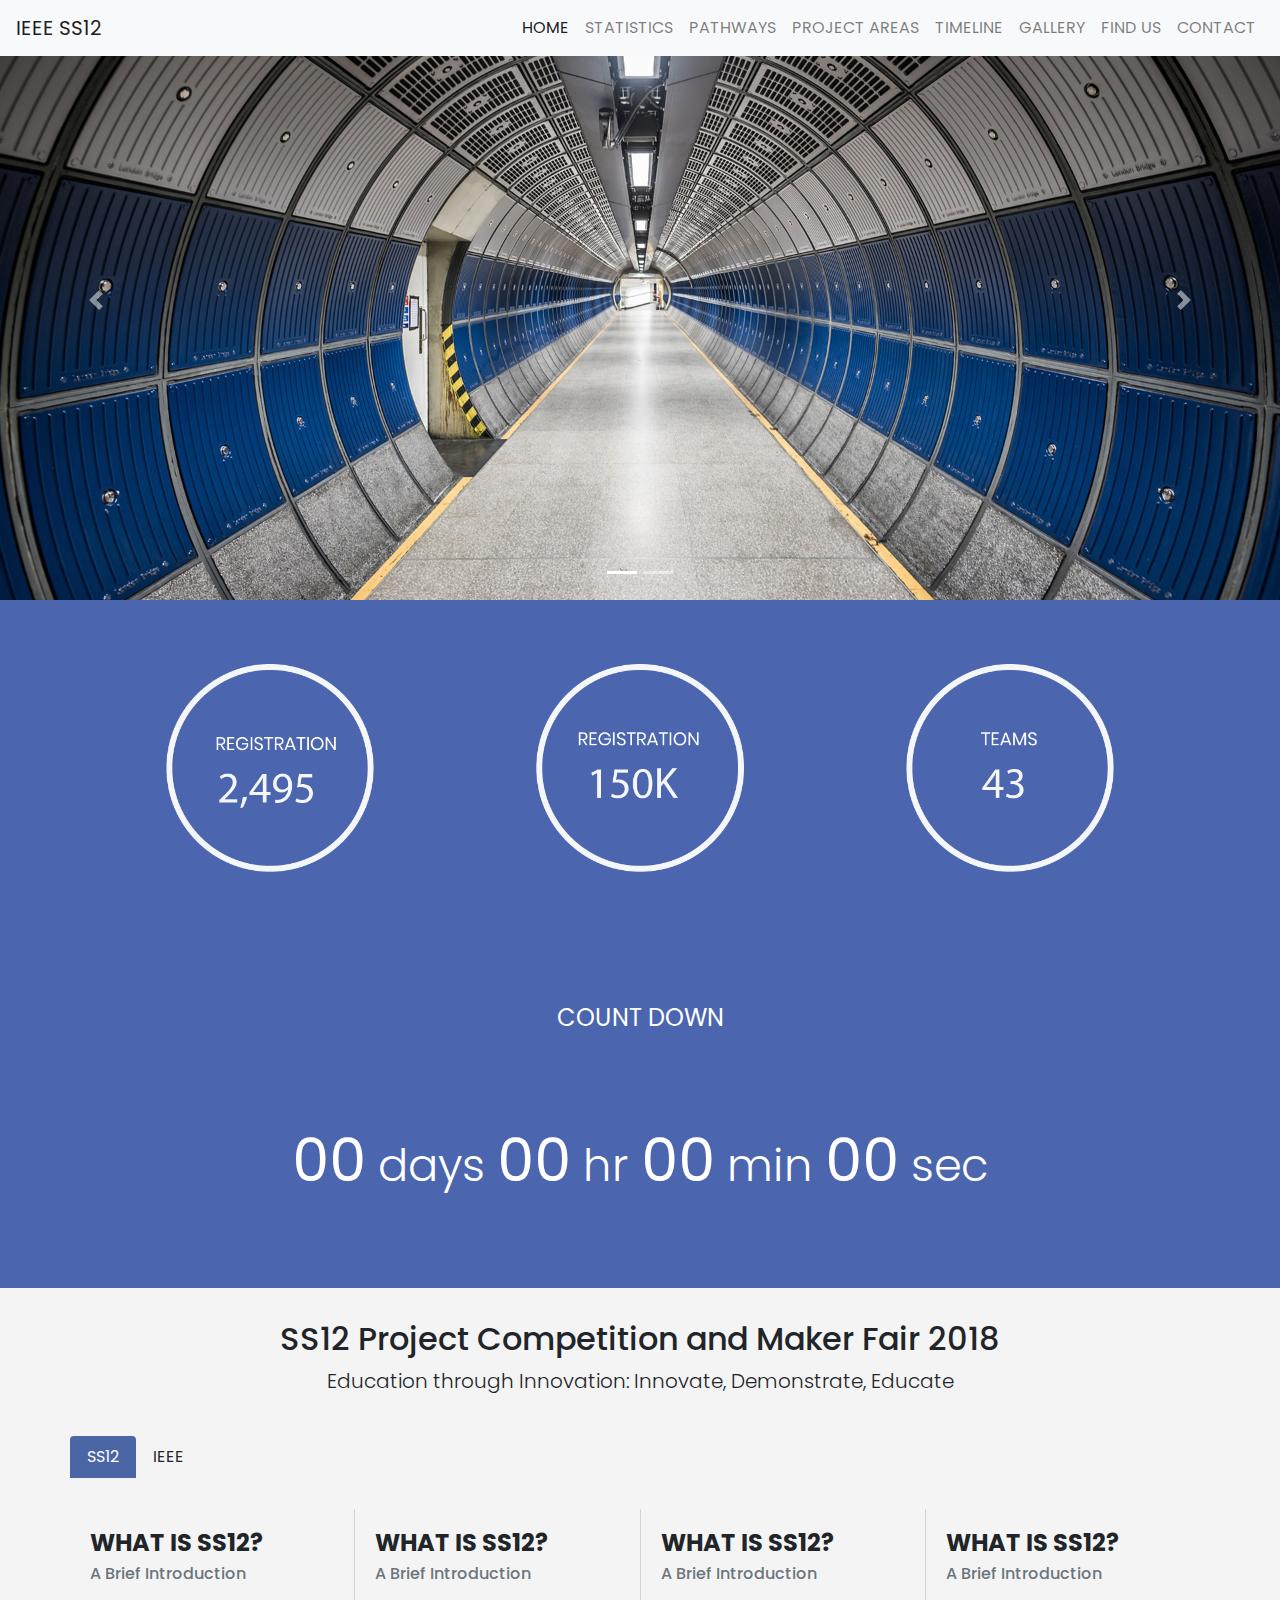
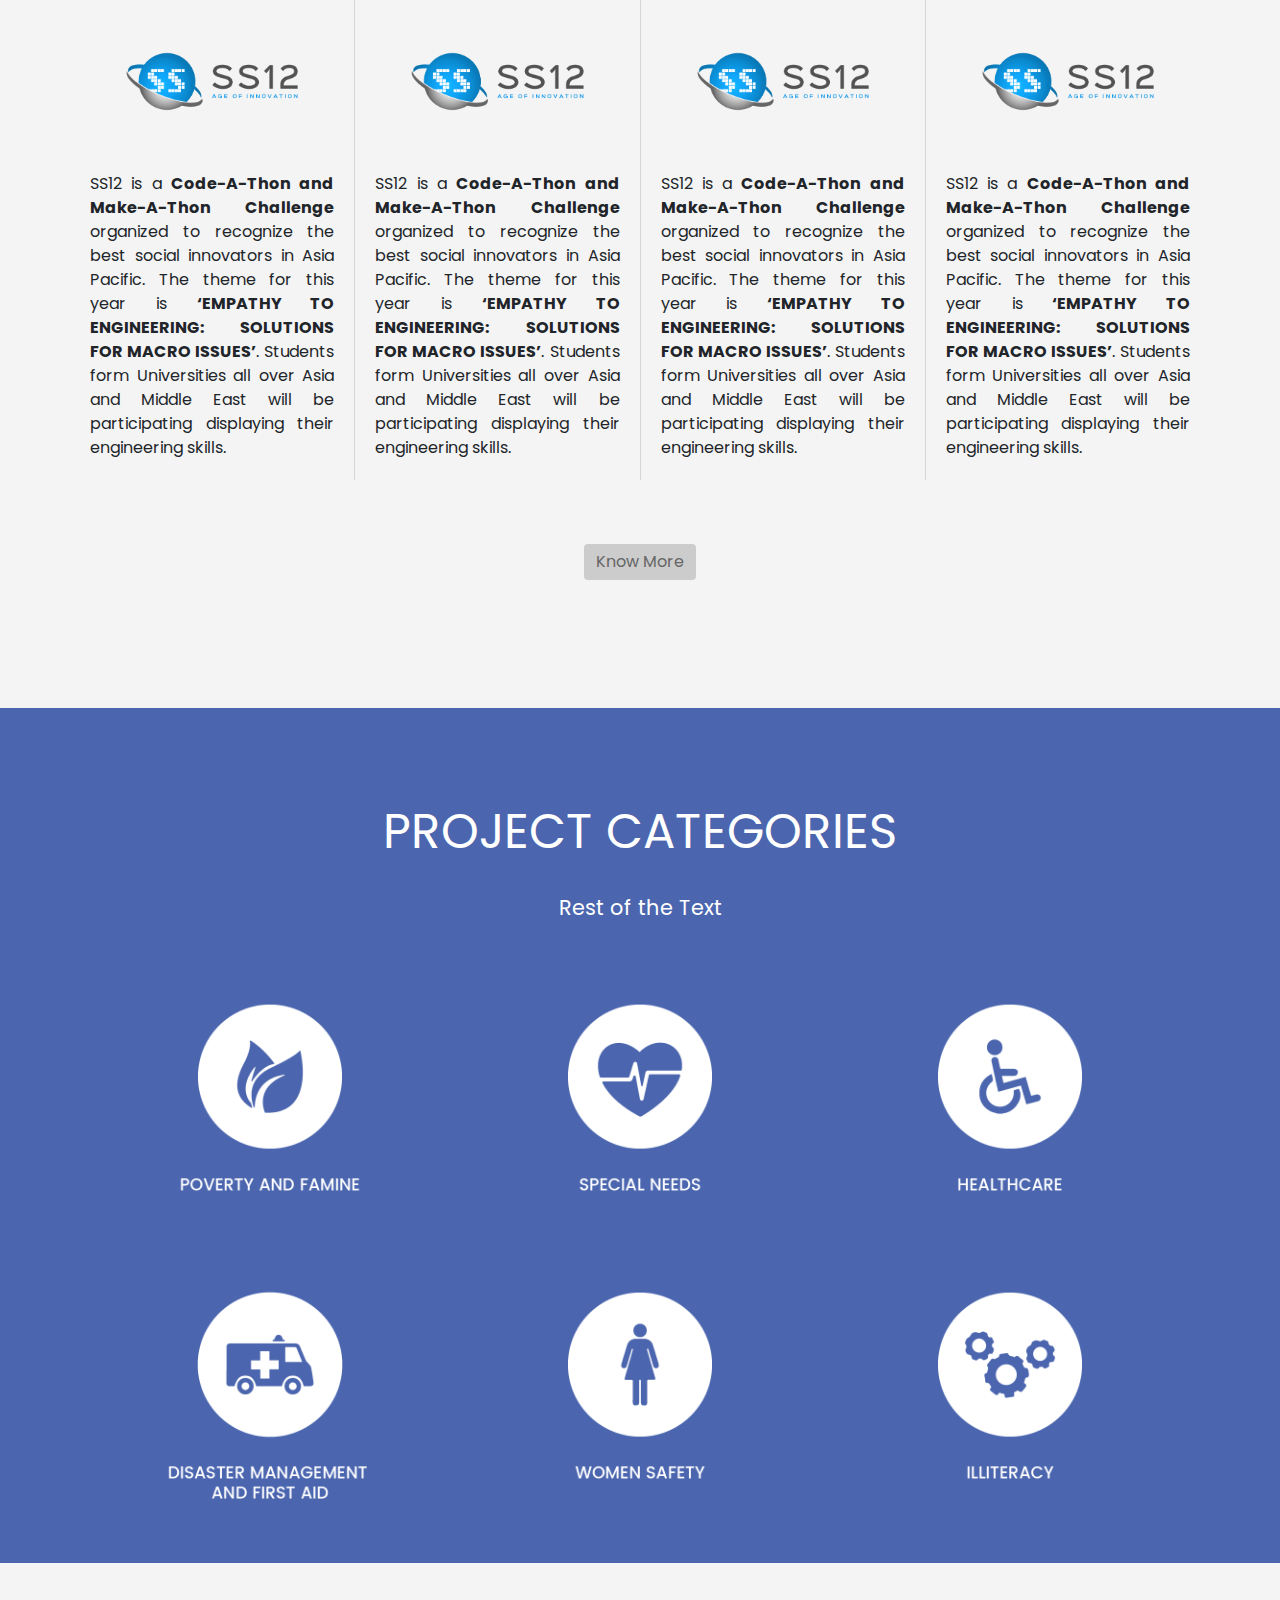
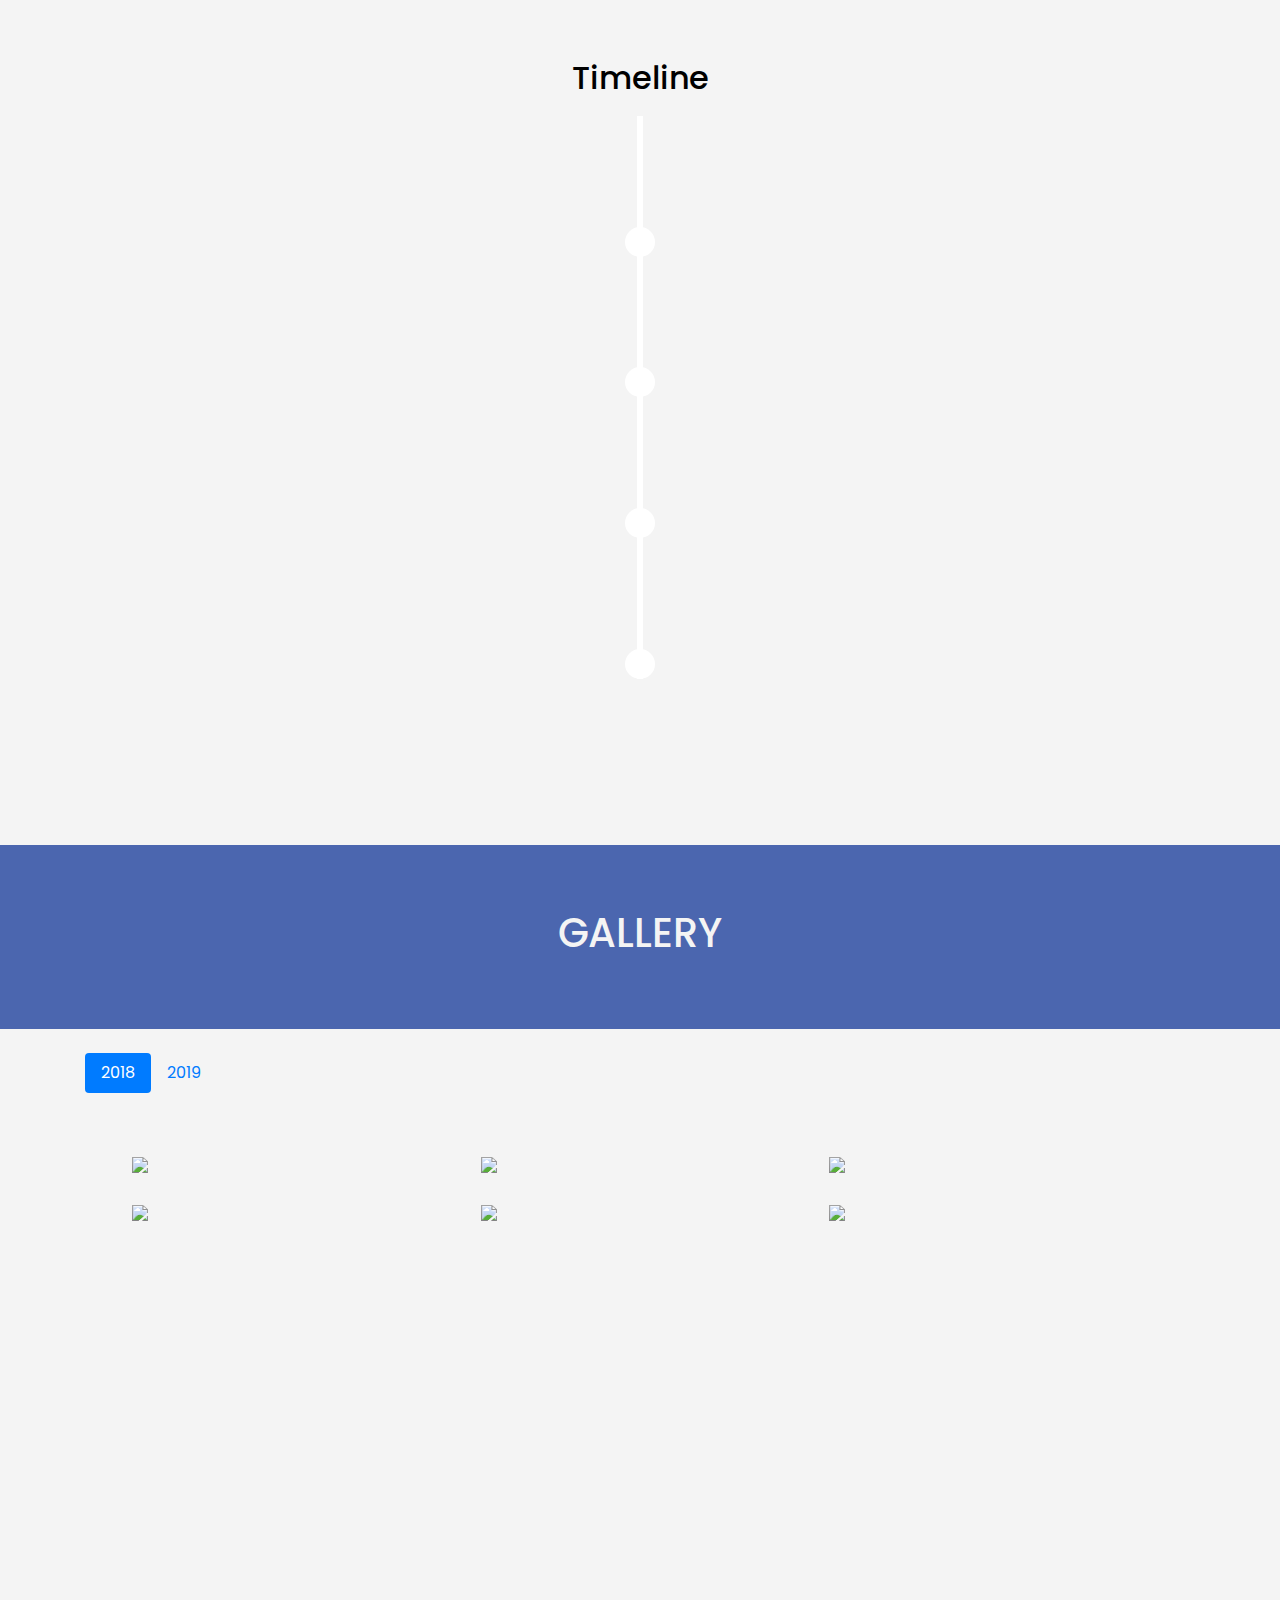
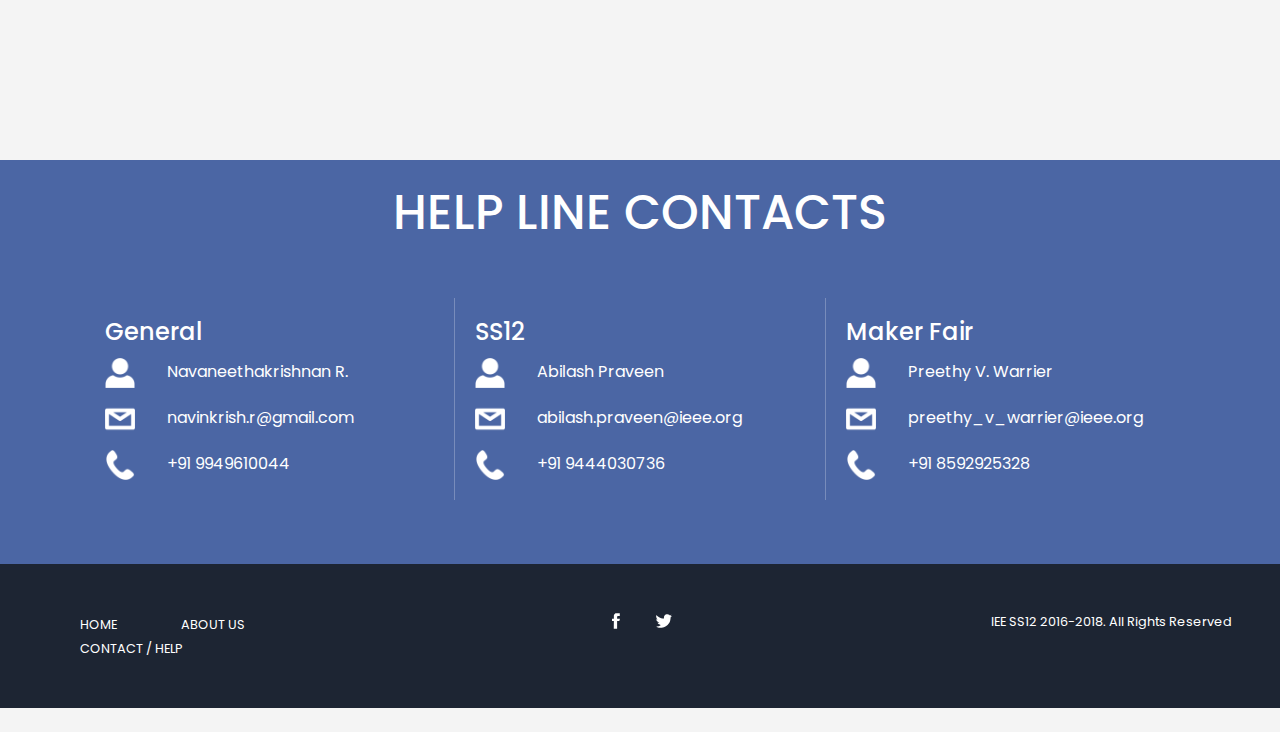
==== index.html @ a0143f00 "site uploaded" ====
<!DOCTYPE html>
<html lang="en">

<head>
    <!-- Required meta tags -->
    <meta charset="utf-8">
    <meta name="viewport" content="width=device-width, initial-scale=1, shrink-to-fit=no">
    <title>IEEE SS12 | Age of Innovation</title>

    <!-- icons-->
    <script defer src="https://use.fontawesome.com/releases/v5.0.8/js/all.js"></script>
    <!-- Icons -->
    <link rel="stylesheet" href="https://maxcdn.bootstrapcdn.com/font-awesome/4.7.0/css/font-awesome.min.css" type="text/css">
    <!--importing Font Awesome-->
    <!-- Bootstrap CSS-->
    <link href="css/bootstrap.min.css" rel="stylesheet">
    <!-- Poppins Font -->
    <link href="https://fonts.googleapis.com/css?family=Poppins" rel="stylesheet">
    <!-- Carousel CSS -->
    <link rel="stylesheet" href="css/custom.css">
    <!-- Statistics CSS -->
    <link rel="stylesheet" href="css/progressBar.css">
    <link rel="stylesheet" href="css/countDown.css">
    <!-- Cards CSS -->
    <link href="css/cards.css" rel="stylesheet">
    <!-- TimeLine CSS -->
    <link rel="stylesheet" href="css/timeline.css">
    <!-- Nav CSS -->
    <link rel="stylesheet" href="css/nav.css">
    <!-- Photo Gallery CSS -->
    <link rel="stylesheet" href="css/gallery.css">
    <link rel="stylesheet" href="css/style.css">
    <!-- Map CSS -->
    <link rel="stylesheet" href="css/map.css">
    <!-- Contact CSS -->
    <link rel="stylesheet" href="css/contact.css">
    <!-- Stats CSS -->
    <link rel="stylesheet" href="css/stats.css">
    <!-- catSection CSS -->
    <link rel="stylesheet" href="css/catSection.css">
    <!-- Footer CSS -->
    <link rel="stylesheet" href="css/footer.css">
</head>

<body>
    <!-- DILLON START -->
    <!-- NAVIGATION -->
    <nav class="navbar navbar-expand-lg navbar-light bg-light fixed-top">
        <button class="navbar-toggler" type="button" data-toggle="collapse" data-target="#navbarTogglerDemo03" aria-controls="navbarTogglerDemo03"
            aria-expanded="false" aria-label="Toggle navigation">
            <span class="navbar-toggler-icon"></span>
        </button>
        <a class="navbar-brand" href="#">IEEE SS12</a>

        <div class="collapse navbar-collapse" id="navbarTogglerDemo03">
            <div class="navbar-nav mr-auto mt-2 mt-lg-0"></div>

            <div class="my-2 my-lg-0">
                <ul class="navbar-nav mr-auto mt-2 mt-lg-0">
                    <li class="nav-item active">
                        <a class="nav-link" href="#carousel">HOME
                            <span class="sr-only">(current)</span>
                        </a>
                    </li>
                    <li class="nav-item">
                        <a class="nav-link" href="#statistics">STATISTICS</a>
                    </li>
                    <li class="nav-item">
                        <a class="nav-link" href="#pathways">PATHWAYS</a>
                    </li>
                    <li class="nav-item">
                        <a class="nav-link" href="#project-areas">PROJECT AREAS</a>
                    </li>
                    <li class="nav-item">
                        <a class="nav-link" href="#timeline">TIMELINE</a>
                    </li>
                    <li class="nav-item">
                        <a class="nav-link" href="#gallery">GALLERY</a>
                    </li>
                    <li class="nav-item">
                        <a class="nav-link" href="#map-venue">FIND US</a>
                    </li>
                    <li class="nav-item">
                        <a class="nav-link" href="#contact">CONTACT</a>
                    </li>
                </ul>
            </div>

        </div>
    </nav>
    <!-- END NAVIGATION -->

    <!-- BANNER -->
    <section class="carousel" id="carousel">
        <div class="container-fluid customCarousel">
            <div id="customCar" class="carousel slide" data-ride="carousel">
                <!-- Indicators -->
                <ol class="carousel-indicators">
                    <li data-target="#customCar" data-slide-to="0" class="active"></li>
                    <li data-target="#customCar" data-slide-to="1"></li>
                </ol>
                <!-- The slideshow -->
                <div class="carousel-inner">
                    <div class="carousel-item active">
                        <img class="d-block w-100" src="images/1.jpg" alt="Los Angeles" width="100%">
                    </div>
                    <div class="carousel-item">
                        <img class="d-block w-100" src="images/2.jpg" alt="Chicago" width="100%">
                    </div>
                </div>
                <!-- Left and right controls -->
                <a class="carousel-control-prev" href="#customCar" data-slide="prev">
                    <span class="carousel-control-prev-icon"></span>
                </a>
                <a class="carousel-control-next" href="#customCar" data-slide="next">
                    <span class="carousel-control-next-icon"></span>
                </a>
            </div>
        </div>
    </section>
    <!-- END BANNER -->
    <!-- DILLON END -->

    <section class="statistics" id="statistics">
        <div class="container">
                <div class="col-lg-4 col-sm-6 cat-img">
                        <div class="text-center">
                            <img src="images/stat1.png" class="innerImg img1">
                        </div>
                    </div>
                    <div class="col-lg-4 col-sm-6 cat-img">
                            <div class="text-center">
                                <img src="images/stat3.png" class="innerImg">
                            </div>
                        </div>
                        <div class="col-lg-4 col-sm-6 cat-img">
                                <div class="text-center">
                                    <img src="images/stat2.png" class="innerImg">
                                </div>
                            </div>
        </div>
    </section>

    <!-- SULEKA START -->
    <!-- COMPETITION COUNTDOWN AND STATISTICS -->
    <section class="counter" id="counter">
        <div class="container-fluid ">
        <div class="container">
            <div>
                <p class="countdown-title">COUNT DOWN</p>
            </div>
            <div class="row display-4">
                <div id="clock"></div>
                <div class="row ">
                    <div class="col-lg-12 col-md-6 col-sm-1">
                    </div>
                </div>
            </div>
    </section>
    <!-- END COMPETITION COUNTDOWN AND STATISTICS -->
    <!-- SULEKA END -->

    <!-- RANEESH START -->
    <!-- PATHWAYS CARDS -->
    <section class="pathways" id="pathways">
        <div class="container">
            <div class="row">
                <h2 class="display-5 card-head">SS12 Project Competition and Maker Fair 2018</h2>
                <p class="lead" style="width: 100%; text-align:center;">Education through Innovation: Innovate, Demonstrate, Educate</p>
                <ul class="nav nav-tabs tabs-responsive">
                    <li class="nav-item">
                        <a class="nav-link placeholder" id="ss12-btn" style="cursor: pointer;">SS12</a>
                    </li>
                    <li class="nav-item">
                        <a class="nav-link" id="ieee-btn" style="cursor: pointer;">IEEE</a>
                    </li>
                </ul>
                <div class="card-group" id="ss12-card-group">
                    <div class="card pathways-card" id="card-1" style="width: 18rem;">
                        <div class="card-body">
                            <h4 class="card-title">
                                <strong>WHAT IS SS12?</strong>
                            </h4>
                            <h6 class="card-subtitle mb-2 text-muted">A Brief Introduction</h6>
                            <img class="card-img-top" src="images/ss12logo.png" alt="SS12 Logo">
                            <p class="card-text pathways-card-text">SS12 is a
                                <strong>Code-A-Thon and Make-A-Thon Challenge</strong> organized to recognize the best social innovators
                                in Asia Pacific. The theme for this year is
                                <strong>‘EMPATHY TO ENGINEERING: SOLUTIONS FOR MACRO ISSUES’</strong>. Students form Universities
                                all over Asia and Middle East will be participating displaying their engineering skills.</p>
                        </div>
                    </div>
                    <div class="card pathways-card" id="card-2" style="width: 18rem;">
                        <div class="card-body">
                            <h4 class="card-title">
                                <strong>WHAT IS SS12?</strong>
                            </h4>
                            <h6 class="card-subtitle mb-2 text-muted">A Brief Introduction</h6>
                            <img class="card-img-top" src="images/ss12logo.png" alt="SS12 Logo">
                            <p class="card-text pathways-card-text">SS12 is a
                                <strong>Code-A-Thon and Make-A-Thon Challenge</strong> organized to recognize the best social innovators
                                in Asia Pacific. The theme for this year is
                                <strong>‘EMPATHY TO ENGINEERING: SOLUTIONS FOR MACRO ISSUES’</strong>. Students form Universities
                                all over Asia and Middle East will be participating displaying their engineering skills.</p>
                        </div>
                    </div>
                    <div class="card pathways-card" id="card-3" style="width: 18rem;">
                        <div class="card-body">
                            <h4 class="card-title">
                                <strong>WHAT IS SS12?</strong>
                            </h4>
                            <h6 class="card-subtitle mb-2 text-muted">A Brief Introduction</h6>
                            <img class="card-img-top" src="images/ss12logo.png" alt="SS12 Logo">
                            <p class="card-text pathways-card-text">SS12 is a
                                <strong>Code-A-Thon and Make-A-Thon Challenge</strong> organized to recognize the best social innovators
                                in Asia Pacific. The theme for this year is
                                <strong>‘EMPATHY TO ENGINEERING: SOLUTIONS FOR MACRO ISSUES’</strong>. Students form Universities
                                all over Asia and Middle East will be participating displaying their engineering skills.</p>
                        </div>
                    </div>
                    <div class="card pathways-card" id="card-4" style="width: 18rem;">
                        <div class="card-body">
                            <h4 class="card-title">
                                <strong>WHAT IS SS12?</strong>
                            </h4>
                            <h6 class="card-subtitle mb-2 text-muted">A Brief Introduction</h6>
                            <img class="card-img-top" src="images/ss12logo.png" alt="SS12 Logo">
                            <p class="card-text pathways-card-text">SS12 is a
                                <strong>Code-A-Thon and Make-A-Thon Challenge</strong> organized to recognize the best social innovators
                                in Asia Pacific. The theme for this year is
                                <strong>‘EMPATHY TO ENGINEERING: SOLUTIONS FOR MACRO ISSUES’</strong>. Students form Universities
                                all over Asia and Middle East will be participating displaying their engineering skills.</p>
                        </div>
                    </div>
                </div>
                <a href="about.html" id="know-more-link" style="text-decoration: none; margin: 4em auto;">
                    <div class="btn btn-secondary know-more-btn" id="know-more-btn">Know More</div>
                </a>
                <div class="card" id="ieee-card" style="width: 70rem;">
                    <div class="container" style="padding: 3em;">
                        <div class="row">
                            <div class="col-lg-4">
                                <p></p>
                            </div>
                            <div class="col-lg-4">
                                <img class="card-img-top" src="images/ieeelogo.png" alt="IEEE Logo">
                            </div>
                            <div class="col-lg-4">
                                <p></p>
                            </div>
                        </div>
                    </div>
                    <div class="card-body" style="text-align: justify;">
                        <p>IEEE is the world’s largest technical professional organization dedicated to advancing technology
                            for the benefit of humanity. IEEE and its members inspire a global community to innovate for
                            a better tomorrow through its highly-cited publications, conferences, technology standards, and
                            professional and educational activities. IEEE is the trusted “voice” for engineering, computing
                            and technology information around the globe. There are more than 420,000 IEEE members in more
                            than 160 countries.</p>
                        <p>IEEE publishes a third of the world’s technical literature in electrical engineering, computer science
                            and electronics and is a leading developer of international standards that underpin many of today’s
                            telecommunications, information technology and power generation products and services. </p>
                    </div>
                </div>
            </div>
        </div>
    </section>
    <!-- END PATHWAYS CARDS -->
    <!-- RANEESH END -->

    <!-- SULEKA START -->
    <!-- PROJECT AREAS -->
    <div class="row cat-back">

        <div class="col-lg-12 col-xs-12">
            <div class="row">
                <p class="title-main">PROJECT CATEGORIES</p>
            </div>
            <div class="row">
                <p class="title-sub">Rest of the Text</p>
            </div>
        </div>

        <div class="container">
            <div class="col-lg-4 col-sm-6 cat-img">
                <div class="text-center">
                    <img src="images/cat/cat-01.png" class="cat-size-img" alt="...">
                </div>
            </div>
            <div class="col-lg-4 col-sm-6 cat-img">
                <div class="text-center">
                    <img src="images/cat/cat-02.png" class="cat-size-img" alt="...">
                </div>
            </div>
            <div class="col-lg-4 col-sm-6 cat-img">
                <div class="text-center">
                    <img src="images/cat/cat-03.png" class="cat-size-img" alt="...">
                </div>
            </div>
            <div class="col-lg-4 col-sm-6 cat-img">
                <div class="text-center">
                    <img src="images/cat/cat-04.png" class="cat-size-img" alt="...">
                </div>
            </div>
            <div class="col-lg-4 col-sm-6 cat-img">
                <div class="text-center">
                    <img src="images/cat/cat-05.png" class="cat-size-img" alt="...">
                </div>
            </div>
            <div class="col-lg-4 col-sm-6 cat-img">
                <div class="text-center">
                    <img src="images/cat/cat-06.png" class="cat-size-img" alt="...">
                </div>
            </div>
        </div>
    </div>
    <!-- END PROJECT AREAS -->
    <!-- SULEKA END -->

    <!-- DILLON START -->
    <!-- TIMELINE -->
    <div class="container-fluid timelineBack">
        <section class="timeline" id="timeline">
            <h2 class="display-5" style="color: black; text-align: center; padding-top: 3em; ">Timeline</h2>
            <ul>
                <li>    
                    <div>
                        <time>25 February 2018</time>
                        Call for pilot
                    </div>
                </li>
                <li>
                    <div> 
                        <time>18 March 2018</time>
                        Call for abstracts begin
                    </div>
                </li>
                <li>
                    <div>
                        <time>18 June 2018</time>
                        Last date to send abstract
                    </div>
                </li>
                <li>
                    <div>
                        <time> September 2018</time>
                        Event final date
                    </div>
                </li>
            </ul>
        </section>
    </div>
    <!-- END TIMELINE -->
    <!-- DILLON END -->

    <!-- DILUM START -->
    <!-- GALLERY -->

    <div class="container-fluid gallery-title">
            <h1 class="text-center">GALLERY</h1>
        </div>

    <div class="container gallery-back">
        
        <br>
        <!-- Nav pills -->
        <div class="tabs-section-gallery tabs-content-gallery">
            <ul class="nav nav-pills nav-pill-list">
                <li class="nav-item">
                    <a class="nav-link active gallery-links" data-toggle="pill" href="#home">2018</a>
                </li>
                <li class="nav-item">
                    <a class="nav-link gallery-links" data-toggle="pill" href="#menu1">2019</a>
                </li>
            </ul>
        </div>

        <!-- Tab panes -->
        <div class="tab-content">
            <div id="home" class="container tab-pane active">
                <div class="container gallery-section">
                    <div class="row gallery-row">
                        <div class="col-lg-4 col-md-4">
                            <img class="gallery-item" src="https://40.media.tumblr.com/7302cf024c924726c6ad99bb80b0be41/tumblr_nauccbKUCw1tubinno1_1280.jpg"
                            />
                        </div>
                        <div class="col-lg-4 col-md-4">
                            <img class="gallery-item" src="https://40.media.tumblr.com/7302cf024c924726c6ad99bb80b0be41/tumblr_nauccbKUCw1tubinno1_1280.jpg"
                            />
                        </div>
                        <div class="col-lg-4 col-md-4">
                            <img class="gallery-item" src="https://40.media.tumblr.com/7302cf024c924726c6ad99bb80b0be41/tumblr_nauccbKUCw1tubinno1_1280.jpg"
                            />
                        </div>
                    </div>

                    <div class="row gallery-row">
                        <div class="col-lg-4 col-md-4">
                            <img class="gallery-item" src="https://40.media.tumblr.com/7302cf024c924726c6ad99bb80b0be41/tumblr_nauccbKUCw1tubinno1_1280.jpg"
                            />
                        </div>
                        <div class="col-lg-4 col-md-4">
                            <img class="gallery-item" src="https://40.media.tumblr.com/7302cf024c924726c6ad99bb80b0be41/tumblr_nauccbKUCw1tubinno1_1280.jpg"
                            />
                        </div>
                        <div class="col-lg-4 col-md-4">
                            <img class="gallery-item" src="https://40.media.tumblr.com/7302cf024c924726c6ad99bb80b0be41/tumblr_nauccbKUCw1tubinno1_1280.jpg"
                            />
                        </div>
                    </div>

                </div>
            </div>
            <div id="menu1" class="container tab-pane">
                <div class="container gallery-section">
                    <div class="row gallery-row">
                        <div class="col-lg-4 col-md-4">
                            <img class="gallery-item" src="https://40.media.tumblr.com/7302cf024c924726c6ad99bb80b0be41/tumblr_nauccbKUCw1tubinno1_1280.jpg"
                            />
                        </div>
                        <div class="col-lg-4 col-md-4">
                            <img class="gallery-item" src="https://40.media.tumblr.com/7302cf024c924726c6ad99bb80b0be41/tumblr_nauccbKUCw1tubinno1_1280.jpg"
                            />
                        </div>
                        <div class="col-lg-4 col-md-4">
                            <img class="gallery-item" src="https://40.media.tumblr.com/7302cf024c924726c6ad99bb80b0be41/tumblr_nauccbKUCw1tubinno1_1280.jpg"
                            />
                        </div>
                    </div>

                    <div class="row gallery-row">
                        <div class="col-lg-4 col-md-4">
                            <img class="gallery-item" src="https://40.media.tumblr.com/7302cf024c924726c6ad99bb80b0be41/tumblr_nauccbKUCw1tubinno1_1280.jpg"
                            />
                        </div>
                        <div class="col-lg-4 col-md-4">
                            <img class="gallery-item" src="https://40.media.tumblr.com/7302cf024c924726c6ad99bb80b0be41/tumblr_nauccbKUCw1tubinno1_1280.jpg"
                            />
                        </div>
                        <div class="col-lg-4 col-md-4">
                            <img class="gallery-item" src="https://40.media.tumblr.com/7302cf024c924726c6ad99bb80b0be41/tumblr_nauccbKUCw1tubinno1_1280.jpg"
                            />
                        </div>
                    </div>

                    <div class="row gallery-row">
                        <div class="col-lg-4 col-md-4">
                            <img class="gallery-item" src="https://40.media.tumblr.com/7302cf024c924726c6ad99bb80b0be41/tumblr_nauccbKUCw1tubinno1_1280.jpg"
                            />
                        </div>
                        <div class="col-lg-4 col-md-4">
                            <img class="gallery-item" src="https://40.media.tumblr.com/7302cf024c924726c6ad99bb80b0be41/tumblr_nauccbKUCw1tubinno1_1280.jpg"
                            />
                        </div>
                        <div class="col-lg-4 col-md-4">
                            <img class="gallery-item" src="https://40.media.tumblr.com/7302cf024c924726c6ad99bb80b0be41/tumblr_nauccbKUCw1tubinno1_1280.jpg"
                            />
                        </div>
                    </div>
                </div>
            </div>
        </div>
    </div>
    <!-- END GALLERY -->
    <!-- DILUM END -->

    <!-- RANEESH START -->
    <!-- MAP -->
    <section class="map-venue" id="map-venue">
        <div class="container-fluid">
            <div class="row">
                <div class="col-lg-9 map-responsive">
                    <iframe class="map-iframe" width="600" height="500" frameborder="0" style="border:1px" src="https://www.google.com/maps/embed/v1/place?key=AIzaSyDdytdiU_cebJf2rIXv0lXv6Oh6k7DT1AQ
                    &q=Colombo,Sri+Lanka" allowfullscreen>
                    </iframe>
                </div>
            </div>
        </div>
    </section>
    <!-- END MAP -->
    <!-- RANEESH END -->

    <!-- RANEESH START -->
    <!-- CONTACT -->
    <section class="contact" id="contact">
        <div class="container">
            <div class="row">
                <div class="col-lg-9 contact-responsive">
                    <h2 class="display-5 title-main">HELP LINE CONTACTS</h2>
                    <div class="card-group contact-deck">
                        <div class="card contact-card" id="contact-card-1">
                            <div class="card-body contact-card-body">
                                <h4 class="card-title">General</h4>
                                <p class="card-text text-inline">
                                    <img src="images/avatar-white.png" class="contact-icons" height="30" width="30">Navaneethakrishnan R.</p>
                                <p class="card-text text-inline">
                                    <img src="images/email-white.png" class="contact-icons" height="30" width="30">navinkrish.r@gmail.com</p>
                                <p class="card-text text-inline">
                                    <img src="images/phone-white.png" class="contact-icons" height="30" width="30">+91 9949610044</p>
                            </div>
                        </div>
                        <div class="card contact-card" id="contact-card-2">
                            <div class="card-body contact-card-body">
                                <h4 class="card-title">SS12</h4>
                                <p class="card-text text-inline">
                                    <img src="images/avatar-white.png" class="contact-icons" height="30" width="30">Abilash Praveen</p>
                                <p class="card-text text-inline">
                                    <img src="images/email-white.png" class="contact-icons" height="30" width="30">abilash.praveen@ieee.org</p>
                                <p class="card-text text-inline">
                                    <img src="images/phone-white.png" class="contact-icons" height="30" width="30">+91 9444030736</p>
                            </div>
                        </div>
                        <div class="card contact-card" id="contact-card-3">
                            <div class="card-body contact-card-body">
                                <h4 class="card-title">Maker Fair</h4>
                                <p class="card-text text-inline">
                                    <img src="images/avatar-white.png" class="contact-icons" height="30" width="30">Preethy V. Warrier</p>
                                <p class="card-text text-inline">
                                    <img src="images/email-white.png" class="contact-icons" height="30" width="30">preethy_v_warrier@ieee.org</p>
                                <p class="card-text text-inline">
                                    <img src="images/phone-white.png" class="contact-icons" height="30" width="30">+91 8592925328</p>
                            </div>
                        </div>
                    </div>
                </div>
            </div>
        </div>
    </section>
    <!-- END CONTACT -->
    <!-- RANEESH END -->

    <!-- DILLON START -->
    <!-- FOOTER START -->
    <div class="container-fluid footerWrapper">
        <div class="row">
            <div class="col-lg-4 footer-menu footer-content">
                <div class="col-xs-4 footer-menu-item">
                    <a class="clear" href="#">HOME</a>
                </div>
                <div class="col-xs-4 footer-menu-item">
                    <a class="clear" href="#">ABOUT US</a>
                </div>
                <div class="col-xs-4 footer-menu-item">
                    <a class="clear" href="#">CONTACT / HELP</a>
                </div>
            </div>
            <div class="col-lg-4 footer-icons footer-content">
                <div class="row footer-logos">
                    <div class="logo-content">
                        <div id="facebook">
                            <svg version="1.1" class="footer-logo-item" xmlns="http://www.w3.org/2000/svg" xmlns:xlink="http://www.w3.org/1999/xlink"
                                x="0px" y="0px" viewBox="0 0 1000 1000" enable-background="new 0 0 1000 1000" xml:space="preserve">
                                <metadata> Svg Vector Icons : http://www.onlinewebfonts.com/icon </metadata>
                                <g>
                                    <g>
                                        <g>
                                            <path d="M749.4,360H570v-87.5c0,0-10-83.2,48.1-83.2c65.7,0,118.2,0,118.2,0V10H535c0,0-168.4-0.7-168.4,168.4c0,36.3-0.2,102.5-0.4,181.6H250.6v144.4h115.3c-0.7,229.6-1.5,485.5-1.5,485.5H570V504.5h135.7L749.4,360z"
                                            />
                                        </g>
                                        <g></g>
                                        <g></g>
                                        <g></g>
                                        <g></g>
                                        <g></g>
                                        <g></g>
                                        <g></g>
                                        <g></g>
                                        <g></g>
                                        <g></g>
                                        <g></g>
                                        <g></g>
                                        <g></g>
                                        <g></g>
                                        <g></g>
                                    </g>
                                    <g></g>
                                    <g></g>
                                    <g></g>
                                    <g></g>
                                    <g></g>
                                    <g></g>
                                    <g></g>
                                    <g></g>
                                    <g></g>
                                    <g></g>
                                    <g></g>
                                    <g></g>
                                    <g></g>
                                    <g></g>
                                    <g></g>
                                </g>
                            </svg>
                        </div>
                        <div id="twitter">
                            <svg version="1.1" class="footer-logo-item" xmlns="http://www.w3.org/2000/svg" xmlns:xlink="http://www.w3.org/1999/xlink"
                                x="0px" y="0px" viewBox="0 0 1000 1000" enable-background="new 0 0 1000 1000" xml:space="preserve">
                                <metadata> Svg Vector Icons : http://www.onlinewebfonts.com/icon </metadata>
                                <g>
                                    <path d="M220.5,275.8c154.9,78.5,285.8,74,285.8,74S456.7,176.2,610.1,99.2C763.5,22.2,869,152,869,152s26.8-7.4,46.7-14.8c19.9-7.4,48.8-20.5,48.8-20.5l-47.3,84.7l72.8-7.8c0,0-9,13.2-38.1,40c-29.1,26.8-41.1,40.7-41.1,40.7s10.4,209-99.2,369.9C701.9,805.1,560.2,901.7,354.4,922c-205.8,20.3-339.9-63.4-339.9-63.4s90-5.2,147.4-27.2c57.4-22,139.9-80,139.9-80s-117.3-36.2-159.4-77c-42.1-40.8-52.6-64.9-52.6-64.9l115.8-1.5c0,0-121.8-64.9-156.4-116.2C14.5,440.4,10,390.6,10,390.6l89,36.1c0,0-74-101-84.5-179.5C4,168.7,28,126.4,28,126.4S65.6,197.3,220.5,275.8z"
                                    />
                                </g>
                            </svg>
                        </div>
                    </div>
                </div>
            </div>
            <div class="col-lg-4 footer-rights footer-content">
                IEE SS12 2016-2018. All Rights Reserved
            </div>
        </div>
    </div>
    <!-- FOOTER END -->
    <!-- DILLON END -->

    <!-- jQuery (necessary for Bootstrap's JavaScript plugins) -->
    <script src="https://ajax.googleapis.com/ajax/libs/jquery/3.3.1/jquery.min.js"></script>
    <!-- Include all compiled plugins (below), or include individual files as needed -->
    <script src="js/bootstrap.min.js"></script>

    <!-- Cards JS -->
    <script src="js/cards.js"></script>

    <!-- Photo Gallery JS -->
    <script src='http://cdnjs.cloudflare.com/ajax/libs/jquery/2.1.3/jquery.min.js'></script>
    <script src="js/gallery.js"></script>

    <!-- Timeline JS -->
    <script src="js/timeline.js"></script>
    <script src="js/jquery.countdown.js"></script>
    <script src="js/jquery.countdown.min.js"></script>

    <script type="text/javascript">
        $('#clock').countdown('2020/10/10', function (event) {
            var $this = $(this).html(event.strftime('' +
                '<span class="numText">%d</span> days ' +
                '<span class="numText">%H</span> hr ' +
                '<span class="numText">%M</span> min ' +
                '<span class="numText">%S</span> sec'));
        });
    </script>

    <!-- Contact JS -->
    <script src="js/contact.js"></script>
</body>

</html>
---- css/custom.css ----
body{
    margin:0;
}

.customCarousel{
    margin: 0;
    padding: 0;    
}

.carousel-indicators {
    margin-left: auto !important;
    margin-right: auto !important;
}

.sub-heading{
    font-family: poppins;
    font-size: 1rem;
    text-align: center;
    margin: 0 auto;
}

.countdown-title{
    display: block;
    margin: 0 auto;
    text-align: center;
    font-size: 1.5rem;
}

@media only screen and (max-width: 500px) {
    .d-block {
        height: 250px !important;
    }

    .countdown-title{
       padding-top: 1.5em;
    }
}
---- css/progressBar.css ----
/* Load animation */

@-webkit-keyframes 
load { 0% {
stroke-dashoffset:0
}
}
@-moz-keyframes 
load { 0% {
stroke-dashoffset:0
}
}
@keyframes 
load { 0% {
stroke-dashoffset:0
}
}

/* Container */

.progress {
  position: relative;
  display: inline-block;
  padding: 0;
  text-align: center;
  height: 500% !important;
  width: 500% !important;
  background-color:white !important; 
}

/* Item */

.progress>li {
  display: inline-block;
  position: relative;
  text-align: center;
  color: #93A2AC;
  font-family: Lato;
  font-weight: 100;
  margin: 1em auto 4em !important;
}

.progress>li:before {
  content: attr(data-name);
  position: absolute;
  width: 100%;
  bottom: -2rem;
  font-weight: 400;
}

.progress>li:after {
  content: attr(data-percent);
  position: absolute;
  width: 100%;
  top: 3.7rem;
  left: 0;
  font-size: 2rem;
  text-align: center;
}

.progress svg {
  width: 10rem;
  height: 10rem;
}

.progress svg:nth-child(2) {
  position: absolute;
  left: 0;
  top: 0;
  transform: rotate(-90deg);
  -webkit-transform: rotate(-90deg);
  -moz-transform: rotate(-90deg);
  -ms-transform: rotate(-90deg);
}

.progress svg:nth-child(2) path {
  fill: none;
  stroke-width: 25;
  stroke-dasharray: 629;
  stroke: rgba(255, 255, 255, 0.9);
  -webkit-animation: load 10s;
  -moz-animation: load 10s;
  -o-animation: load 10s;
  animation: load 10s;
}
---- css/countDown.css ----
/* codepen template */

.containerCount {
  text-align: center;
  position: relative;
  left: 50%;
  top: 50%;
  width: 650px;
  height: 90px;
  margin: 50px 0 0 -275px;
}

/*##################################*/
.countdown {
  height: 100%;
  /* Reset */
  /* Skeleton */
  /* Colon Seperator - IE */
  /* Colon Seperator */
}
.countdown * {
  margin: 0;
  padding: 0;
  box-sizing: border-box;
}
.countdown .countdownFix {
  z-index: 3 !important;
}
.countdown .clockFix {
  z-index: 1 !important;
}
.countdown li span .inn {
  /*backface-visibility*/
  -webkit-backface-visibility: hidden;
  -moz-backface-visibility: hidden;
  -ms-backface-visibility: hidden;
  -o-backface-visibility: hidden;
  backface-visibility: hidden;
}
.countdown ul {
  list-style: none;
}
.countdown li {
  line-height: 87px;
}
.countdown ul.flip {
  position: relative;
  float: left;
  margin-right: 2px;
  height: 100%;
  width: 40px;
  font-size: 50px;
  font-weight: bold;
  /*border-radius*/
  -webkit-border-radius: 6px;
  -moz-border-radius: 6px;
  -ms-border-radius: 6px;
  border-radius: 6px;
  /*box-shadow*/
  -webkit-box-shadow: 0 2px 5px rgba(0, 0, 0, 0.7);
  -moz-box-shadow: 0 2px 5px rgba(0, 0, 0, 0.7);
  -ms-box-shadow: 0 2px 5px rgba(0, 0, 0, 0.7);
  box-shadow: 0 2px 5px rgba(0, 0, 0, 0.7);
}
@media only screen and (max-width: 540px) {
  .countdown ul.flip {
    width: 25px !important;
    font-size: 29px !important;
    height: 83% !important;
  }
  .countdown ul.flip li {
    line-height: 37px !important;
  }
  .countdown ul.flip:nth-child(2n+2):not(:last-child):after {
    top: -24% !important;
  }
}
@media only screen and (max-width: 440px) {
  .countdown ul.flip {
    width: 22px !important;
    font-size: 23px !important;
    height: 66% !important;
  }
  .countdown ul.flip li {
    line-height: 30px !important;
  }
  .countdown ul.flip:nth-child(2n+2):not(:last-child):after {
    font-size: 28px !important;
  }
}
.countdown ul.nth-child-2np2-notlast:after, .countdown ul.flip:nth-child(2n+2):not(:last-child):after {
  position: absolute;
  top: 20%;
  right: -13px;
  content: ":";
  display: block;
  color: #fff;
  font-size: 46px;
  text-shadow: 1px 1px 3px rgba(0, 0, 0, 0.6);
}
.countdown ul.nth-child-2np2-notlast {
  margin-right: 14px;
}
.countdown ul.flip:nth-child(2n+2) {
  margin-right: 12px;
}
.countdown ul.flip li {
  z-index: 1;
  position: absolute;
  left: 0;
  top: 0;
  width: 100%;
  height: 100%;
  line-height: 60px;
}
.countdown ul.flip li span {
  display: block;
  height: 100%;
  /*perspective*/
  -webkit-perspective: 200px;
  -moz-perspective: 200px;
  -ms-perspective: 200px;
  -o-perspective: 200px;
  perspective: 200px;
}
.countdown ul.flip li span div {
  z-index: 1;
  position: absolute;
  left: 0;
  width: 100%;
  height: 50%;
  overflow: hidden;
}
.countdown ul.flip li span div .shadow {
  position: absolute;
  width: 100%;
  height: 100%;
  z-index: 2;
}
.countdown ul.flip li span div.up {
  /*transform-origin*/
  -webkit-transform-origin: 50% 100%;
  -moz-transform-origin: 50% 100%;
  -ms-transform-origin: 50% 100%;
  -o-transform-origin: 50% 100%;
  transform-origin: 50% 100%;
  top: 0;
}
.countdown ul.flip li span div.up:after {
  content: "";
  position: absolute;
  bottom: 0px;
  left: 0;
  z-index: 5;
  width: 100%;
  height: 1px;
  background-color: rgba(0, 0, 0, 0.4);
}
.countdown ul.flip li span div.down {
  /*transform-origin*/
  -webkit-transform-origin: 50% 0%;
  -moz-transform-origin: 50% 0%;
  -ms-transform-origin: 50% 0%;
  -o-transform-origin: 50% 0%;
  transform-origin: 50% 0%;
  bottom: 0;
}
.countdown ul.flip li span div div.inn {
  position: absolute;
  left: 0;
  z-index: 1;
  width: 100%;
  height: 200%;
  color: #ccc;
  text-shadow: 0 1px 2px #000;
  text-align: center;
  background-color: #2f74e2;
  /*border-radius*/
  -webkit-border-radius: 6px;
  -moz-border-radius: 6px;
  -ms-border-radius: 6px;
  border-radius: 6px;
}
.countdown ul.flip li span div.up div.inn {
  top: 0;
}
.countdown ul.flip li span div.down div.inn {
  bottom: 0;
}

/* PLAY */
.play ul li.previous {
  z-index: 2;
}

.play ul li.current {
  /*animation*/
  -webkit-animation: asd .5s .5s linear both;
  -moz-animation: asd .5s .5s linear both;
  -ms-animation: asd .5s .5s linear both;
  -o-animation: asd .5s .5s linear both;
  animation: asd .5s .5s linear both;
  z-index: 3;
}

@-webkit-keyframes asd {
  0% {
    z-index: 2;
  }
  5% {
    z-index: 4;
  }
  100% {
    z-index: 4;
  }
}
@-moz-keyframes asd {
  0% {
    z-index: 2;
  }
  5% {
    z-index: 4;
  }
  100% {
    z-index: 4;
  }
}
@-ms-keyframes asd {
  0% {
    z-index: 2;
  }
  5% {
    z-index: 4;
  }
  100% {
    z-index: 4;
  }
}
@-o-keyframes asd {
  0% {
    z-index: 2;
  }
  5% {
    z-index: 4;
  }
  100% {
    z-index: 4;
  }
}
@keyframes asd {
  0% {
    z-index: 2;
  }
  5% {
    z-index: 4;
  }
  100% {
    z-index: 4;
  }
}
.play ul li.current .down {
  z-index: 2;
  /*animation*/
  -webkit-animation: turn .5s .5s linear both;
  -moz-animation: turn .5s .5s linear both;
  -ms-animation: turn .5s .5s linear both;
  -o-animation: turn .5s .5s linear both;
  animation: turn .5s .5s linear both;
}

@-webkit-keyframes turn {
  0% {
    -webkit-transform: rotateX(90deg);
  }
  100% {
    -webkit-transform: rotateX(0deg);
  }
}
@-moz-keyframes turn {
  0% {
    -moz-transform: rotateX(90deg);
  }
  100% {
    -moz-transform: rotateX(0deg);
  }
}
@-ms-keyframes turn {
  0% {
    -ms-transform: rotateX(90deg);
  }
  100% {
    -ms-transform: rotateX(0deg);
  }
}
@-o-keyframes turn {
  0% {
    -o-transform: rotateX(90deg);
  }
  100% {
    -o-transform: rotateX(0deg);
  }
}
@keyframes turn {
  0% {
    transform: rotateX(90deg);
  }
  100% {
    transform: rotateX(0deg);
  }
}
.play ul li.previous .up {
  z-index: 2;
  /*animation*/
  -webkit-animation: turn2 .5s linear both;
  -moz-animation: turn2 .5s linear both;
  -ms-animation: turn2 .5s linear both;
  -o-animation: turn2 .5s linear both;
  animation: turn2 .5s linear both;
}

@-webkit-keyframes turn2 {
  0% {
    -webkit-transform: rotateX(0deg);
  }
  100% {
    -webkit-transform: rotateX(-90deg);
  }
}
@-moz-keyframes turn2 {
  0% {
    -moz-transform: rotateX(0deg);
  }
  100% {
    -moz-transform: rotateX(-90deg);
  }
}
@-ms-keyframes turn2 {
  0% {
    -ms-transform: rotateX(0deg);
  }
  100% {
    -ms-transform: rotateX(-90deg);
  }
}
@-o-keyframes turn2 {
  0% {
    -o-transform: rotateX(0deg);
  }
  100% {
    -o-transform: rotateX(-90deg);
  }
}
@keyframes turn2 {
  0% {
    transform: rotateX(0deg);
  }
  100% {
    transform: rotateX(-90deg);
  }
}
/* SHADOW */
.play ul li.previous .up .shadow {
  /*linear-gradient*/
  background: -webkit-gradient(linear, left top, left bottom, color-stop(rgba(0, 0, 0, 0.1), 0), color-stop(black, 1));
  background: -webkit-linear-gradient(top, rgba(0, 0, 0, 0.1) 0%, black 100%);
  background: -moz-linear-gradient(top, rgba(0, 0, 0, 0.1) 0%, black 100%);
  background: -o-linear-gradient(top, rgba(0, 0, 0, 0.1) 0%, black 100%);
  background: linear-gradient(to bottom, rgba(0, 0, 0, 0.1) 0%, #000000 100%);
  /*@@prefixmycss->No equivalent*/
  background: -webkit-linear-gradient(to bottom, rgba(0, 0, 0, 0.1) 0%, black 100%);
  background: -moz-linear-gradient(to bottom, rgba(0, 0, 0, 0.1) 0%, black 100%);
  background: -o-linear-gradient(to bottom, rgba(0, 0, 0, 0.1) 0%, black 100%);
  background: linear-gradient(to bottom, rgba(0, 0, 0, 0.1) 0%, #000000 100%);
  /*animation*/
  -webkit-animation: show .5s linear both;
  -moz-animation: show .5s linear both;
  -ms-animation: show .5s linear both;
  -o-animation: show .5s linear both;
  animation: show .5s linear both;
}

.play ul li.current .up .shadow {
  /*linear-gradient*/
  background: -webkit-gradient(linear, left top, left bottom, color-stop(rgba(0, 0, 0, 0.1), 0), color-stop(black, 1));
  background: -webkit-linear-gradient(top, rgba(0, 0, 0, 0.1) 0%, black 100%);
  background: -moz-linear-gradient(top, rgba(0, 0, 0, 0.1) 0%, black 100%);
  background: -o-linear-gradient(top, rgba(0, 0, 0, 0.1) 0%, black 100%);
  background: linear-gradient(to bottom, rgba(0, 0, 0, 0.1) 0%, #000000 100%);
  /*@@prefixmycss->No equivalent*/
  background: -webkit-linear-gradient(to bottom, rgba(0, 0, 0, 0.1) 0%, black 100%);
  background: -moz-linear-gradient(to bottom, rgba(0, 0, 0, 0.1) 0%, black 100%);
  background: -o-linear-gradient(to bottom, rgba(0, 0, 0, 0.1) 0%, black 100%);
  background: linear-gradient(to bottom, rgba(0, 0, 0, 0.1) 0%, #000000 100%);
  /*animation*/
  -webkit-animation: hide .5s .3s linear both;
  -moz-animation: hide .5s .3s linear both;
  -ms-animation: hide .5s .3s linear both;
  -o-animation: hide .5s .3s linear both;
  animation: hide .5s .3s linear both;
}

/*DOWN*/
.play ul li.previous .down .shadow {
  /*linear-gradient*/
  background: -webkit-gradient(linear, left top, left bottom, color-stop(black, 0), color-stop(rgba(0, 0, 0, 0.1), 1));
  background: -webkit-linear-gradient(top, black 0%, rgba(0, 0, 0, 0.1) 100%);
  background: -moz-linear-gradient(top, black 0%, rgba(0, 0, 0, 0.1) 100%);
  background: -o-linear-gradient(top, black 0%, rgba(0, 0, 0, 0.1) 100%);
  background: linear-gradient(to bottom, #000000 0%, rgba(0, 0, 0, 0.1) 100%);
  /*@@prefixmycss->No equivalent*/
  background: -webkit-linear-gradient(to bottom, black 0%, rgba(0, 0, 0, 0.1) 100%);
  background: -moz-linear-gradient(to bottom, black 0%, rgba(0, 0, 0, 0.1) 100%);
  background: -o-linear-gradient(to bottom, black 0%, rgba(0, 0, 0, 0.1) 100%);
  background: linear-gradient(to bottom, #000000 0%, rgba(0, 0, 0, 0.1) 100%);
  /*animation*/
  -webkit-animation: show .5s linear both;
  -moz-animation: show .5s linear both;
  -ms-animation: show .5s linear both;
  -o-animation: show .5s linear both;
  animation: show .5s linear both;
}

.play ul li.current .down .shadow {
  /*linear-gradient*/
  background: -webkit-gradient(linear, left top, left bottom, color-stop(black, 0), color-stop(rgba(0, 0, 0, 0.1), 1));
  background: -webkit-linear-gradient(top, black 0%, rgba(0, 0, 0, 0.1) 100%);
  background: -moz-linear-gradient(top, black 0%, rgba(0, 0, 0, 0.1) 100%);
  background: -o-linear-gradient(top, black 0%, rgba(0, 0, 0, 0.1) 100%);
  background: linear-gradient(to bottom, #000000 0%, rgba(0, 0, 0, 0.1) 100%);
  /*@@prefixmycss->No equivalent*/
  background: -webkit-linear-gradient(to bottom, black 0%, rgba(0, 0, 0, 0.1) 100%);
  background: -moz-linear-gradient(to bottom, black 0%, rgba(0, 0, 0, 0.1) 100%);
  background: -o-linear-gradient(to bottom, black 0%, rgba(0, 0, 0, 0.1) 100%);
  background: linear-gradient(to bottom, #000000 0%, rgba(0, 0, 0, 0.1) 100%);
  /*animation*/
  -webkit-animation: hide .5s .3s linear both;
  -moz-animation: hide .5s .3s linear both;
  -ms-animation: hide .5s .3s linear both;
  -o-animation: hide .5s .3s linear both;
  animation: hide .5s .3s linear both;
}

@-webkit-keyframes show {
  0% {
    opacity: 0;
  }
  100% {
    opacity: 1;
  }
}
@-moz-keyframes show {
  0% {
    opacity: 0;
  }
  100% {
    opacity: 1;
  }
}
@-ms-keyframes show {
  0% {
    opacity: 0;
  }
  100% {
    opacity: 1;
  }
}
@-o-keyframes show {
  0% {
    opacity: 0;
  }
  100% {
    opacity: 1;
  }
}
@keyframes show {
  0% {
    opacity: 0;
  }
  100% {
    opacity: 1;
  }
}
@-webkit-keyframes hide {
  0% {
    opacity: 1;
  }
  100% {
    opacity: 0;
  }
}
@-moz-keyframes hide {
  0% {
    opacity: 1;
  }
  100% {
    opacity: 0;
  }
}
@-ms-keyframes hide {
  0% {
    opacity: 1;
  }
  100% {
    opacity: 0;
  }
}
@-o-keyframes hide {
  0% {
    opacity: 1;
  }
  100% {
    opacity: 0;
  }
}
@keyframes hide {
  0% {
    opacity: 1;
  }
  100% {
    opacity: 0;
  }
}
---- css/cards.css ----
* {
  font-family: 'Poppins', sans-serif;
}

#navbar-ul {
  margin: 0px 10px !important;
  max-width: none !important;
}

.card-head {
  margin-top: 1em; 
  text-align: center !important;
  width: 100%;
}

.lead {
  margin-bottom: 2em;
}

.pathways {
  background-color: #F4F4F4;  
  padding-bottom: 4em; 
}

.placeholder {
  background-color: #4B66A4;
  color: #FFFFFF !important;
}

.nav {
  border-bottom: none;
}

#ieee-card {
  background-color: #F4F4F4;
  border-radius: 0px !important;
  border: 0px !important;
  margin: 0;
  padding : 0;
}

.card-group {
  margin-top: 2em !important;
}

.pathways-card {  
  border-radius: 0px !important;
  border-left: 0px !important;
  border-top: 0px !important;
  border-bottom: 0px !important;  
  background-color: #F4F4F4 !important;
}

.pathways-card-text {
  text-align: justify;
}

#card-4 {  
  border-right: 0px !important;
}

.know-more-btn {  
  background-color: #CCCCCC; 
  color: #666666; 
  border: none;
}
.know-more-btn:hover {
  background-color: #4B66A4;
  color: #FFFFFF; 
}

@media only screen and (max-width: 500px) {
  .card-group {
    text-align: center !important; 
    margin: 0em auto !important;
  }  

  .card-head {
    margin-top: 1em !important;
    font-size: 2rem !important;
    font-weight: 250 !important;
    line-height: 1 !important;
    text-align: center !important;
  }

  .lead {
    font-size: 1rem !important;
  }

  .pathways-card {
    border: 0px !important;    
  }   

  #card-1 {
    margin-top: 2em;  
    border-bottom: 1px solid rgba(33,33,33,0.15) !important;        
  } 

  #card-2, #card-3, #card-4 {
    margin-top: 5px;  
    border-bottom: 1px solid rgba(33,33,33,0.15) !important;     
  }

}
---- css/timeline.css ----
*,
*::before,
*::after {
  margin: 0;
  padding: 0;
  box-sizing: border-box;
}


/* TIMELINE
–––––––––––––––––––––––––––––––––––––––––––––––––– */

.timeline ul {
  background: #f4f4f4;
  padding: 10px 0 150px 0;
}

.timeline ul li {
  list-style-type: none;
  position: relative;
  width: 6px;
  margin: 0 auto;
  padding-top: 50px;
  background: #fff;
}

.timeline ul li::after {
  content: '';
  position: absolute;
  left: 50%;
  bottom: 0;
  transform: translateX(-50%);
  width: 30px;
  height: 30px;
  border-radius: 50%;
  background: inherit;
}

.timeline ul li div {
  position: relative;
  bottom: 0;
  width: 400px;
  padding: 15px;
  background: #4B66AF;
}

.timeline ul li div::before {
  content: '';
  position: absolute;
  bottom: 7px;
  width: 0;
  height: 0;
  border-style: solid;
}

.timeline ul li:nth-child(odd) div {
  left: 45px;
}

.timeline ul li:nth-child(odd) div::before {
  left: -15px;
  border-width: 8px 16px 8px 0;
  border-color: transparent #4B66AF transparent transparent;
}

.timeline ul li:nth-child(even) div {
  left: -439px;
}

.timeline ul li:nth-child(even) div::before {
  right: -15px;
  border-width: 8px 0 8px 16px;
  border-color: transparent transparent transparent #4B66AF;
}

time {
  display: block;
  font-size: 1.2rem;
  font-weight: bold;
  margin-bottom: 8px;
}

.timelineBack{
  color : #ffffff;
  background-color: #f4f4f4;
}


/* EFFECTS
–––––––––––––––––––––––––––––––––––––––––––––––––– */

.timeline ul li::after {
  transition: background .5s ease-in-out;
}

.timeline ul li.in-view::after {
  background: #4B66AF;
}

.timeline ul li div {
  visibility: hidden;
  opacity: 0;
  transition: all .5s ease-in-out;
}

.timeline ul li:nth-child(odd) div {
  transform: translate3d(200px, 0, 0);
}

.timeline ul li:nth-child(even) div {
  transform: translate3d(-200px, 0, 0);
}

.timeline ul li.in-view div {
  transform: none;
  visibility: visible;
  opacity: 1;
}


/* GENERAL MEDIA QUERIES
–––––––––––––––––––––––––––––––––––––––––––––––––– */

@media screen and (max-width: 900px) {
  .timeline ul li div {
    width: 250px;
  }
  .timeline ul li:nth-child(even) div {
    left: -289px;
    /*250+45-6*/
  }
}

@media screen and (max-width: 600px) {
  .timeline ul li {
    margin-left: 20px;
  }
  .timeline ul li div {
    width: calc(100vw - 91px);
  }
  .timeline ul li:nth-child(even) div {
    left: 45px;
  }
  .timeline ul li:nth-child(even) div::before {
    left: -15px;
    border-width: 8px 16px 8px 0;
    border-color: transparent #4B66AF transparent transparent;
  }
}
---- css/nav.css ----
.navbar-content{
    position: relative;
}

.navbar-background{
    background-color: #FFFFFF;
}

body{
    background-color: #F4F4F4;
}
---- css/gallery.css ----
.gallery-item{
  width: 100%;
  margin-top: 2rem;
}

.gallery-section{
  padding: 2rem;  
}

.gallery-back{
  background-color: #F4F4F4;
}

.pills-content-gallery{ 
  display: block;
  margin: 0 auto;
}

.gallery-title{
  background-color: #4B66AF;
  padding: 4rem;
  color: #F4F4F4;
}
---- css/style.css ----
.counter {
  height: 18em !important;
  background-color: #4b66af;
  color: white;
}

#clock{
  margin: 2em auto;
  font-size: 0.8em;
}

.numText{
  font-size: 1.3em;
  font-weight: 400;
}


@media only screen and (max-width: 500px) {
  #clock{
    margin: 1em auto;
    font-size: 0.3em;
  }

  .counter {
    height: 10em !important;
  }

  .numText{
    font-size: 1em;
    font-weight: 400;
  }


  

  

}
---- css/map.css ----
.map-venue {
    background-color: #F4F4F4;
}

.map-responsive {
    flex-basis: 100% !important;
    max-width: 100% !important;
    padding-right: 0 !important;
    padding-left: 0 !important;
}

.map-iframe {
    width: 100%;
}
---- css/contact.css ----
.contact {
    background-color: #4B66A4;   
    padding-bottom: 2em; 
}

.contact-responsive {
    flex-basis: 100% !important;
    max-width: 100% !important;
}

.contact-deck {
    margin: 2em auto;    
}

.contact-card {
    border-radius: 0 !important;
    border-top: 0 !important;
    border-bottom: 0 !important;
    border-left: 0 !important;
    border-right: 1px solid rgba(255,255,255,0.25) !important;
    background-color: #4B66A4;
    color: #FFFFFF;
    border-color: #FFFFFF;
}

#contact-card-3 {
    border-right: 0 !important;
}

.contact-icons {
    margin-right: 2em;
}

@media only screen and (max-width: 575px) {
    .contact-card {
        border-left: 0 !important;
        border-right: 0 !important;
        border-top: 0 !important;
        border-bottom: 1px solid rgba(255,255,255,0.25) !important;
        font-size: 0.9rem;
    }

    #contact-card-3 {
        border-bottom: 0 !important;
    }

    .contact-card-body {
        text-align: left !important;
    }
}

@media only screen and (min-width: 576px) and (max-width: 1200px) {
    .contact-card-body {
        text-align: center !important;
    }

    .contact-icons {
        margin-right: 0em;
        display: inline !important;
    }

    .text-inline img::after {
        content: "\A" !important;
        white-space: pre !important;
    }
}
---- css/stats.css ----
.statsBack{
    background-color: #4b66AF;
    width: 100%;
    background-position: center;
}

.statistics{
    background-color: #4b66AF;
    color: white;
    height: 25em !important; 
    padding-top: 1.5em;
    padding-top: 1em;
  }

 .stat{
    margin: 7em auto;
  }

  .statImg{
    padding: 0.5em 0.5em 0.5em 0.5em;
  }
  
  .innerImg{
    width: 13em;
    height: 13em;
  }

  
  @media only screen and (max-width: 500px) {
  .innerImg{
    padding: 0.5em 0.5em 0.5em 0.5em;
    width: 10em;
    height: 10em;
    text-align: center;
  }

  .stat{
    margin: 4em auto;
  }

  .statistics{
    background-color: #4b66af;
    color: white;
    height: 40em !important;
  }

}
---- css/catSection.css ----
.project-areas{
    background-color:#4b66af;
    color: white;
    height: 60em !important;
  }

.cat-img{
    margin-top: 3rem;
    float: left;
}

.cat-size-img{
    width: 15rem;
    height: 15rem;
}

.title-main{
    font-family: poppins;
    color: #FFFFFF;
    font-size: 3rem;
    text-align: center;
    margin: 0 auto;
    padding: 0.5em;
}

.title-sub{
    font-family: poppins;
    color: #FFFFFF;
    font-size: 1.3rem;
    text-align: center;
    margin: 0 auto;
}

.cat-back{
    background-color: #4B66AF;
    padding: 4rem;
}

.cat-back-color{
    background-color: #4B66AF;
}

@media only screen and (max-width: 600px) {
    .cat-back-color{
        background-color: #4B66AF;
    }

    .cat-size-img{
        width: 8rem;
        height: 8rem;
    }
}
---- css/footer.css ----
.footerWrapper{
    background-color: #1D2533;
    padding: 3rem;
    font-family: poppins;
}

.footer-menu-item{
    float: left;
}

.clear{
    color: #FFFFFF; 
    font-size: 0.8rem;
    text-align: center;
    margin: 2rem;
}

.clear:hover {
    color: #4B66AF;
    text-decoration: none;
}

.footer-logo-item{
    width: 1rem;
    height: 1rem;
    fill: #FFFFFF;
}

.footer-logo-item:hover{
    fill: #4B66AF;
}

.footer-logo-content{
    margin: 0 auto;
}

.logo-content{
    display: block;
    margin: 0 auto;
}

#facebook, #twitter{
    float: left;
    margin-left:  1rem;
    margin-right: 1rem;
}


.footer-rights{
    font-size: 0.8rem;
    color: #FFFFFF;
    text-align: right;
}


@media only screen and (max-width: 992px) {
    .footer-menu-item {
        float: none;
        text-align: center;
    }

    .footer-rights{
        padding-top: 1.5rem;
        text-align: center;
    }

    .footer-content{
        margin: 1rem;
    }
}
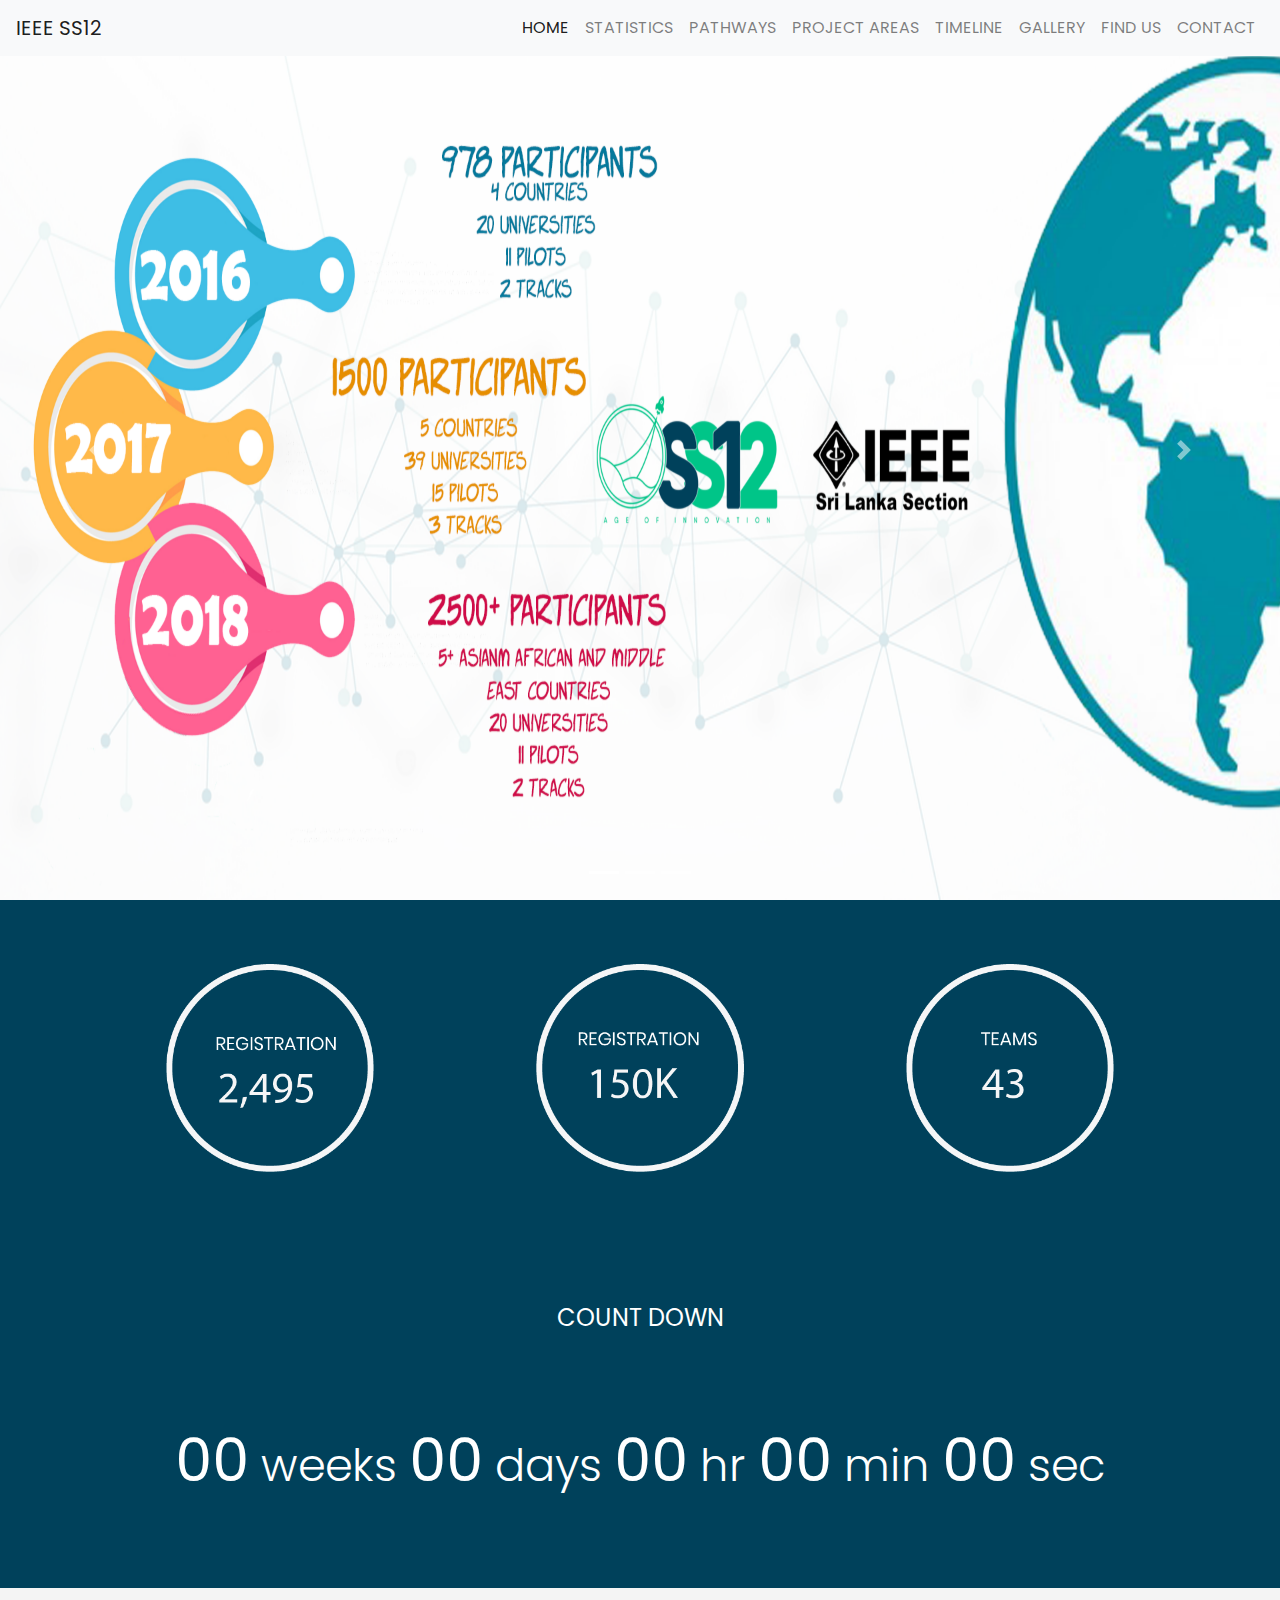
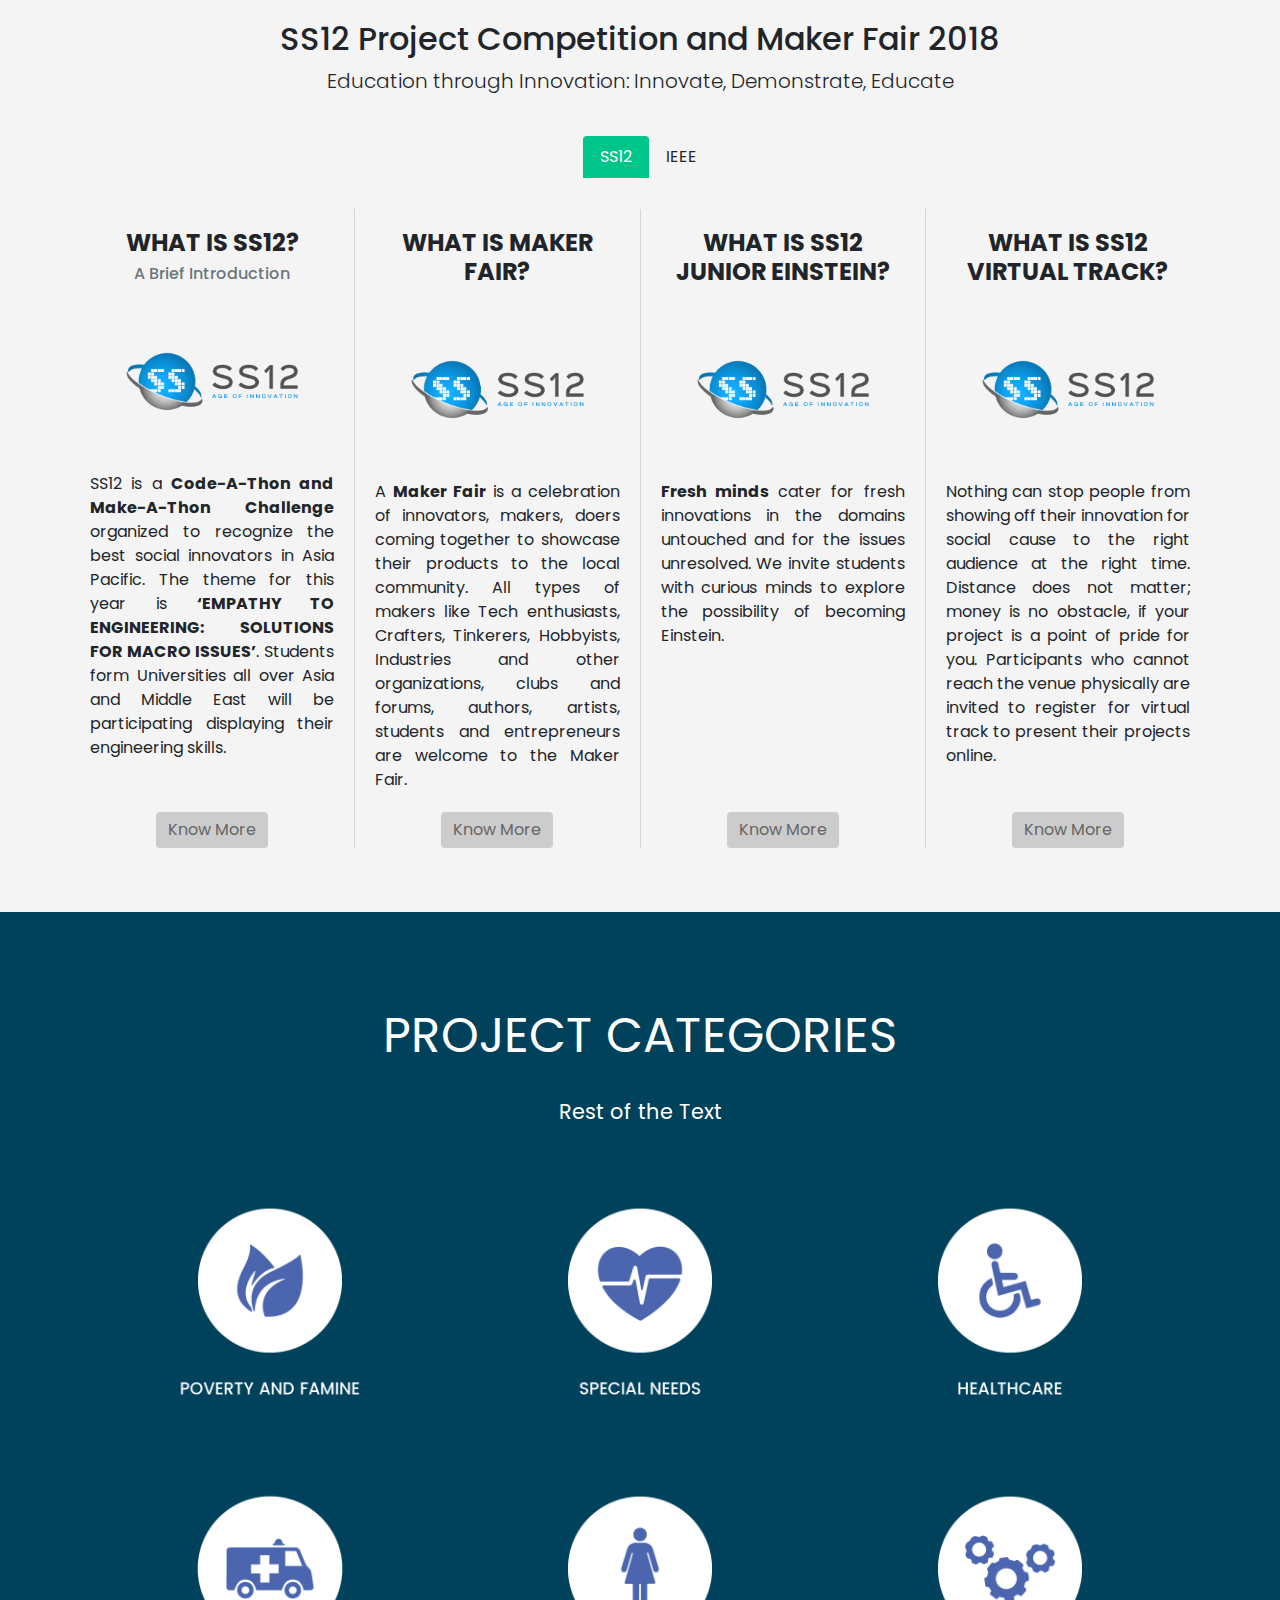
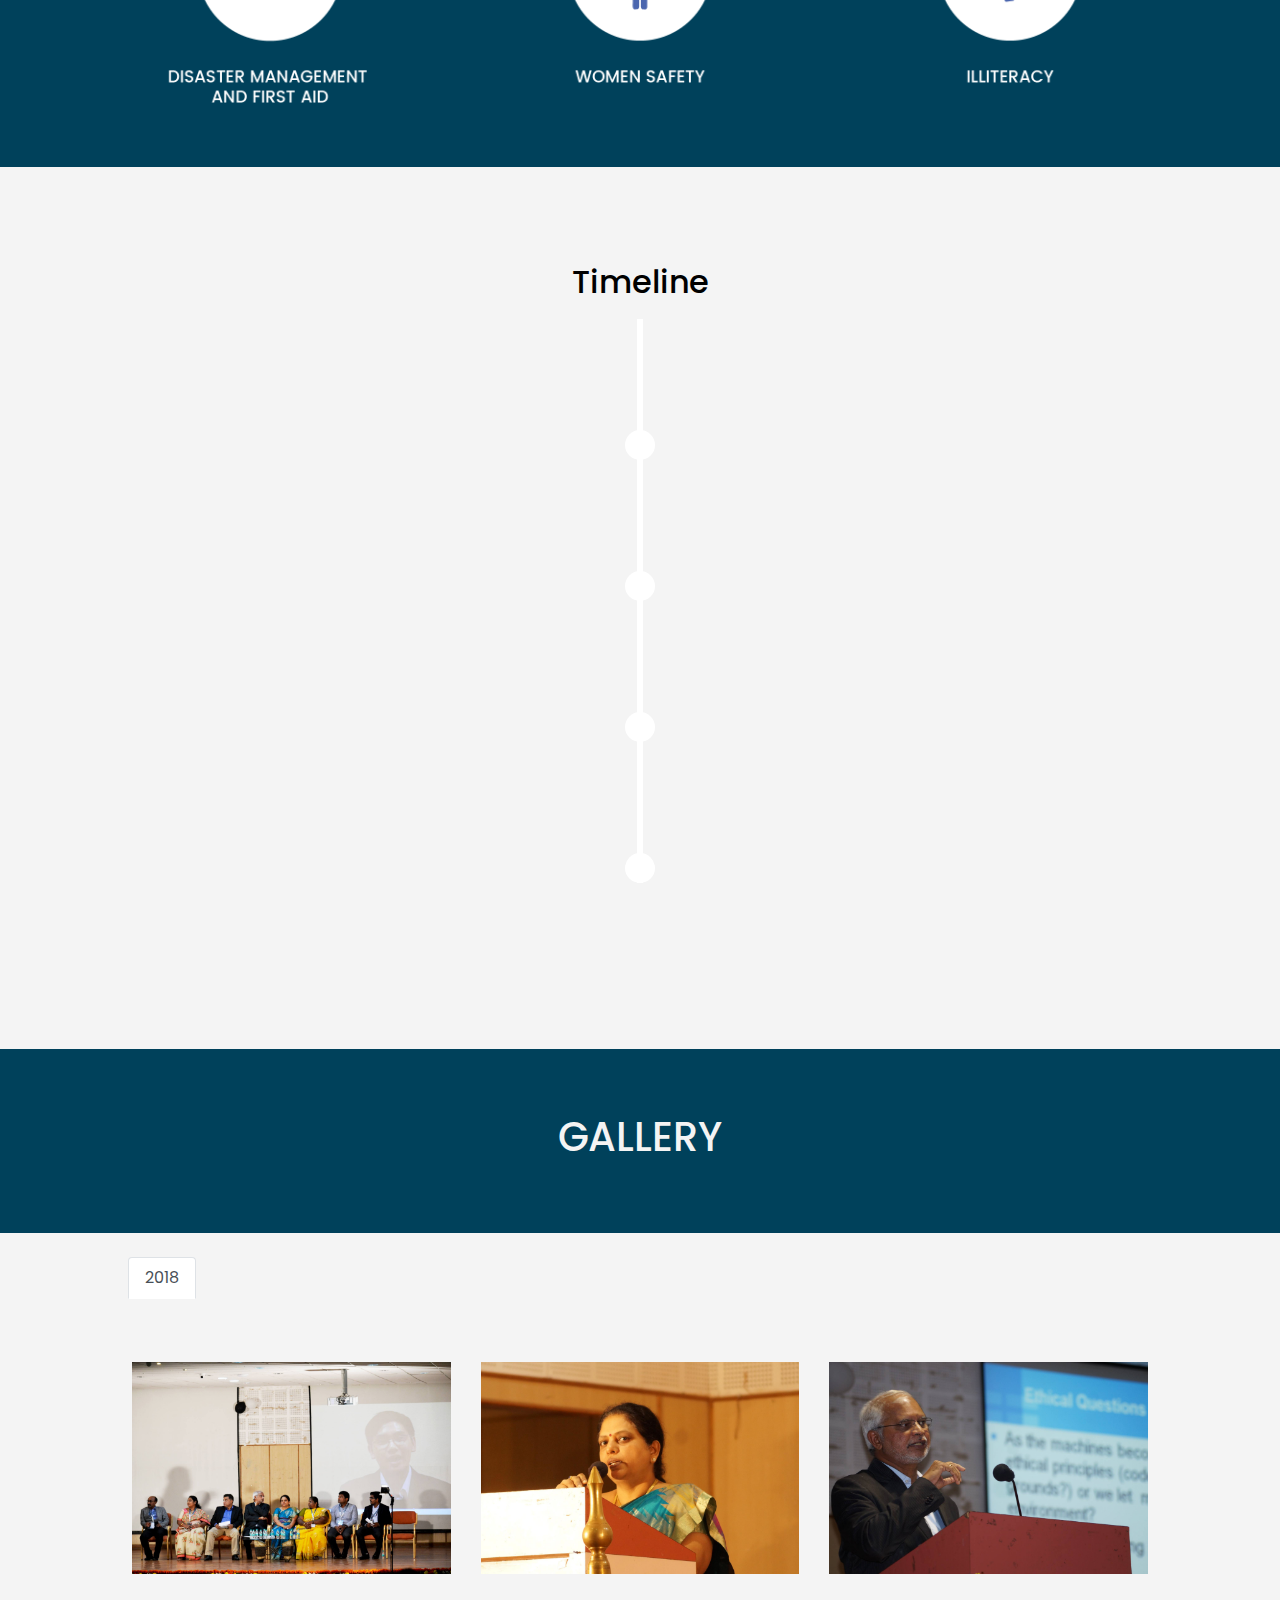
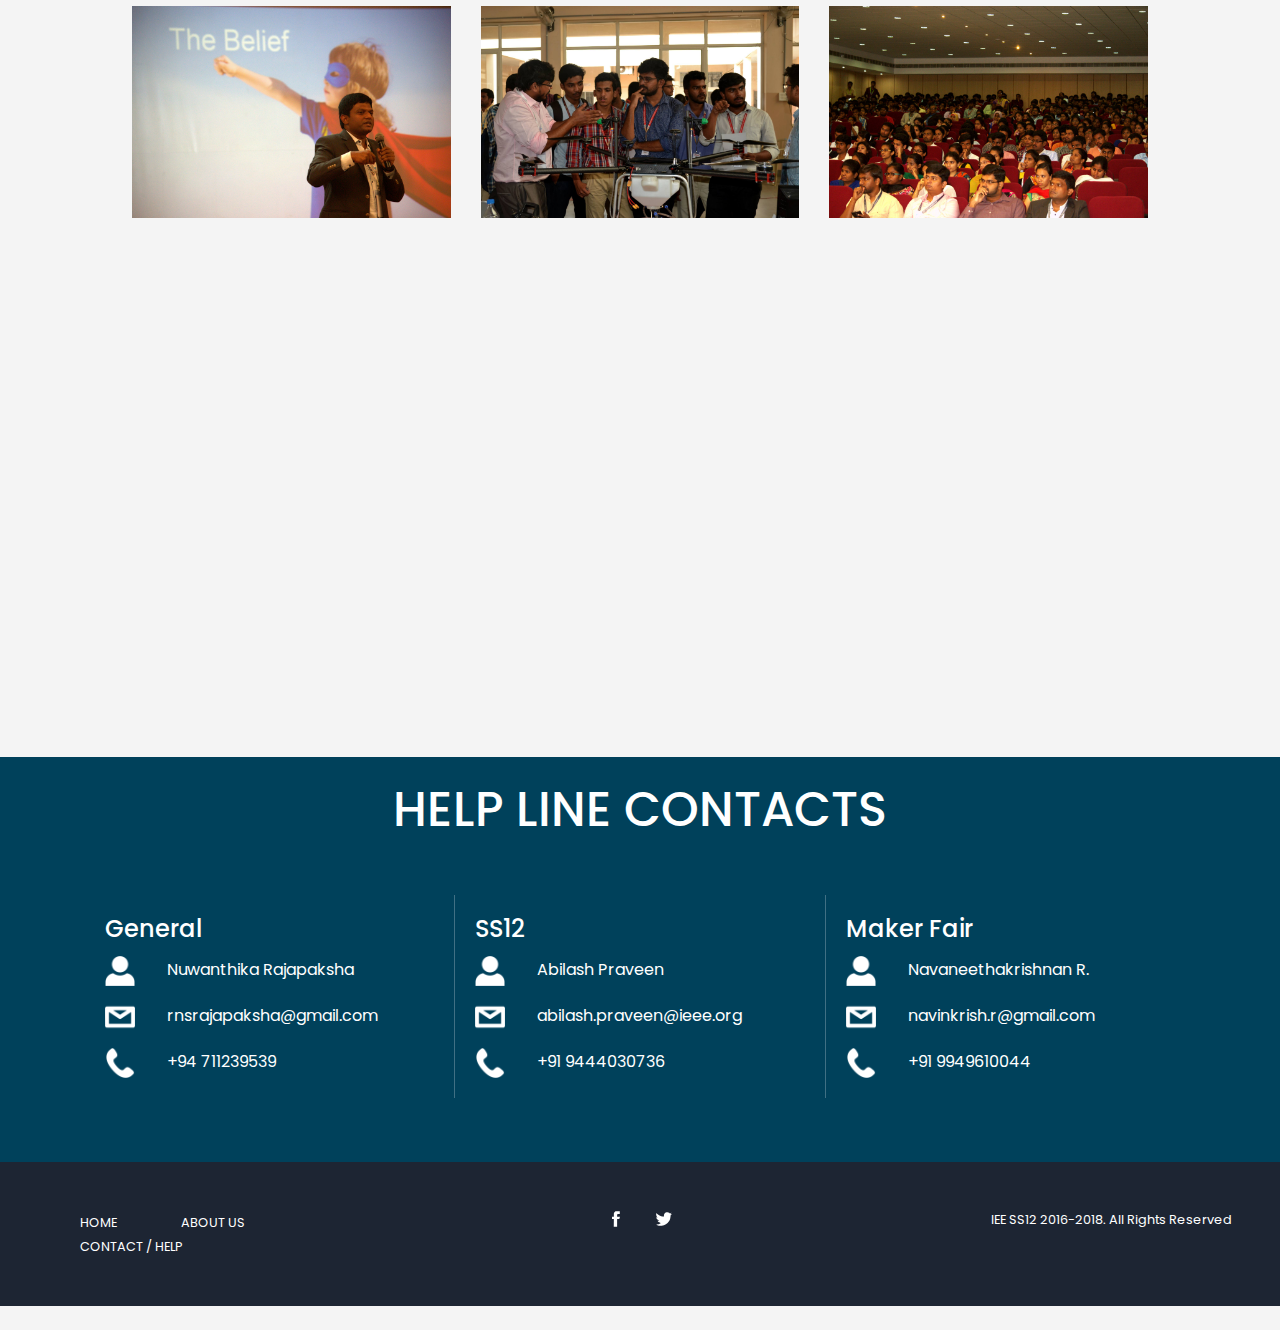
==== commit 0340e129: "adding some new sections to the main page" ====
--- a/index.html
+++ b/index.html
@@ -46,8 +46,7 @@
     <!-- DILLON START -->
     <!-- NAVIGATION -->
     <nav class="navbar navbar-expand-lg navbar-light bg-light fixed-top">
-        <button class="navbar-toggler" type="button" data-toggle="collapse" data-target="#navbarTogglerDemo03" aria-controls="navbarTogglerDemo03"
-            aria-expanded="false" aria-label="Toggle navigation">
+        <button class="navbar-toggler" type="button" data-toggle="collapse" data-target="#navbarTogglerDemo03" aria-controls="navbarTogglerDemo03" aria-expanded="false" aria-label="Toggle navigation">
             <span class="navbar-toggler-icon"></span>
         </button>
         <a class="navbar-brand" href="#">IEEE SS12</a>
@@ -98,14 +97,18 @@
                 <ol class="carousel-indicators">
                     <li data-target="#customCar" data-slide-to="0" class="active"></li>
                     <li data-target="#customCar" data-slide-to="1"></li>
+                    <li data-target="#customCar" data-slide-to="2"></li>
                 </ol>
                 <!-- The slideshow -->
                 <div class="carousel-inner">
                     <div class="carousel-item active">
-                        <img class="d-block w-100" src="images/1.jpg" alt="Los Angeles" width="100%">
+                        <img class="d-block w-100" src="images/slides/webFlayer01.png" alt="Web Banner 01" style="height: 100vh; width: 100vw">
                     </div>
                     <div class="carousel-item">
-                        <img class="d-block w-100" src="images/2.jpg" alt="Chicago" width="100%">
+                        <img class="d-block w-100" src="images/slides/webFlayer02.png" alt="Web Banner 02" style="height: 100vh; width: 100vw">
+                    </div>
+                    <div class="carousel-item">
+                        <img class="d-block w-100" src="images/slides/webFlayer03.png" alt="Web Banner 03" style="height: 100vh; width: 100vw">
                     </div>
                 </div>
                 <!-- Left and right controls -->
@@ -123,21 +126,21 @@
 
     <section class="statistics" id="statistics">
         <div class="container">
-                <div class="col-lg-4 col-sm-6 cat-img">
-                        <div class="text-center">
-                            <img src="images/stat1.png" class="innerImg img1">
-                        </div>
-                    </div>
-                    <div class="col-lg-4 col-sm-6 cat-img">
-                            <div class="text-center">
-                                <img src="images/stat3.png" class="innerImg">
-                            </div>
-                        </div>
-                        <div class="col-lg-4 col-sm-6 cat-img">
-                                <div class="text-center">
-                                    <img src="images/stat2.png" class="innerImg">
-                                </div>
-                            </div>
+            <div class="col-lg-4 col-sm-6 cat-img">
+                <div class="text-center">
+                    <img src="images/stat1.png" class="innerImg img1">
+                </div>
+            </div>
+            <div class="col-lg-4 col-sm-6 cat-img">
+                <div class="text-center">
+                    <img src="images/stat3.png" class="innerImg">
+                </div>
+            </div>
+            <div class="col-lg-4 col-sm-6 cat-img">
+                <div class="text-center">
+                    <img src="images/stat2.png" class="innerImg">
+                </div>
+            </div>
         </div>
     </section>
 
@@ -145,17 +148,17 @@
     <!-- COMPETITION COUNTDOWN AND STATISTICS -->
     <section class="counter" id="counter">
         <div class="container-fluid ">
-        <div class="container">
-            <div>
-                <p class="countdown-title">COUNT DOWN</p>
-            </div>
-            <div class="row display-4">
-                <div id="clock"></div>
-                <div class="row ">
-                    <div class="col-lg-12 col-md-6 col-sm-1">
-                    </div>
-                </div>
-            </div>
+            <div class="container">
+                <div>
+                    <p class="countdown-title">COUNT DOWN</p>
+                </div>
+                <div class="row display-4">
+                    <div id="clock"></div>
+                    <div class="row ">
+                        <div class="col-lg-12 col-md-6 col-sm-1">
+                        </div>
+                    </div>
+                </div>
     </section>
     <!-- END COMPETITION COUNTDOWN AND STATISTICS -->
     <!-- SULEKA END -->
@@ -167,14 +170,17 @@
             <div class="row">
                 <h2 class="display-5 card-head">SS12 Project Competition and Maker Fair 2018</h2>
                 <p class="lead" style="width: 100%; text-align:center;">Education through Innovation: Innovate, Demonstrate, Educate</p>
-                <ul class="nav nav-tabs tabs-responsive">
-                    <li class="nav-item">
-                        <a class="nav-link placeholder" id="ss12-btn" style="cursor: pointer;">SS12</a>
-                    </li>
-                    <li class="nav-item">
-                        <a class="nav-link" id="ieee-btn" style="cursor: pointer;">IEEE</a>
-                    </li>
-                </ul>
+                <div class="card-tabs">
+                    <ul class="nav nav-tabs tabs-responsive">
+                        <li class="nav-item">
+                            <a class="nav-link placeholder" id="ss12-btn" style="cursor: pointer;">SS12</a>
+                        </li>
+                        <li class="nav-item">
+                            <a class="nav-link" id="ieee-btn" style="cursor: pointer;">IEEE</a>
+                        </li>
+                    </ul>
+                </div>
+
                 <div class="card-group" id="ss12-card-group">
                     <div class="card pathways-card" id="card-1" style="width: 18rem;">
                         <div class="card-body">
@@ -184,58 +190,64 @@
                             <h6 class="card-subtitle mb-2 text-muted">A Brief Introduction</h6>
                             <img class="card-img-top" src="images/ss12logo.png" alt="SS12 Logo">
                             <p class="card-text pathways-card-text">SS12 is a
-                                <strong>Code-A-Thon and Make-A-Thon Challenge</strong> organized to recognize the best social innovators
-                                in Asia Pacific. The theme for this year is
-                                <strong>‘EMPATHY TO ENGINEERING: SOLUTIONS FOR MACRO ISSUES’</strong>. Students form Universities
-                                all over Asia and Middle East will be participating displaying their engineering skills.</p>
+                                <strong>Code-A-Thon and Make-A-Thon Challenge</strong> organized to recognize the best social innovators in Asia Pacific. The theme for this year is
+                                <strong>‘EMPATHY TO ENGINEERING: SOLUTIONS FOR MACRO ISSUES’</strong>. Students form Universities all over Asia and Middle East will be participating displaying their engineering skills.</p>
+                        </div>
+                        <div class="know-more-btn-section">
+                            <a href="about.html#card-1" id="know-more-link" style="text-decoration: none; margin: 4em auto;">
+                                <div class="btn btn-secondary know-more-btn" id="know-more-btn">Know More</div>
+                            </a>
                         </div>
                     </div>
                     <div class="card pathways-card" id="card-2" style="width: 18rem;">
                         <div class="card-body">
                             <h4 class="card-title">
-                                <strong>WHAT IS SS12?</strong>
+                                <strong>WHAT IS MAKER FAIR?</strong>
                             </h4>
-                            <h6 class="card-subtitle mb-2 text-muted">A Brief Introduction</h6>
                             <img class="card-img-top" src="images/ss12logo.png" alt="SS12 Logo">
-                            <p class="card-text pathways-card-text">SS12 is a
-                                <strong>Code-A-Thon and Make-A-Thon Challenge</strong> organized to recognize the best social innovators
-                                in Asia Pacific. The theme for this year is
-                                <strong>‘EMPATHY TO ENGINEERING: SOLUTIONS FOR MACRO ISSUES’</strong>. Students form Universities
-                                all over Asia and Middle East will be participating displaying their engineering skills.</p>
+                            <p class="card-text pathways-card-text">A
+                                <strong>Maker Fair</strong> is a celebration of innovators, makers, doers coming together to showcase their products to the local community. All types of makers like Tech enthusiasts, Crafters, Tinkerers, Hobbyists, Industries
+                                and other organizations, clubs and forums, authors, artists, students and entrepreneurs are welcome to the Maker Fair.</p>
+                        </div>
+                        <div class="know-more-btn-section">
+                            <a href="about.html#card-2" id="know-more-link" style="text-decoration: none; margin: 4em auto;">
+                                <div class="btn btn-secondary know-more-btn" id="know-more-btn">Know More</div>
+                            </a>
                         </div>
                     </div>
                     <div class="card pathways-card" id="card-3" style="width: 18rem;">
                         <div class="card-body">
                             <h4 class="card-title">
-                                <strong>WHAT IS SS12?</strong>
+                                <strong>WHAT IS SS12 JUNIOR EINSTEIN?</strong>
                             </h4>
-                            <h6 class="card-subtitle mb-2 text-muted">A Brief Introduction</h6>
                             <img class="card-img-top" src="images/ss12logo.png" alt="SS12 Logo">
-                            <p class="card-text pathways-card-text">SS12 is a
-                                <strong>Code-A-Thon and Make-A-Thon Challenge</strong> organized to recognize the best social innovators
-                                in Asia Pacific. The theme for this year is
-                                <strong>‘EMPATHY TO ENGINEERING: SOLUTIONS FOR MACRO ISSUES’</strong>. Students form Universities
-                                all over Asia and Middle East will be participating displaying their engineering skills.</p>
+                            <p class="card-text pathways-card-text">
+                                <strong>Fresh minds</strong> cater for fresh innovations in the domains untouched and for the issues unresolved. We invite students with curious minds to explore the possibility of becoming Einstein.
+                            </p>
+                        </div>
+                        <div class="know-more-btn-section">
+                            <a href="about.html#card-3" id="know-more-link" style="text-decoration: none; margin: 4em auto;">
+                                <div class="btn btn-secondary know-more-btn" id="know-more-btn">Know More</div>
+                            </a>
                         </div>
                     </div>
                     <div class="card pathways-card" id="card-4" style="width: 18rem;">
                         <div class="card-body">
                             <h4 class="card-title">
-                                <strong>WHAT IS SS12?</strong>
+                                <strong>WHAT IS SS12 VIRTUAL TRACK?</strong>
                             </h4>
-                            <h6 class="card-subtitle mb-2 text-muted">A Brief Introduction</h6>
                             <img class="card-img-top" src="images/ss12logo.png" alt="SS12 Logo">
-                            <p class="card-text pathways-card-text">SS12 is a
-                                <strong>Code-A-Thon and Make-A-Thon Challenge</strong> organized to recognize the best social innovators
-                                in Asia Pacific. The theme for this year is
-                                <strong>‘EMPATHY TO ENGINEERING: SOLUTIONS FOR MACRO ISSUES’</strong>. Students form Universities
-                                all over Asia and Middle East will be participating displaying their engineering skills.</p>
-                        </div>
-                    </div>
-                </div>
-                <a href="about.html" id="know-more-link" style="text-decoration: none; margin: 4em auto;">
-                    <div class="btn btn-secondary know-more-btn" id="know-more-btn">Know More</div>
-                </a>
+                            <p class="card-text pathways-card-text">Nothing can stop people from showing off their innovation for social cause to the right audience at the right time. Distance does not matter; money is no obstacle, if your project is a point of pride for you. Participants who
+                                cannot reach the venue physically are invited to register for virtual track to present their projects online.</p>
+
+                        </div>
+                        <div class="know-more-btn-section">
+                            <a href="about.html#card-4" id="know-more-link" style="text-decoration: none; margin: 4em auto;">
+                                <div class="btn btn-secondary know-more-btn" id="know-more-btn">Know More</div>
+                            </a>
+                        </div>
+                    </div>
+                </div>
                 <div class="card" id="ieee-card" style="width: 70rem;">
                     <div class="container" style="padding: 3em;">
                         <div class="row">
@@ -251,15 +263,11 @@
                         </div>
                     </div>
                     <div class="card-body" style="text-align: justify;">
-                        <p>IEEE is the world’s largest technical professional organization dedicated to advancing technology
-                            for the benefit of humanity. IEEE and its members inspire a global community to innovate for
-                            a better tomorrow through its highly-cited publications, conferences, technology standards, and
-                            professional and educational activities. IEEE is the trusted “voice” for engineering, computing
-                            and technology information around the globe. There are more than 420,000 IEEE members in more
-                            than 160 countries.</p>
-                        <p>IEEE publishes a third of the world’s technical literature in electrical engineering, computer science
-                            and electronics and is a leading developer of international standards that underpin many of today’s
-                            telecommunications, information technology and power generation products and services. </p>
+                        <p>IEEE is the world’s largest technical professional organization dedicated to advancing technology for the benefit of humanity. IEEE and its members inspire a global community to innovate for a better tomorrow through its highly-cited
+                            publications, conferences, technology standards, and professional and educational activities. IEEE is the trusted “voice” for engineering, computing and technology information around the globe. There are more than 420,000 IEEE
+                            members in more than 160 countries.</p>
+                        <p>IEEE publishes a third of the world’s technical literature in electrical engineering, computer science and electronics and is a leading developer of international standards that underpin many of today’s telecommunications, information
+                            technology and power generation products and services. </p>
                     </div>
                 </div>
             </div>
@@ -323,28 +331,24 @@
         <section class="timeline" id="timeline">
             <h2 class="display-5" style="color: black; text-align: center; padding-top: 3em; ">Timeline</h2>
             <ul>
-                <li>    
+                <li>
                     <div>
-                        <time>25 February 2018</time>
-                        Call for pilot
-                    </div>
-                </li>
-                <li>
-                    <div> 
-                        <time>18 March 2018</time>
-                        Call for abstracts begin
+                        <time>25 February 2018</time> Call for pilot
                     </div>
                 </li>
                 <li>
                     <div>
-                        <time>18 June 2018</time>
-                        Last date to send abstract
+                        <time>18 March 2018</time> Call for abstracts begin
                     </div>
                 </li>
                 <li>
                     <div>
-                        <time> September 2018</time>
-                        Event final date
+                        <time>18 June 2018</time> Last date to send abstract
+                    </div>
+                </li>
+                <li>
+                    <div>
+                        <time> September 2018</time> Event final date
                     </div>
                 </li>
             </ul>
@@ -357,21 +361,21 @@
     <!-- GALLERY -->
 
     <div class="container-fluid gallery-title">
-            <h1 class="text-center">GALLERY</h1>
-        </div>
+        <h1 class="text-center">GALLERY</h1>
+    </div>
 
     <div class="container gallery-back">
-        
+
         <br>
         <!-- Nav pills -->
         <div class="tabs-section-gallery tabs-content-gallery">
-            <ul class="nav nav-pills nav-pill-list">
+            <ul class="nav nav-tabs nav-pill-list">
                 <li class="nav-item">
                     <a class="nav-link active gallery-links" data-toggle="pill" href="#home">2018</a>
                 </li>
-                <li class="nav-item">
+                <!-- <li class="nav-item">
                     <a class="nav-link gallery-links" data-toggle="pill" href="#menu1">2019</a>
-                </li>
+                </li> -->
             </ul>
         </div>
 
@@ -381,31 +385,25 @@
                 <div class="container gallery-section">
                     <div class="row gallery-row">
                         <div class="col-lg-4 col-md-4">
-                            <img class="gallery-item" src="https://40.media.tumblr.com/7302cf024c924726c6ad99bb80b0be41/tumblr_nauccbKUCw1tubinno1_1280.jpg"
-                            />
-                        </div>
-                        <div class="col-lg-4 col-md-4">
-                            <img class="gallery-item" src="https://40.media.tumblr.com/7302cf024c924726c6ad99bb80b0be41/tumblr_nauccbKUCw1tubinno1_1280.jpg"
-                            />
-                        </div>
-                        <div class="col-lg-4 col-md-4">
-                            <img class="gallery-item" src="https://40.media.tumblr.com/7302cf024c924726c6ad99bb80b0be41/tumblr_nauccbKUCw1tubinno1_1280.jpg"
-                            />
+                            <img class="gallery-item" src="images/gallery/ss12_1.jpg" />
+                        </div>
+                        <div class="col-lg-4 col-md-4">
+                            <img class="gallery-item" src="images/gallery/ss12_2.jpg" />
+                        </div>
+                        <div class="col-lg-4 col-md-4">
+                            <img class="gallery-item" src="images/gallery/ss12_3.jpg" />
                         </div>
                     </div>
 
                     <div class="row gallery-row">
                         <div class="col-lg-4 col-md-4">
-                            <img class="gallery-item" src="https://40.media.tumblr.com/7302cf024c924726c6ad99bb80b0be41/tumblr_nauccbKUCw1tubinno1_1280.jpg"
-                            />
-                        </div>
-                        <div class="col-lg-4 col-md-4">
-                            <img class="gallery-item" src="https://40.media.tumblr.com/7302cf024c924726c6ad99bb80b0be41/tumblr_nauccbKUCw1tubinno1_1280.jpg"
-                            />
-                        </div>
-                        <div class="col-lg-4 col-md-4">
-                            <img class="gallery-item" src="https://40.media.tumblr.com/7302cf024c924726c6ad99bb80b0be41/tumblr_nauccbKUCw1tubinno1_1280.jpg"
-                            />
+                            <img class="gallery-item" src="images/gallery/ss12_4.jpg" />
+                        </div>
+                        <div class="col-lg-4 col-md-4">
+                            <img class="gallery-item" src="images/gallery/ss12_5.jpg" />
+                        </div>
+                        <div class="col-lg-4 col-md-4">
+                            <img class="gallery-item" src="images/gallery/ss12_6.jpg" />
                         </div>
                     </div>
 
@@ -415,46 +413,37 @@
                 <div class="container gallery-section">
                     <div class="row gallery-row">
                         <div class="col-lg-4 col-md-4">
-                            <img class="gallery-item" src="https://40.media.tumblr.com/7302cf024c924726c6ad99bb80b0be41/tumblr_nauccbKUCw1tubinno1_1280.jpg"
-                            />
-                        </div>
-                        <div class="col-lg-4 col-md-4">
-                            <img class="gallery-item" src="https://40.media.tumblr.com/7302cf024c924726c6ad99bb80b0be41/tumblr_nauccbKUCw1tubinno1_1280.jpg"
-                            />
-                        </div>
-                        <div class="col-lg-4 col-md-4">
-                            <img class="gallery-item" src="https://40.media.tumblr.com/7302cf024c924726c6ad99bb80b0be41/tumblr_nauccbKUCw1tubinno1_1280.jpg"
-                            />
+                            <img class="gallery-item" src="https://40.media.tumblr.com/7302cf024c924726c6ad99bb80b0be41/tumblr_nauccbKUCw1tubinno1_1280.jpg" />
+                        </div>
+                        <div class="col-lg-4 col-md-4">
+                            <img class="gallery-item" src="https://40.media.tumblr.com/7302cf024c924726c6ad99bb80b0be41/tumblr_nauccbKUCw1tubinno1_1280.jpg" />
+                        </div>
+                        <div class="col-lg-4 col-md-4">
+                            <img class="gallery-item" src="https://40.media.tumblr.com/7302cf024c924726c6ad99bb80b0be41/tumblr_nauccbKUCw1tubinno1_1280.jpg" />
                         </div>
                     </div>
 
                     <div class="row gallery-row">
                         <div class="col-lg-4 col-md-4">
-                            <img class="gallery-item" src="https://40.media.tumblr.com/7302cf024c924726c6ad99bb80b0be41/tumblr_nauccbKUCw1tubinno1_1280.jpg"
-                            />
-                        </div>
-                        <div class="col-lg-4 col-md-4">
-                            <img class="gallery-item" src="https://40.media.tumblr.com/7302cf024c924726c6ad99bb80b0be41/tumblr_nauccbKUCw1tubinno1_1280.jpg"
-                            />
-                        </div>
-                        <div class="col-lg-4 col-md-4">
-                            <img class="gallery-item" src="https://40.media.tumblr.com/7302cf024c924726c6ad99bb80b0be41/tumblr_nauccbKUCw1tubinno1_1280.jpg"
-                            />
+                            <img class="gallery-item" src="https://40.media.tumblr.com/7302cf024c924726c6ad99bb80b0be41/tumblr_nauccbKUCw1tubinno1_1280.jpg" />
+                        </div>
+                        <div class="col-lg-4 col-md-4">
+                            <img class="gallery-item" src="https://40.media.tumblr.com/7302cf024c924726c6ad99bb80b0be41/tumblr_nauccbKUCw1tubinno1_1280.jpg" />
+                        </div>
+                        <div class="col-lg-4 col-md-4">
+                            <img class="gallery-item" src="https://40.media.tumblr.com/7302cf024c924726c6ad99bb80b0be41/tumblr_nauccbKUCw1tubinno1_1280.jpg" />
                         </div>
                     </div>
 
                     <div class="row gallery-row">
                         <div class="col-lg-4 col-md-4">
-                            <img class="gallery-item" src="https://40.media.tumblr.com/7302cf024c924726c6ad99bb80b0be41/tumblr_nauccbKUCw1tubinno1_1280.jpg"
-                            />
-                        </div>
-                        <div class="col-lg-4 col-md-4">
-                            <img class="gallery-item" src="https://40.media.tumblr.com/7302cf024c924726c6ad99bb80b0be41/tumblr_nauccbKUCw1tubinno1_1280.jpg"
-                            />
-                        </div>
-                        <div class="col-lg-4 col-md-4">
-                            <img class="gallery-item" src="https://40.media.tumblr.com/7302cf024c924726c6ad99bb80b0be41/tumblr_nauccbKUCw1tubinno1_1280.jpg"
-                            />
+                            <img class="gallery-item" src="https://40.media.tumblr.com/7302cf024c924726c6ad99bb80b0be41/tumblr_nauccbKUCw1tubinno1_1280.jpg" />
+                        </div>
+                        <div class="col-lg-4 col-md-4">
+                            <img class="gallery-item" src="https://40.media.tumblr.com/7302cf024c924726c6ad99bb80b0be41/tumblr_nauccbKUCw1tubinno1_1280.jpg" />
+                        </div>
+                        <div class="col-lg-4 col-md-4">
+                            <img class="gallery-item" src="https://40.media.tumblr.com/7302cf024c924726c6ad99bb80b0be41/tumblr_nauccbKUCw1tubinno1_1280.jpg" />
                         </div>
                     </div>
                 </div>
@@ -492,11 +481,11 @@
                             <div class="card-body contact-card-body">
                                 <h4 class="card-title">General</h4>
                                 <p class="card-text text-inline">
-                                    <img src="images/avatar-white.png" class="contact-icons" height="30" width="30">Navaneethakrishnan R.</p>
-                                <p class="card-text text-inline">
-                                    <img src="images/email-white.png" class="contact-icons" height="30" width="30">navinkrish.r@gmail.com</p>
-                                <p class="card-text text-inline">
-                                    <img src="images/phone-white.png" class="contact-icons" height="30" width="30">+91 9949610044</p>
+                                    <img src="images/avatar-white.png" class="contact-icons" height="30" width="30">Nuwanthika Rajapaksha</p>
+                                <p class="card-text text-inline">
+                                    <img src="images/email-white.png" class="contact-icons" height="30" width="30">rnsrajapaksha@gmail.com</p>
+                                <p class="card-text text-inline">
+                                    <img src="images/phone-white.png" class="contact-icons" height="30" width="30">+94 711239539</p>
                             </div>
                         </div>
                         <div class="card contact-card" id="contact-card-2">
@@ -514,11 +503,11 @@
                             <div class="card-body contact-card-body">
                                 <h4 class="card-title">Maker Fair</h4>
                                 <p class="card-text text-inline">
-                                    <img src="images/avatar-white.png" class="contact-icons" height="30" width="30">Preethy V. Warrier</p>
-                                <p class="card-text text-inline">
-                                    <img src="images/email-white.png" class="contact-icons" height="30" width="30">preethy_v_warrier@ieee.org</p>
-                                <p class="card-text text-inline">
-                                    <img src="images/phone-white.png" class="contact-icons" height="30" width="30">+91 8592925328</p>
+                                    <img src="images/avatar-white.png" class="contact-icons" height="30" width="30">Navaneethakrishnan R.</p>
+                                <p class="card-text text-inline">
+                                    <img src="images/email-white.png" class="contact-icons" height="30" width="30">navinkrish.r@gmail.com</p>
+                                <p class="card-text text-inline">
+                                    <img src="images/phone-white.png" class="contact-icons" height="30" width="30">+91 9949610044</p>
                             </div>
                         </div>
                     </div>
@@ -548,8 +537,7 @@
                 <div class="row footer-logos">
                     <div class="logo-content">
                         <div id="facebook">
-                            <svg version="1.1" class="footer-logo-item" xmlns="http://www.w3.org/2000/svg" xmlns:xlink="http://www.w3.org/1999/xlink"
-                                x="0px" y="0px" viewBox="0 0 1000 1000" enable-background="new 0 0 1000 1000" xml:space="preserve">
+                            <svg version="1.1" class="footer-logo-item" xmlns="http://www.w3.org/2000/svg" xmlns:xlink="http://www.w3.org/1999/xlink" x="0px" y="0px" viewBox="0 0 1000 1000" enable-background="new 0 0 1000 1000" xml:space="preserve">
                                 <metadata> Svg Vector Icons : http://www.onlinewebfonts.com/icon </metadata>
                                 <g>
                                     <g>
@@ -592,8 +580,7 @@
                             </svg>
                         </div>
                         <div id="twitter">
-                            <svg version="1.1" class="footer-logo-item" xmlns="http://www.w3.org/2000/svg" xmlns:xlink="http://www.w3.org/1999/xlink"
-                                x="0px" y="0px" viewBox="0 0 1000 1000" enable-background="new 0 0 1000 1000" xml:space="preserve">
+                            <svg version="1.1" class="footer-logo-item" xmlns="http://www.w3.org/2000/svg" xmlns:xlink="http://www.w3.org/1999/xlink" x="0px" y="0px" viewBox="0 0 1000 1000" enable-background="new 0 0 1000 1000" xml:space="preserve">
                                 <metadata> Svg Vector Icons : http://www.onlinewebfonts.com/icon </metadata>
                                 <g>
                                     <path d="M220.5,275.8c154.9,78.5,285.8,74,285.8,74S456.7,176.2,610.1,99.2C763.5,22.2,869,152,869,152s26.8-7.4,46.7-14.8c19.9-7.4,48.8-20.5,48.8-20.5l-47.3,84.7l72.8-7.8c0,0-9,13.2-38.1,40c-29.1,26.8-41.1,40.7-41.1,40.7s10.4,209-99.2,369.9C701.9,805.1,560.2,901.7,354.4,922c-205.8,20.3-339.9-63.4-339.9-63.4s90-5.2,147.4-27.2c57.4-22,139.9-80,139.9-80s-117.3-36.2-159.4-77c-42.1-40.8-52.6-64.9-52.6-64.9l115.8-1.5c0,0-121.8-64.9-156.4-116.2C14.5,440.4,10,390.6,10,390.6l89,36.1c0,0-74-101-84.5-179.5C4,168.7,28,126.4,28,126.4S65.6,197.3,220.5,275.8z"
@@ -629,9 +616,12 @@
     <script src="js/jquery.countdown.js"></script>
     <script src="js/jquery.countdown.min.js"></script>
 
+    <script src="/bower_components/jquery.countdown/dist/jquery.countdown.js"></script>
+
     <script type="text/javascript">
-        $('#clock').countdown('2020/10/10', function (event) {
+        $('#clock').countdown('2018/09/08', function(event) {
             var $this = $(this).html(event.strftime('' +
+                '<span class="numText">%w</span> weeks ' +
                 '<span class="numText">%d</span> days ' +
                 '<span class="numText">%H</span> hr ' +
                 '<span class="numText">%M</span> min ' +
--- a/css/custom.css
+++ b/css/custom.css
@@ -1,5 +1,9 @@
 body{
     margin:0;
+}
+
+#carousel {
+    height: 100vh !important;
 }
 
 .customCarousel{
--- a/css/cards.css
+++ b/css/cards.css
@@ -5,6 +5,18 @@
 #navbar-ul {
   margin: 0px 10px !important;
   max-width: none !important;
+}
+
+.tabs-responsive {
+  text-align: center !important;
+  flex-wrap: nowrap;
+}
+
+.card-tabs {
+  width: 10% !important;
+  margin-right: auto; 
+  margin-left: auto; 
+  display: inline;
 }
 
 .card-head {
@@ -23,8 +35,16 @@
 }
 
 .placeholder {
-  background-color: #4B66A4;
+  background-color: #00C588;
   color: #FFFFFF !important;
+}
+
+.nav-item:hover {
+  background-color: #00C588;
+}
+
+.nav-item:active {
+  background-color: #00C588;
 }
 
 .nav {
@@ -49,6 +69,7 @@
   border-top: 0px !important;
   border-bottom: 0px !important;  
   background-color: #F4F4F4 !important;
+  text-align: center !important;
 }
 
 .pathways-card-text {
@@ -62,10 +83,11 @@
 .know-more-btn {  
   background-color: #CCCCCC; 
   color: #666666; 
-  border: none;
+  border: none;  
 }
+
 .know-more-btn:hover {
-  background-color: #4B66A4;
+  background-color: #00c588;
   color: #FFFFFF; 
 }
 
@@ -83,6 +105,18 @@
     text-align: center !important;
   }
 
+  .card-tabs {
+    width: 100% !important;
+    margin-right: auto; 
+    margin-left: auto; 
+    display: inline;
+  }
+
+  .tabs-responsive {
+    text-align: center !important;
+    flex-wrap: nowrap;
+  }
+
   .lead {
     font-size: 1rem !important;
   }
@@ -93,11 +127,13 @@
 
   #card-1 {
     margin-top: 2em;  
+    padding-bottom: 2em;
     border-bottom: 1px solid rgba(33,33,33,0.15) !important;        
   } 
 
   #card-2, #card-3, #card-4 {
     margin-top: 5px;  
+    padding-bottom: 2em;
     border-bottom: 1px solid rgba(33,33,33,0.15) !important;     
   }
 
--- a/css/timeline.css
+++ b/css/timeline.css
@@ -41,7 +41,7 @@
   bottom: 0;
   width: 400px;
   padding: 15px;
-  background: #4B66AF;
+  background: #00415b;
 }
 
 .timeline ul li div::before {
@@ -60,7 +60,7 @@
 .timeline ul li:nth-child(odd) div::before {
   left: -15px;
   border-width: 8px 16px 8px 0;
-  border-color: transparent #4B66AF transparent transparent;
+  border-color: transparent #00415b transparent transparent;
 }
 
 .timeline ul li:nth-child(even) div {
@@ -70,7 +70,7 @@
 .timeline ul li:nth-child(even) div::before {
   right: -15px;
   border-width: 8px 0 8px 16px;
-  border-color: transparent transparent transparent #4B66AF;
+  border-color: transparent transparent transparent #00415b;
 }
 
 time {
@@ -94,7 +94,7 @@
 }
 
 .timeline ul li.in-view::after {
-  background: #4B66AF;
+  background: #00415b;
 }
 
 .timeline ul li div {
@@ -144,6 +144,6 @@
   .timeline ul li:nth-child(even) div::before {
     left: -15px;
     border-width: 8px 16px 8px 0;
-    border-color: transparent #4B66AF transparent transparent;
+    border-color: transparent #00415b transparent transparent;
   }
 }--- a/css/gallery.css
+++ b/css/gallery.css
@@ -17,7 +17,18 @@
 }
 
 .gallery-title{
-  background-color: #4B66AF;
+  background-color: #00415b;
   padding: 4rem;
   color: #F4F4F4;
 }
+
+.tabs-content-gallery {
+  width: 100% !important;
+  padding: 0 !important;
+  margin: 0 !important;
+  text-align: center !important;
+}
+
+.nav-pill-list{
+  padding-left: 2.7rem;
+}
--- a/css/style.css
+++ b/css/style.css
@@ -1,7 +1,7 @@
 
 .counter {
   height: 18em !important;
-  background-color: #4b66af;
+  background-color: #00415b;
   color: white;
 }
 
@@ -14,7 +14,6 @@
   font-size: 1.3em;
   font-weight: 400;
 }
-
 
 @media only screen and (max-width: 500px) {
   #clock{
--- a/css/contact.css
+++ b/css/contact.css
@@ -1,5 +1,5 @@
 .contact {
-    background-color: #4B66A4;   
+    background-color: #00415b;   
     padding-bottom: 2em; 
 }
 
@@ -18,7 +18,7 @@
     border-bottom: 0 !important;
     border-left: 0 !important;
     border-right: 1px solid rgba(255,255,255,0.25) !important;
-    background-color: #4B66A4;
+    background-color: #00415b;
     color: #FFFFFF;
     border-color: #FFFFFF;
 }
--- a/css/stats.css
+++ b/css/stats.css
@@ -1,11 +1,11 @@
  .statsBack{
-    background-color: #4b66AF;
+    background-color: #00415b;
     width: 100%;
     background-position: center;
 }
 
 .statistics{
-    background-color: #4b66AF;
+    background-color: #00415b;
     color: white;
     height: 25em !important; 
     padding-top: 1.5em;
--- a/css/catSection.css
+++ b/css/catSection.css
@@ -1,5 +1,5 @@
 .project-areas{
-    background-color:#4b66af;
+    background-color: #00415b;
     color: white;
     height: 60em !important;
   }
@@ -32,17 +32,17 @@
 }
 
 .cat-back{
-    background-color: #4B66AF;
+    background-color: #00415b;
     padding: 4rem;
 }
 
 .cat-back-color{
-    background-color: #4B66AF;
+    background-color: #00415b;
 }
 
 @media only screen and (max-width: 600px) {
     .cat-back-color{
-        background-color: #4B66AF;
+        background-color: #00415b;
     }
 
     .cat-size-img{
--- a/css/footer.css
+++ b/css/footer.css
@@ -16,7 +16,7 @@
 }
 
 .clear:hover {
-    color: #4B66AF;
+    color: #00c588;
     text-decoration: none;
 }
 
@@ -27,7 +27,7 @@
 }
 
 .footer-logo-item:hover{
-    fill: #4B66AF;
+    fill: #00c588;
 }
 
 .footer-logo-content{
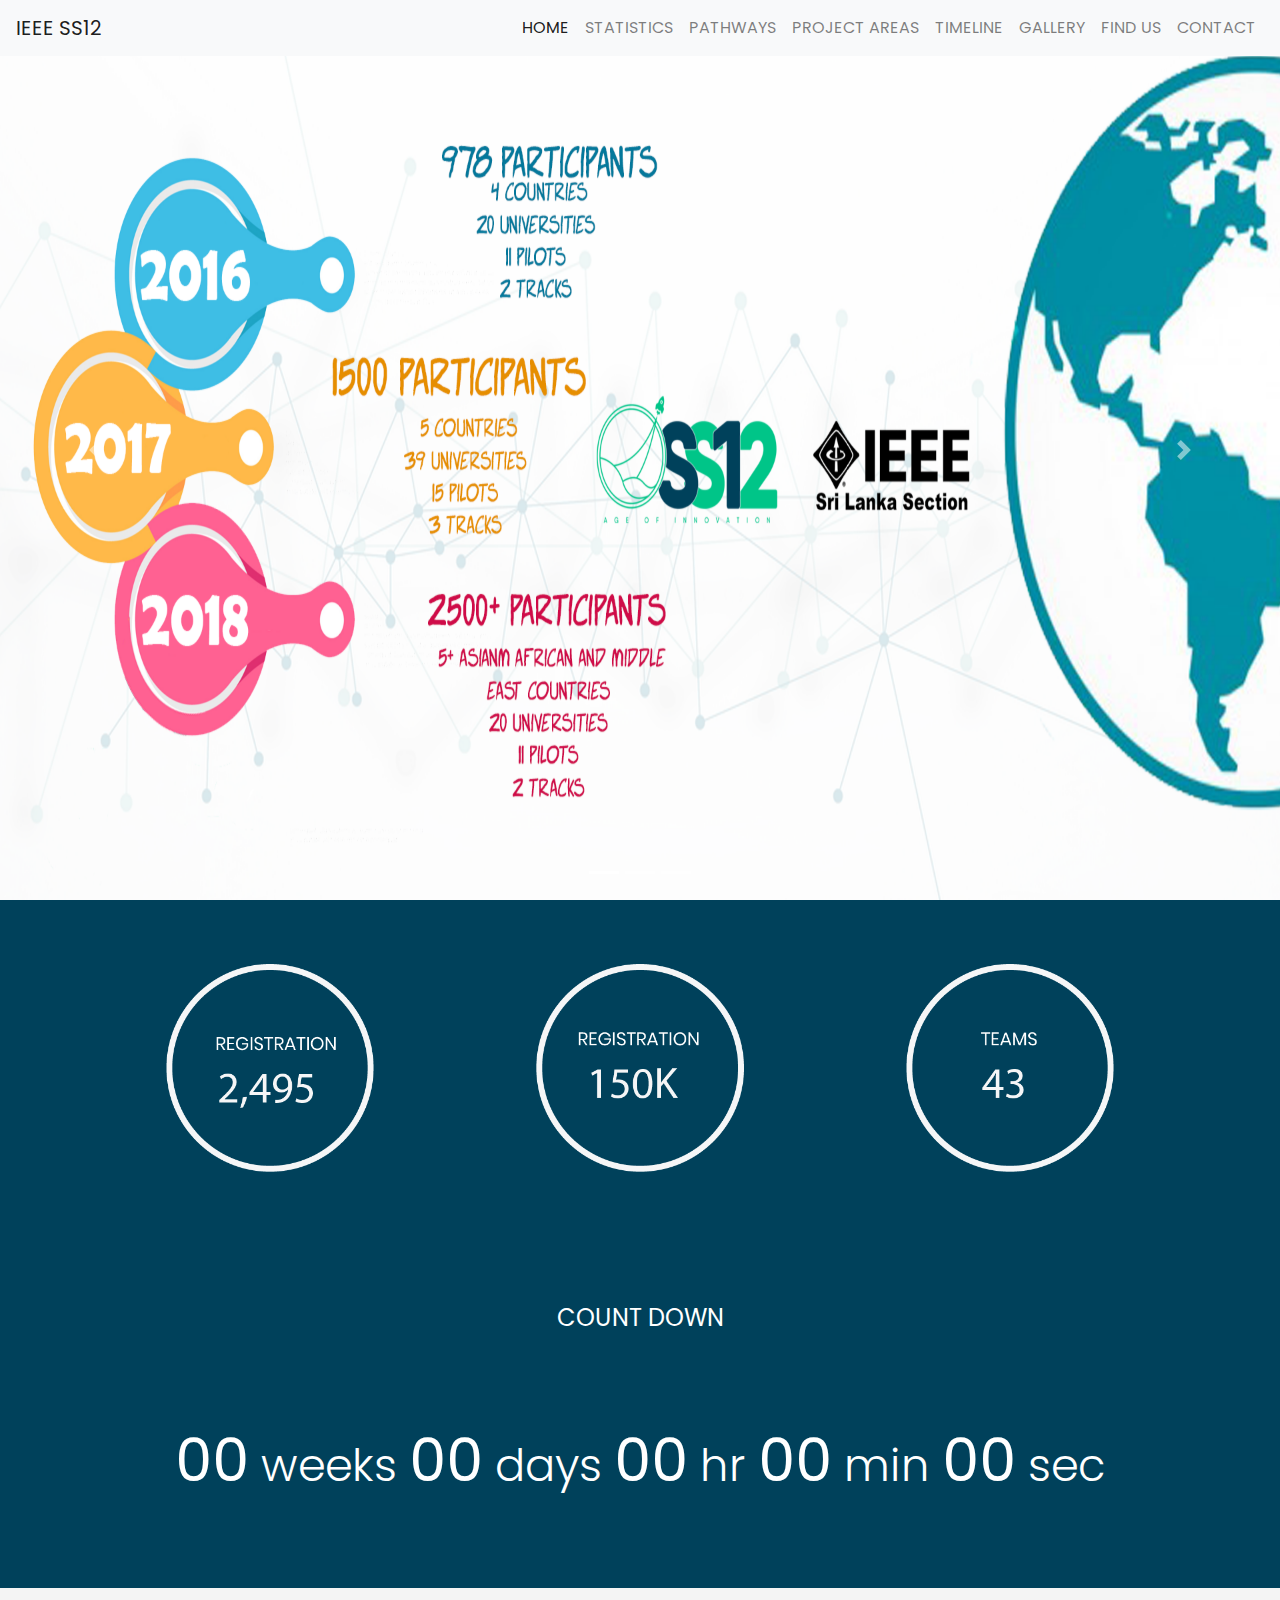
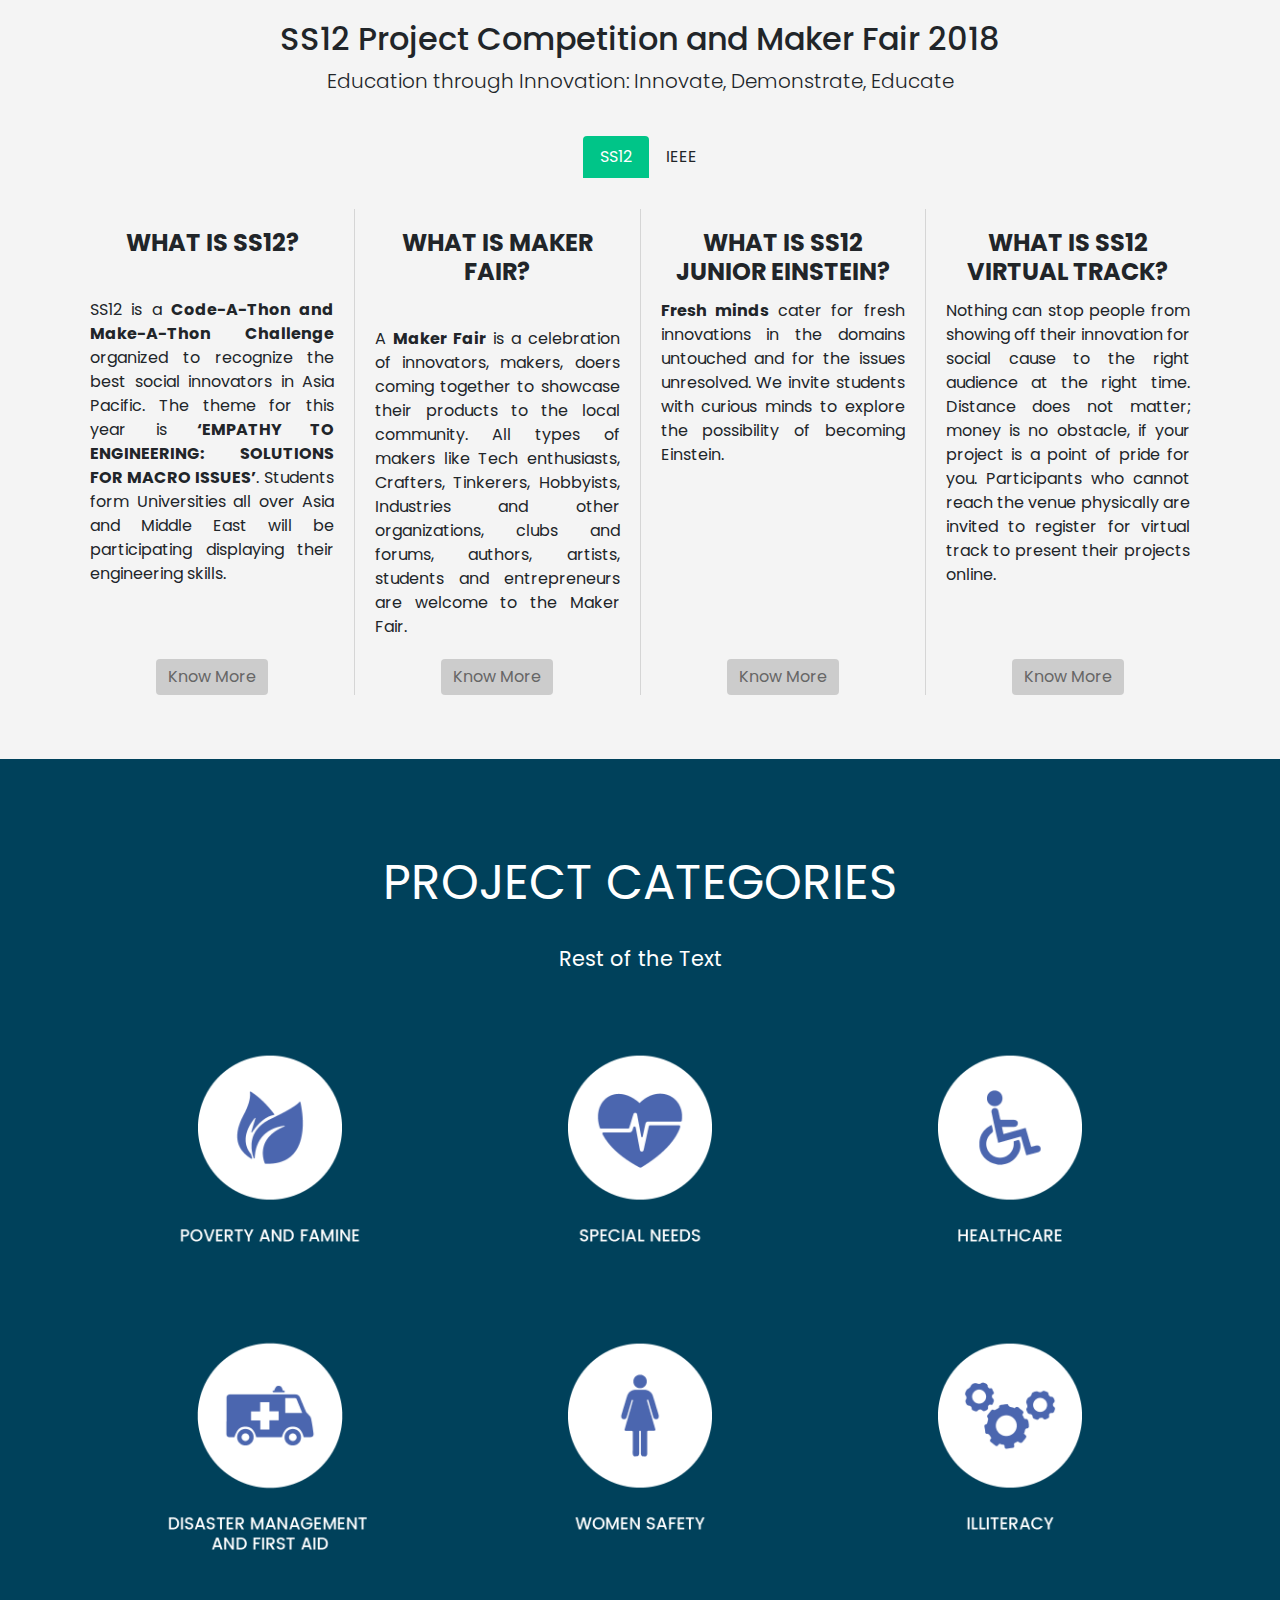
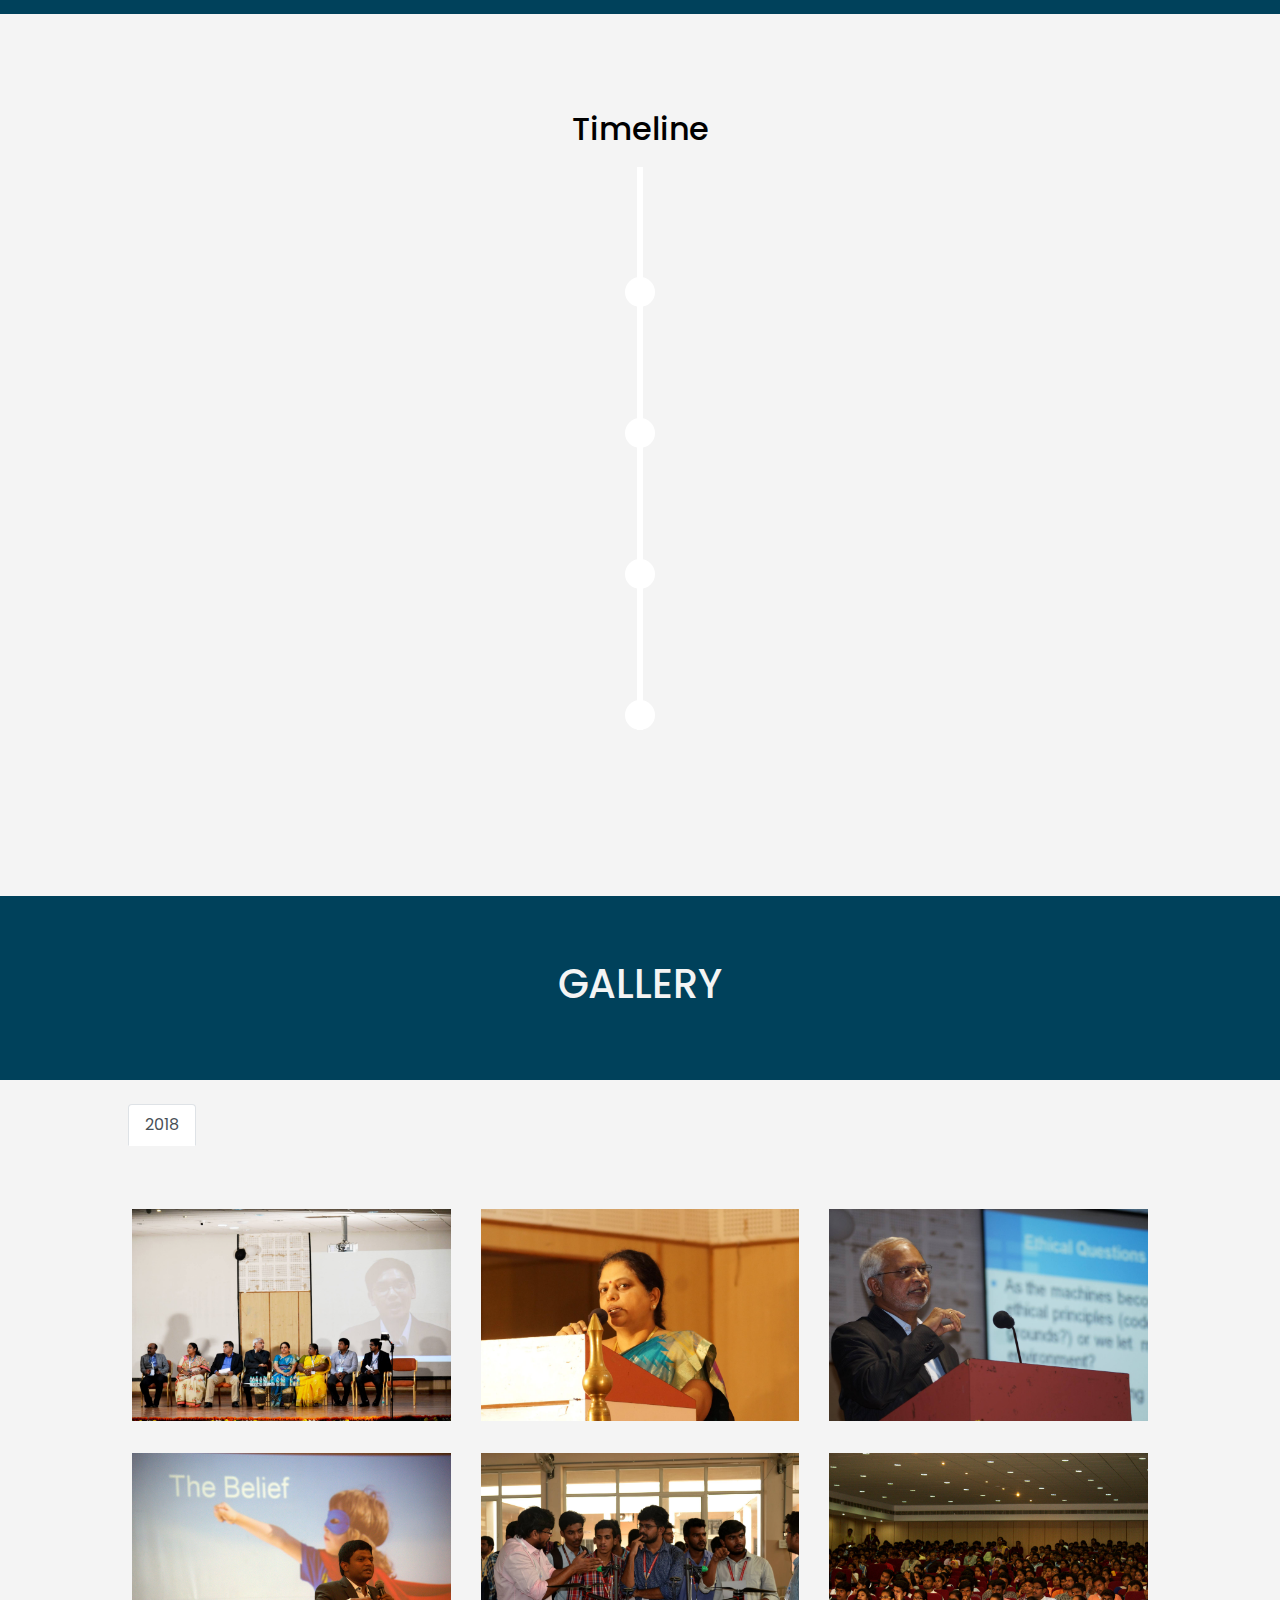
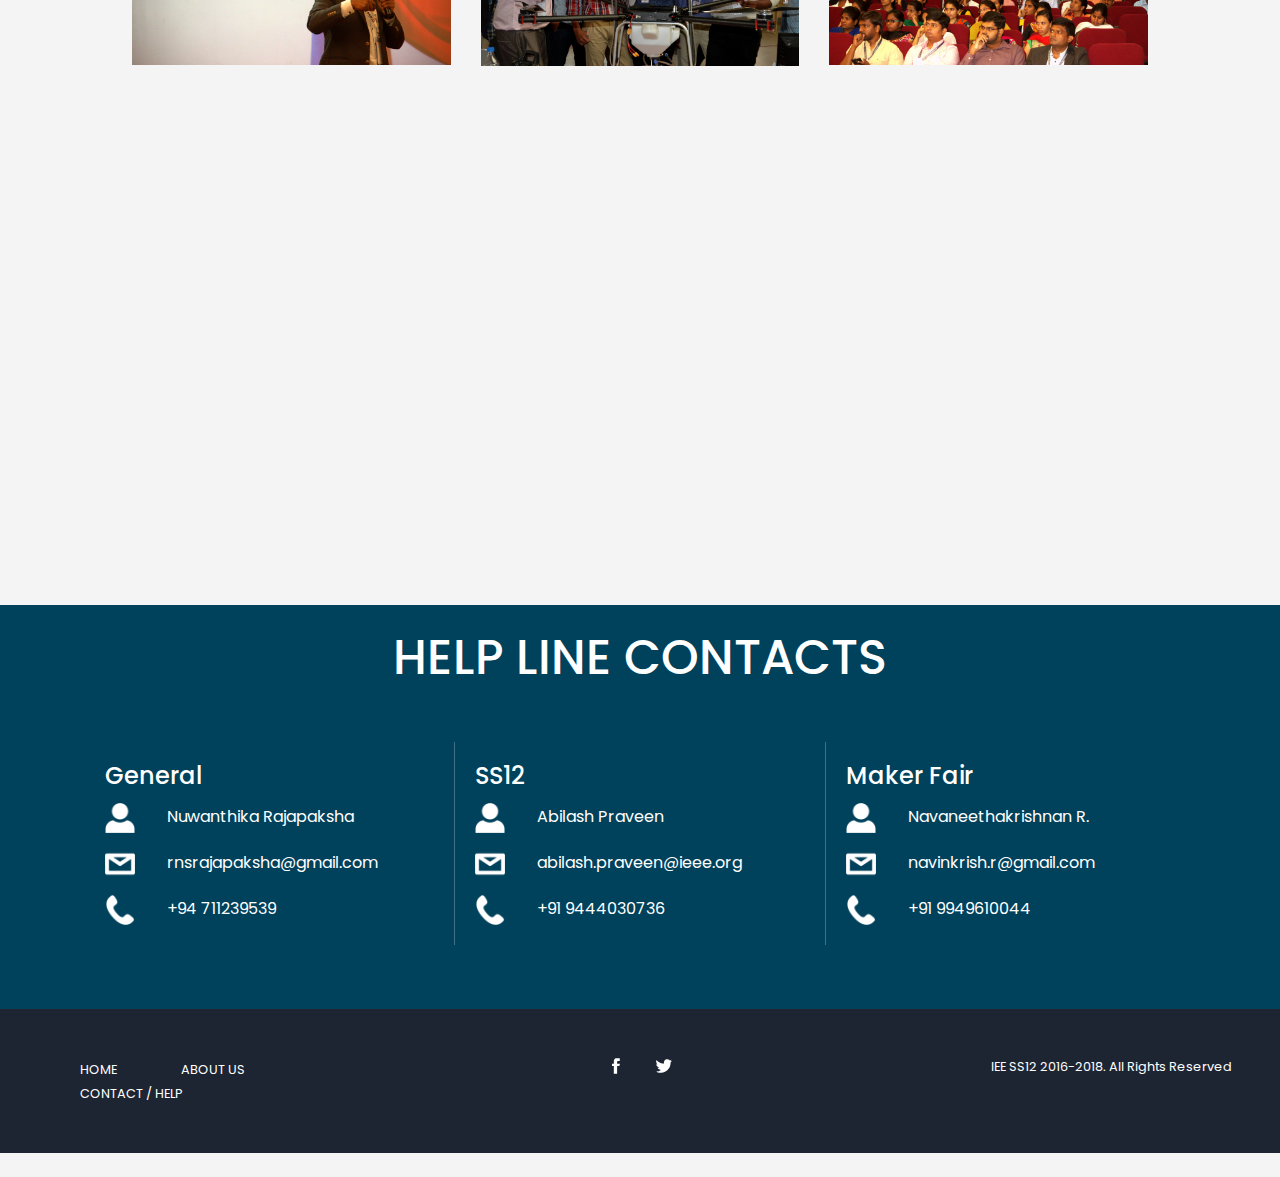
==== commit 9404abbe: "Some of the changes to the <!-- PATHWAYS CARDS --> section" ====
--- a/index.html
+++ b/index.html
@@ -43,7 +43,7 @@
 </head>
 
 <body>
-    <!-- DILLON START -->
+    
     <!-- NAVIGATION -->
     <nav class="navbar navbar-expand-lg navbar-light bg-light fixed-top">
         <button class="navbar-toggler" type="button" data-toggle="collapse" data-target="#navbarTogglerDemo03" aria-controls="navbarTogglerDemo03" aria-expanded="false" aria-label="Toggle navigation">
@@ -122,7 +122,7 @@
         </div>
     </section>
     <!-- END BANNER -->
-    <!-- DILLON END -->
+    
 
     <section class="statistics" id="statistics">
         <div class="container">
@@ -144,7 +144,7 @@
         </div>
     </section>
 
-    <!-- SULEKA START -->
+    
     <!-- COMPETITION COUNTDOWN AND STATISTICS -->
     <section class="counter" id="counter">
         <div class="container-fluid ">
@@ -161,9 +161,9 @@
                 </div>
     </section>
     <!-- END COMPETITION COUNTDOWN AND STATISTICS -->
-    <!-- SULEKA END -->
-
-    <!-- RANEESH START -->
+    
+
+    
     <!-- PATHWAYS CARDS -->
     <section class="pathways" id="pathways">
         <div class="container">
@@ -187,9 +187,9 @@
                             <h4 class="card-title">
                                 <strong>WHAT IS SS12?</strong>
                             </h4>
-                            <h6 class="card-subtitle mb-2 text-muted">A Brief Introduction</h6>
-                            <img class="card-img-top" src="images/ss12logo.png" alt="SS12 Logo">
-                            <p class="card-text pathways-card-text">SS12 is a
+                            <!-- <h6 class="card-subtitle mb-2 text-muted">A Brief Introduction</h6> -->
+                            <!-- <img class="card-img-top" src="images/ss12logo.png" alt="SS12 Logo"> -->
+                            <p class="card-text pathways-card-text" style=" margin-top: 40px">SS12 is a
                                 <strong>Code-A-Thon and Make-A-Thon Challenge</strong> organized to recognize the best social innovators in Asia Pacific. The theme for this year is
                                 <strong>‘EMPATHY TO ENGINEERING: SOLUTIONS FOR MACRO ISSUES’</strong>. Students form Universities all over Asia and Middle East will be participating displaying their engineering skills.</p>
                         </div>
@@ -204,8 +204,8 @@
                             <h4 class="card-title">
                                 <strong>WHAT IS MAKER FAIR?</strong>
                             </h4>
-                            <img class="card-img-top" src="images/ss12logo.png" alt="SS12 Logo">
-                            <p class="card-text pathways-card-text">A
+                            <!-- <img class="card-img-top" src="images/ss12logo.png" alt="SS12 Logo"> -->
+                            <p class="card-text pathways-card-text" style=" margin-top: 40px">A
                                 <strong>Maker Fair</strong> is a celebration of innovators, makers, doers coming together to showcase their products to the local community. All types of makers like Tech enthusiasts, Crafters, Tinkerers, Hobbyists, Industries
                                 and other organizations, clubs and forums, authors, artists, students and entrepreneurs are welcome to the Maker Fair.</p>
                         </div>
@@ -220,7 +220,7 @@
                             <h4 class="card-title">
                                 <strong>WHAT IS SS12 JUNIOR EINSTEIN?</strong>
                             </h4>
-                            <img class="card-img-top" src="images/ss12logo.png" alt="SS12 Logo">
+                            <!-- <img class="card-img-top" src="images/ss12logo.png" alt="SS12 Logo"> -->
                             <p class="card-text pathways-card-text">
                                 <strong>Fresh minds</strong> cater for fresh innovations in the domains untouched and for the issues unresolved. We invite students with curious minds to explore the possibility of becoming Einstein.
                             </p>
@@ -236,7 +236,7 @@
                             <h4 class="card-title">
                                 <strong>WHAT IS SS12 VIRTUAL TRACK?</strong>
                             </h4>
-                            <img class="card-img-top" src="images/ss12logo.png" alt="SS12 Logo">
+                            <!-- <img class="card-img-top" src="images/ss12logo.png" alt="SS12 Logo"> -->
                             <p class="card-text pathways-card-text">Nothing can stop people from showing off their innovation for social cause to the right audience at the right time. Distance does not matter; money is no obstacle, if your project is a point of pride for you. Participants who
                                 cannot reach the venue physically are invited to register for virtual track to present their projects online.</p>
 
@@ -274,9 +274,9 @@
         </div>
     </section>
     <!-- END PATHWAYS CARDS -->
-    <!-- RANEESH END -->
-
-    <!-- SULEKA START -->
+    
+
+    
     <!-- PROJECT AREAS -->
     <div class="row cat-back">
 
@@ -323,9 +323,9 @@
         </div>
     </div>
     <!-- END PROJECT AREAS -->
-    <!-- SULEKA END -->
-
-    <!-- DILLON START -->
+    
+
+    
     <!-- TIMELINE -->
     <div class="container-fluid timelineBack">
         <section class="timeline" id="timeline">
@@ -355,9 +355,9 @@
         </section>
     </div>
     <!-- END TIMELINE -->
-    <!-- DILLON END -->
-
-    <!-- DILUM START -->
+    
+
+    
     <!-- GALLERY -->
 
     <div class="container-fluid gallery-title">
@@ -451,9 +451,9 @@
         </div>
     </div>
     <!-- END GALLERY -->
-    <!-- DILUM END -->
-
-    <!-- RANEESH START -->
+   
+
+    
     <!-- MAP -->
     <section class="map-venue" id="map-venue">
         <div class="container-fluid">
@@ -467,9 +467,9 @@
         </div>
     </section>
     <!-- END MAP -->
-    <!-- RANEESH END -->
-
-    <!-- RANEESH START -->
+    
+
+    
     <!-- CONTACT -->
     <section class="contact" id="contact">
         <div class="container">
@@ -516,9 +516,9 @@
         </div>
     </section>
     <!-- END CONTACT -->
-    <!-- RANEESH END -->
-
-    <!-- DILLON START -->
+    
+
+    
     <!-- FOOTER START -->
     <div class="container-fluid footerWrapper">
         <div class="row">
@@ -597,7 +597,7 @@
         </div>
     </div>
     <!-- FOOTER END -->
-    <!-- DILLON END -->
+    
 
     <!-- jQuery (necessary for Bootstrap's JavaScript plugins) -->
     <script src="https://ajax.googleapis.com/ajax/libs/jquery/3.3.1/jquery.min.js"></script>
--- a/css/cards.css
+++ b/css/cards.css
@@ -74,6 +74,7 @@
 
 .pathways-card-text {
   text-align: justify;
+  /* margin-top: 10px; */
 }
 
 #card-4 {  
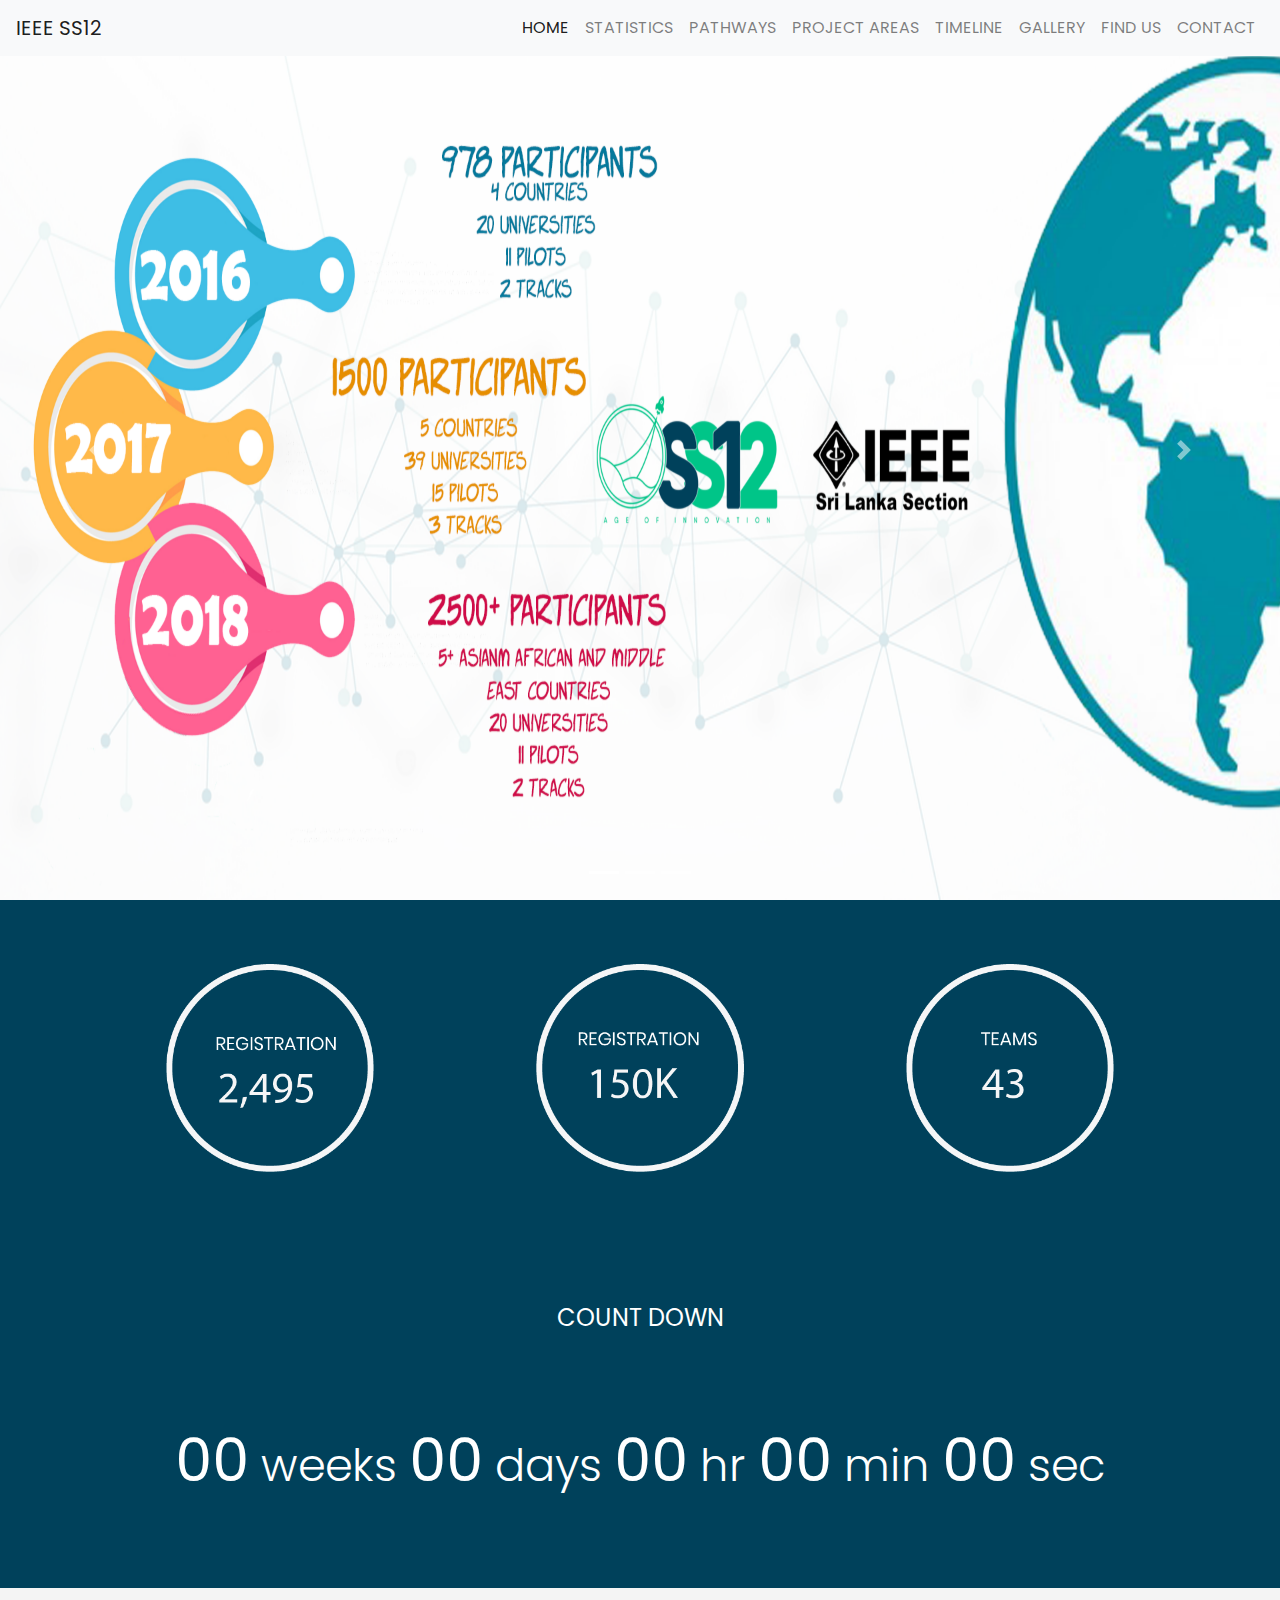
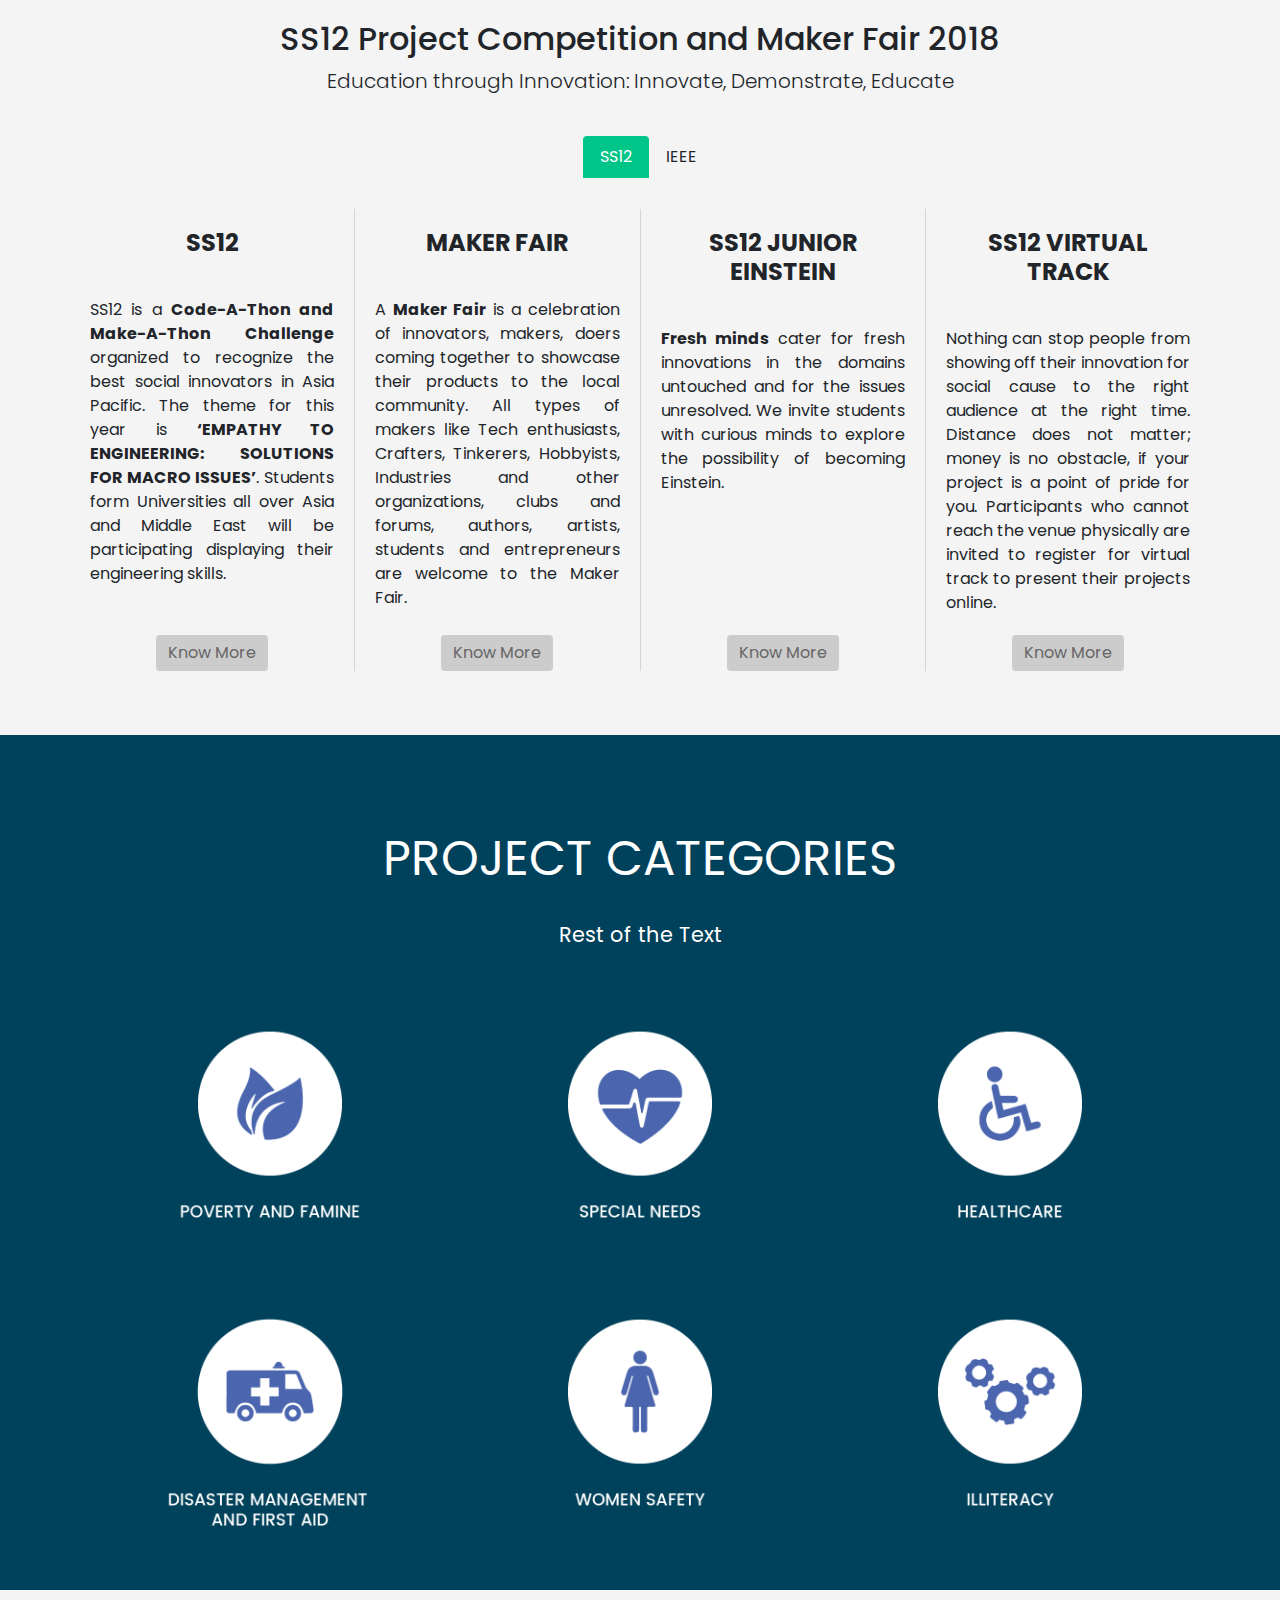
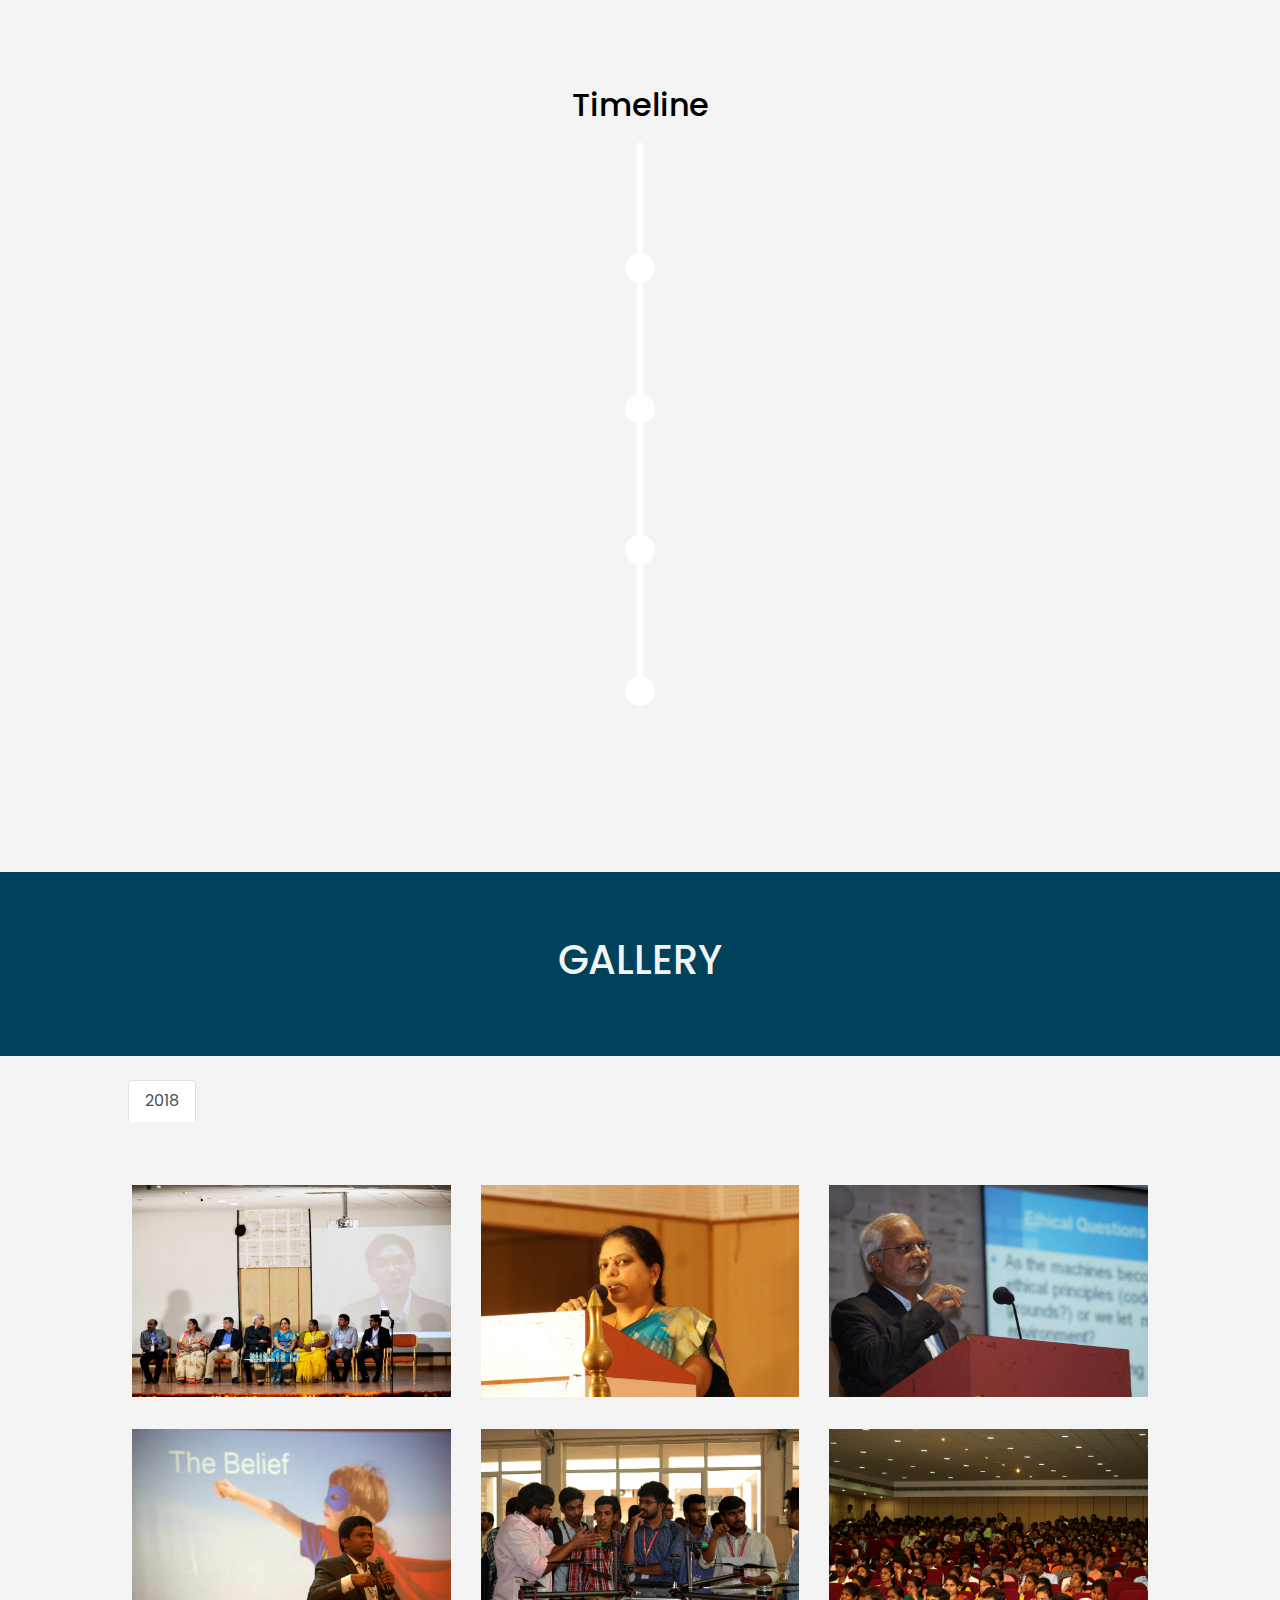
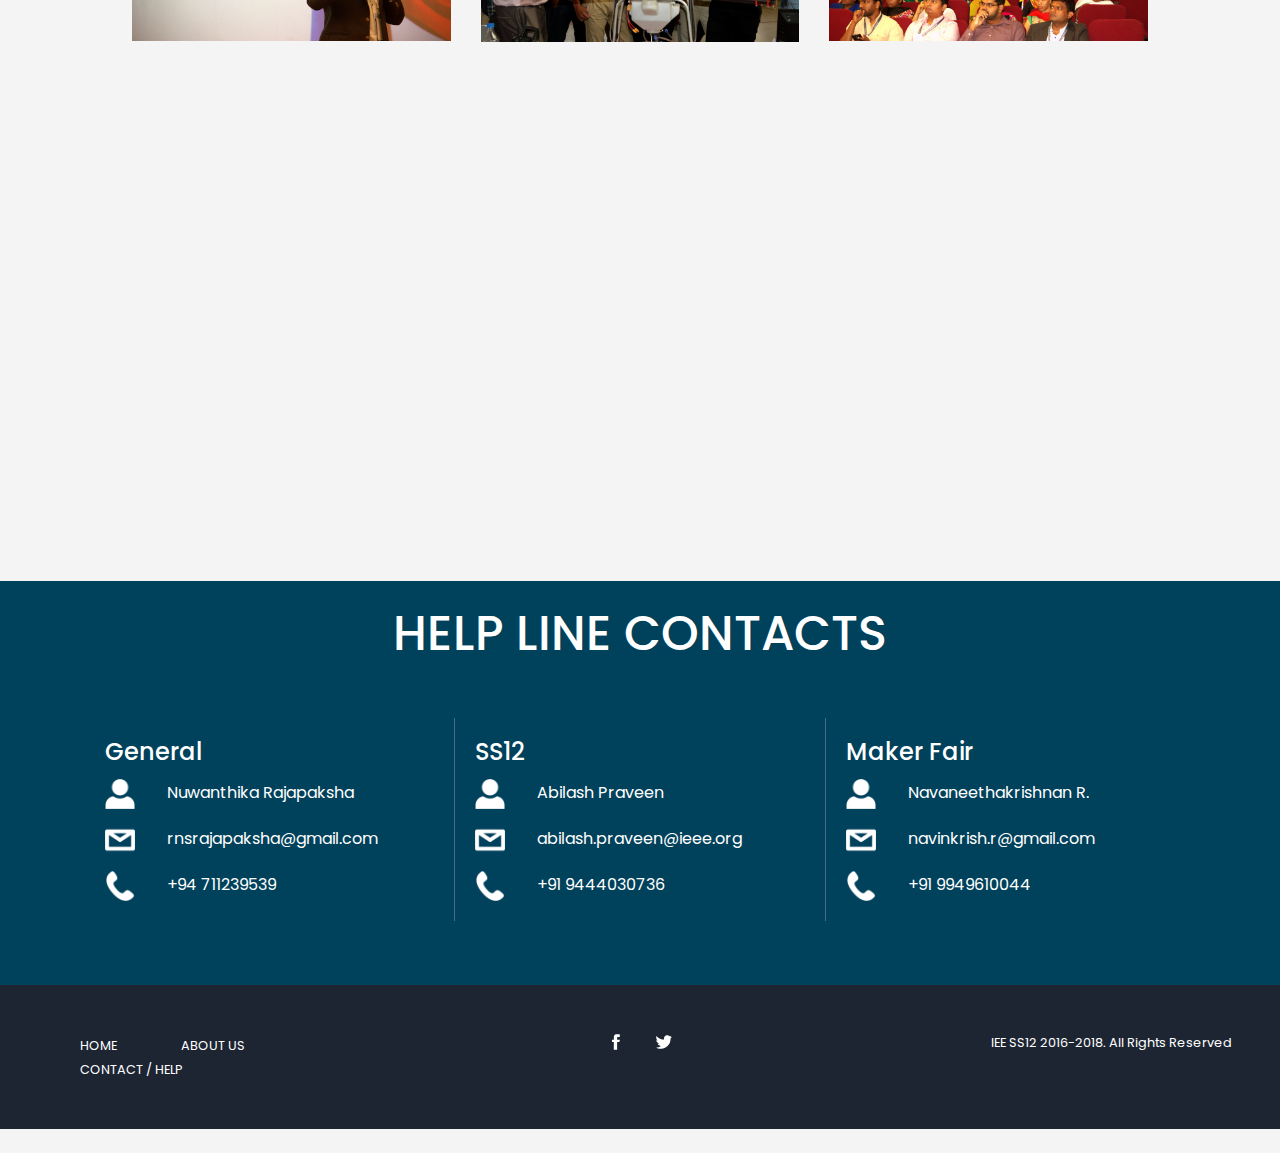
==== commit 8ef87f3c: "pathway card changes" ====
--- a/index.html
+++ b/index.html
@@ -185,7 +185,7 @@
                     <div class="card pathways-card" id="card-1" style="width: 18rem;">
                         <div class="card-body">
                             <h4 class="card-title">
-                                <strong>WHAT IS SS12?</strong>
+                                <strong>SS12</strong>
                             </h4>
                             <!-- <h6 class="card-subtitle mb-2 text-muted">A Brief Introduction</h6> -->
                             <!-- <img class="card-img-top" src="images/ss12logo.png" alt="SS12 Logo"> -->
@@ -202,7 +202,7 @@
                     <div class="card pathways-card" id="card-2" style="width: 18rem;">
                         <div class="card-body">
                             <h4 class="card-title">
-                                <strong>WHAT IS MAKER FAIR?</strong>
+                                <strong>MAKER FAIR</strong>
                             </h4>
                             <!-- <img class="card-img-top" src="images/ss12logo.png" alt="SS12 Logo"> -->
                             <p class="card-text pathways-card-text" style=" margin-top: 40px">A
@@ -218,10 +218,10 @@
                     <div class="card pathways-card" id="card-3" style="width: 18rem;">
                         <div class="card-body">
                             <h4 class="card-title">
-                                <strong>WHAT IS SS12 JUNIOR EINSTEIN?</strong>
+                                <strong>SS12 JUNIOR EINSTEIN</strong>
                             </h4>
                             <!-- <img class="card-img-top" src="images/ss12logo.png" alt="SS12 Logo"> -->
-                            <p class="card-text pathways-card-text">
+                            <p class="card-text pathways-card-text" style=" margin-top: 40px">
                                 <strong>Fresh minds</strong> cater for fresh innovations in the domains untouched and for the issues unresolved. We invite students with curious minds to explore the possibility of becoming Einstein.
                             </p>
                         </div>
@@ -234,10 +234,10 @@
                     <div class="card pathways-card" id="card-4" style="width: 18rem;">
                         <div class="card-body">
                             <h4 class="card-title">
-                                <strong>WHAT IS SS12 VIRTUAL TRACK?</strong>
+                                <strong>SS12 VIRTUAL TRACK</strong>
                             </h4>
                             <!-- <img class="card-img-top" src="images/ss12logo.png" alt="SS12 Logo"> -->
-                            <p class="card-text pathways-card-text">Nothing can stop people from showing off their innovation for social cause to the right audience at the right time. Distance does not matter; money is no obstacle, if your project is a point of pride for you. Participants who
+                            <p class="card-text pathways-card-text" style=" margin-top: 40px">Nothing can stop people from showing off their innovation for social cause to the right audience at the right time. Distance does not matter; money is no obstacle, if your project is a point of pride for you. Participants who
                                 cannot reach the venue physically are invited to register for virtual track to present their projects online.</p>
 
                         </div>
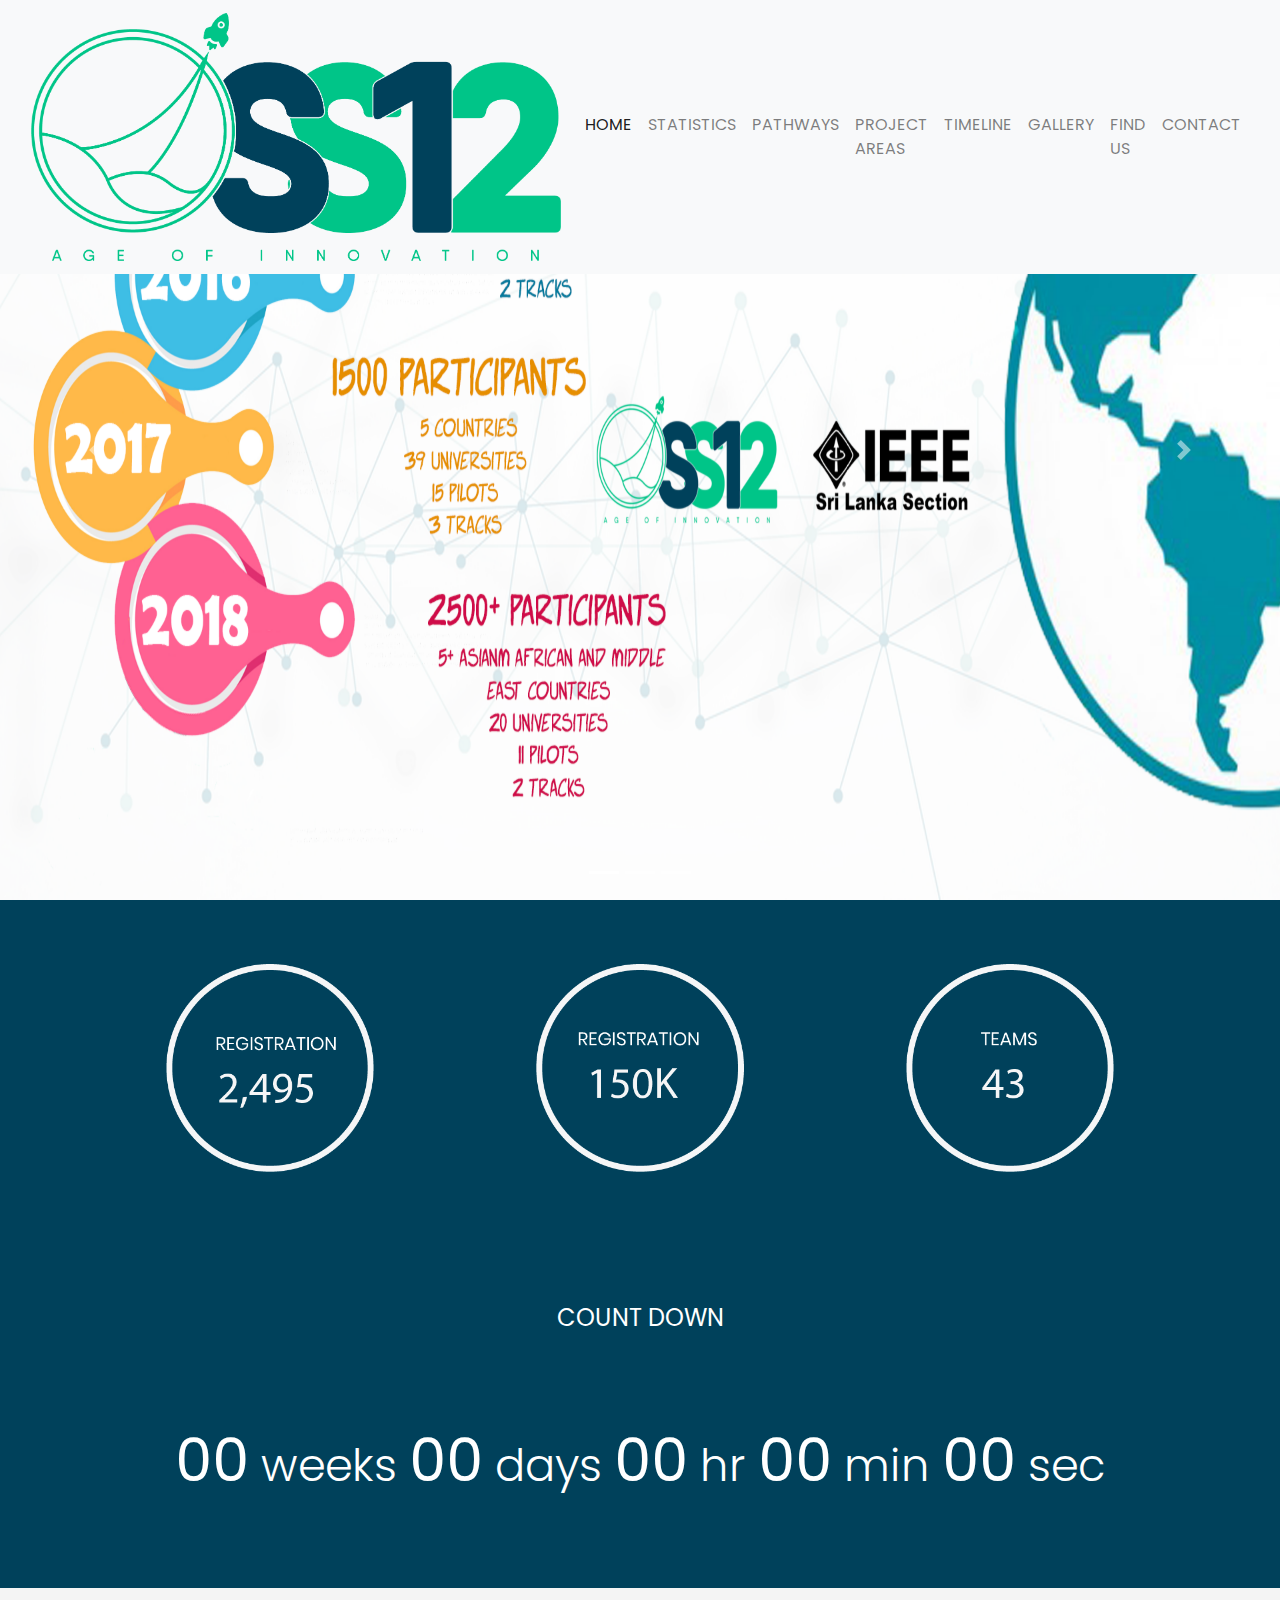
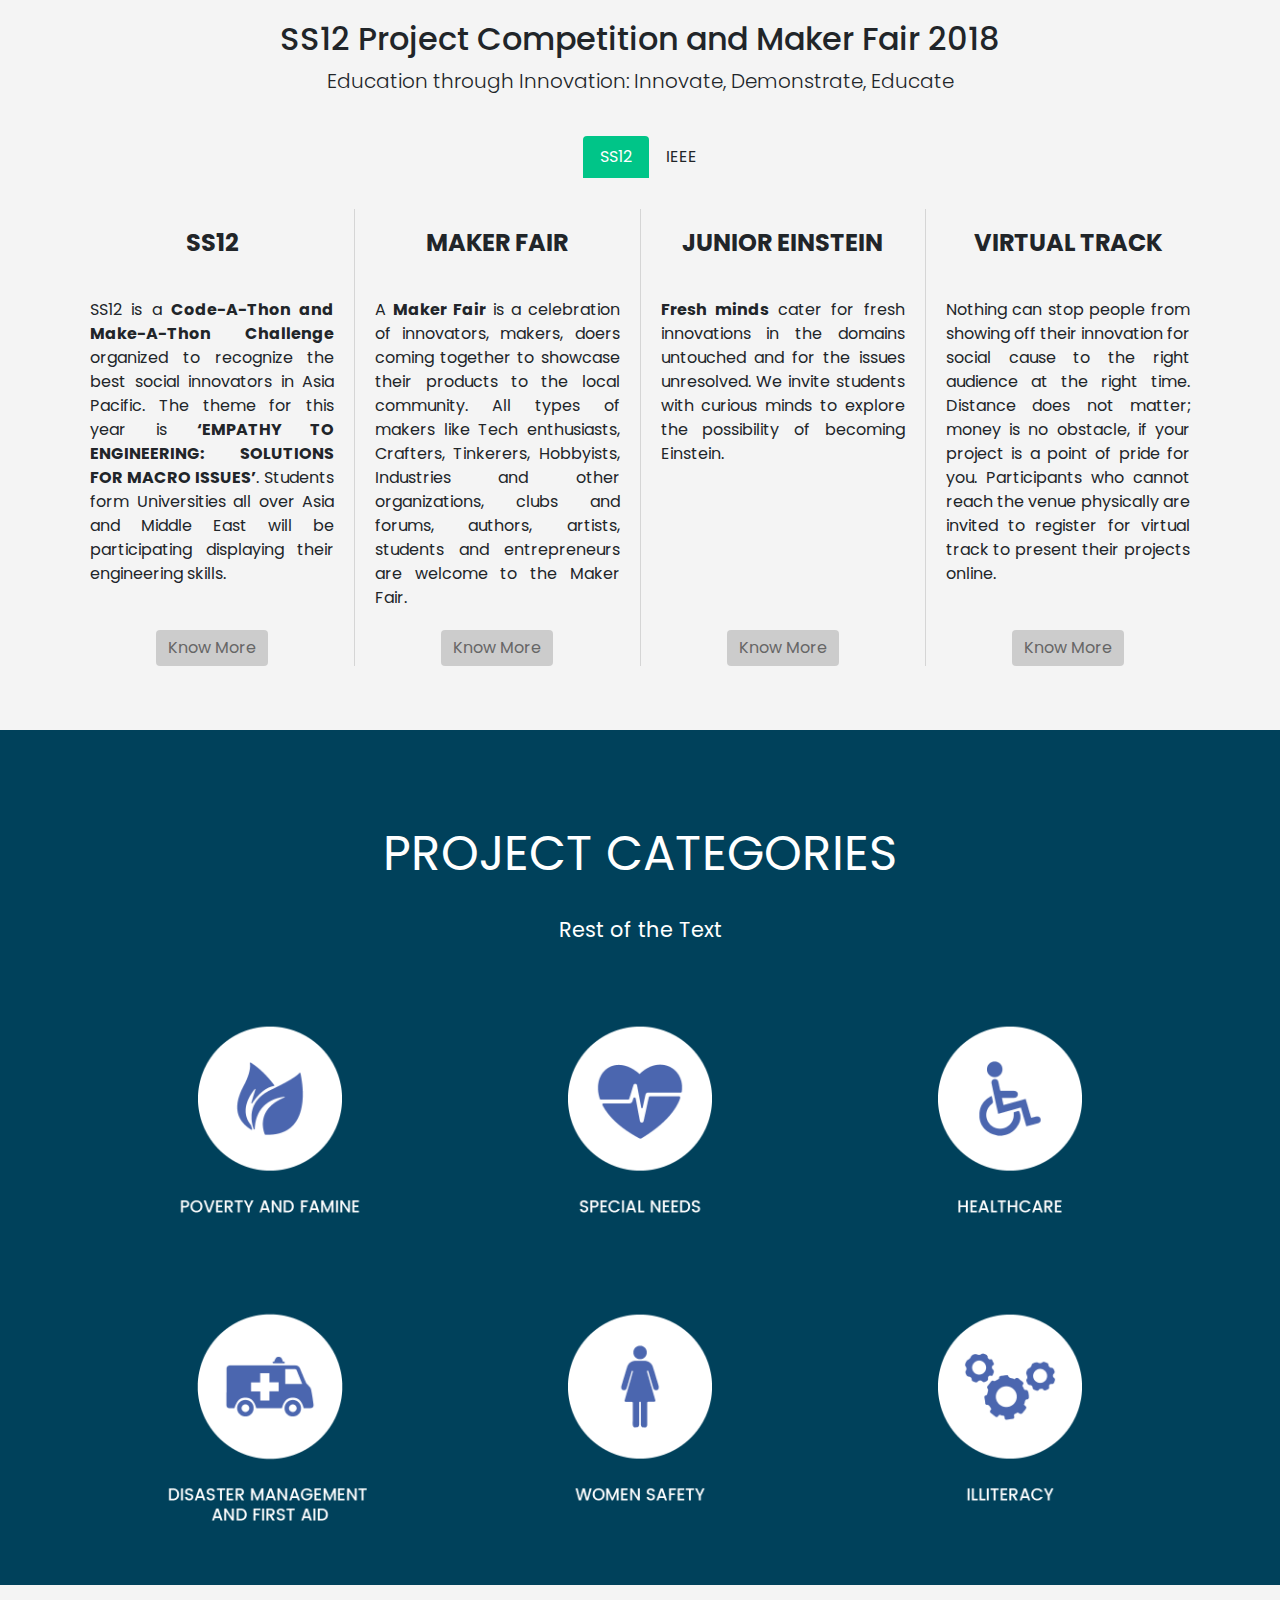
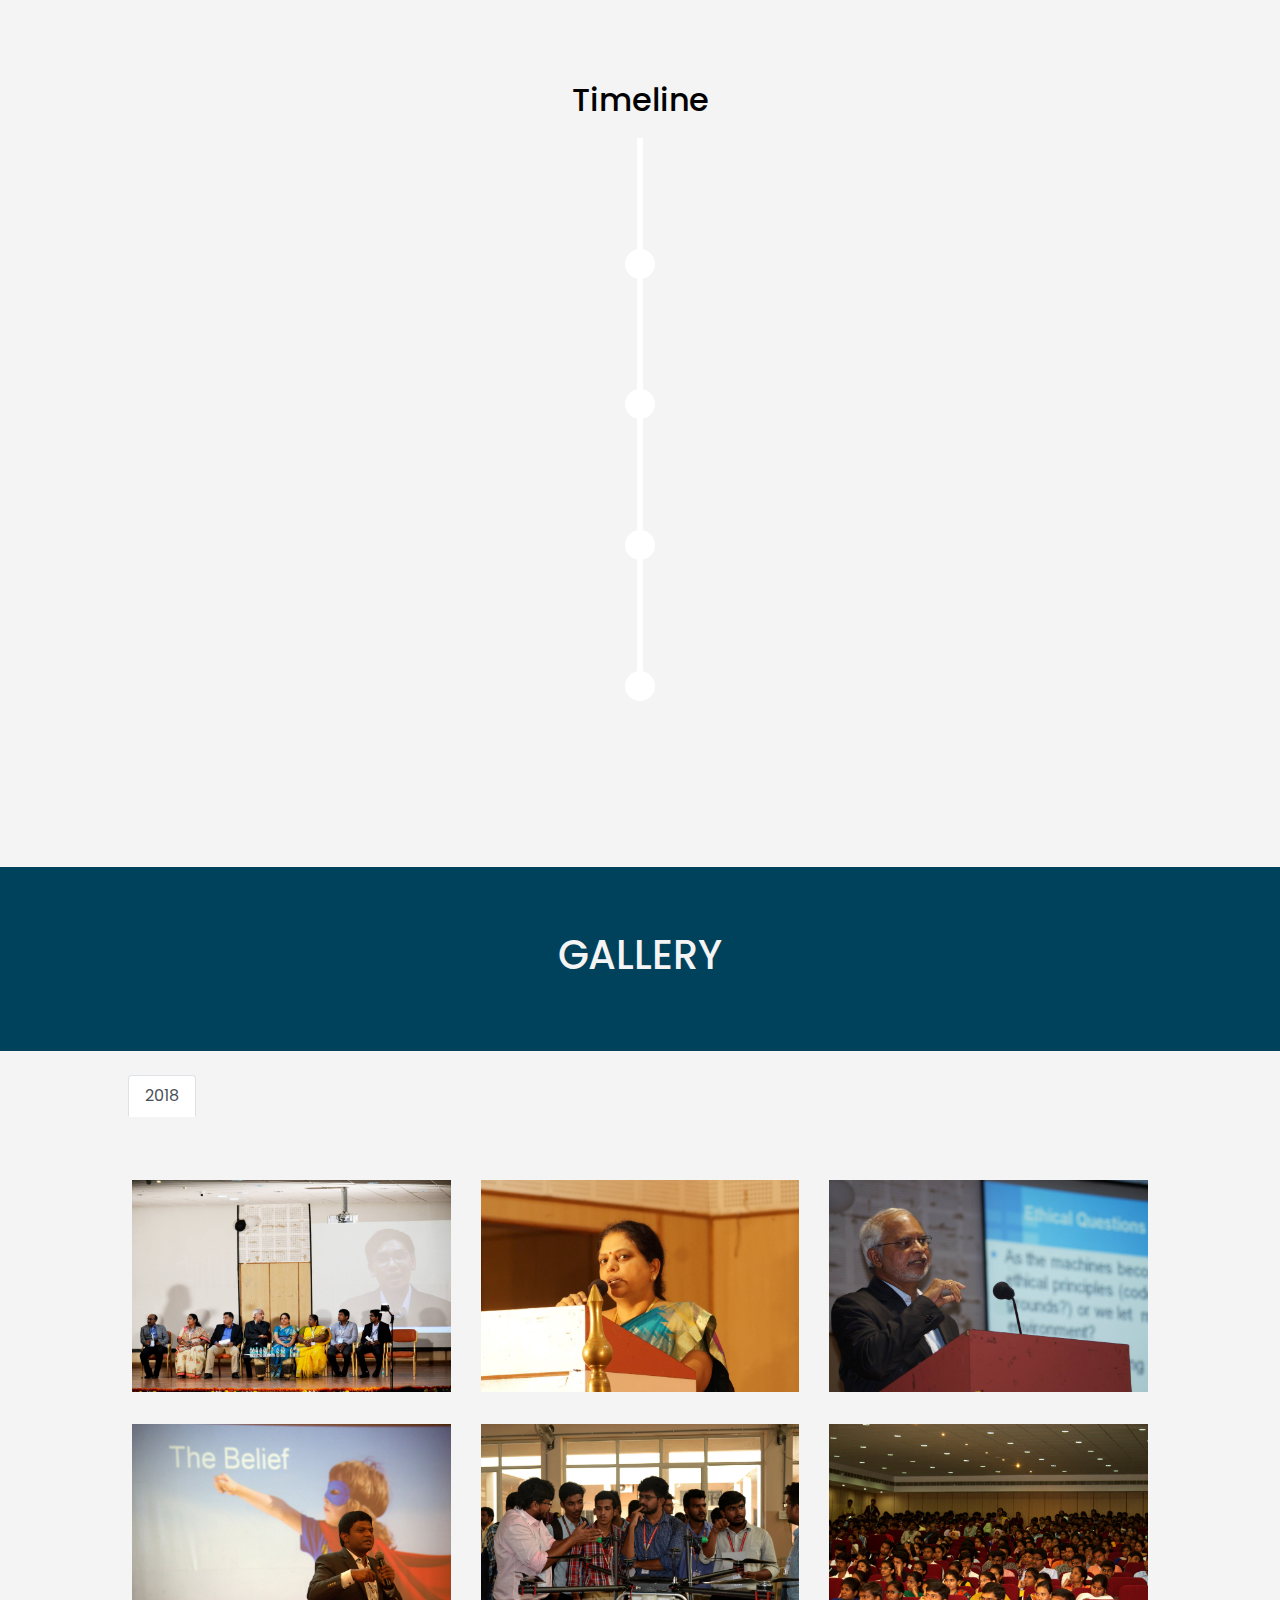
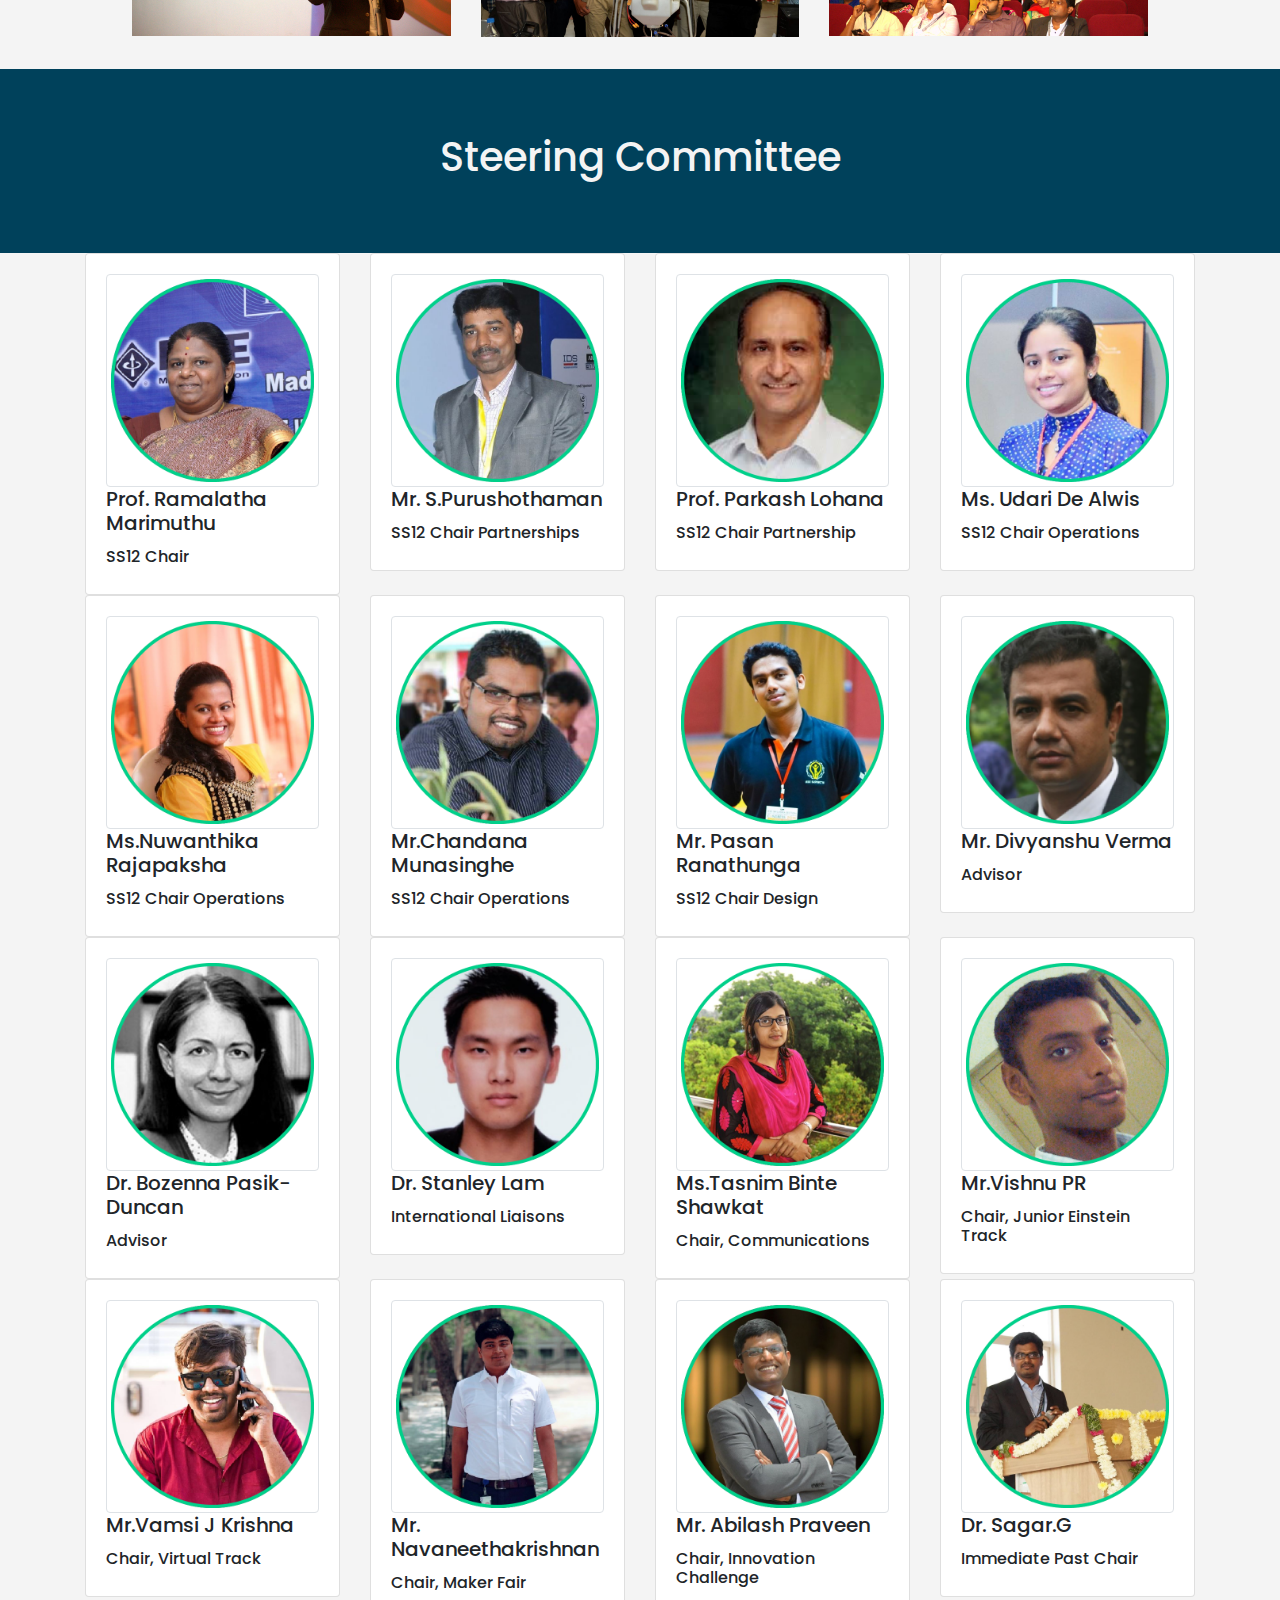
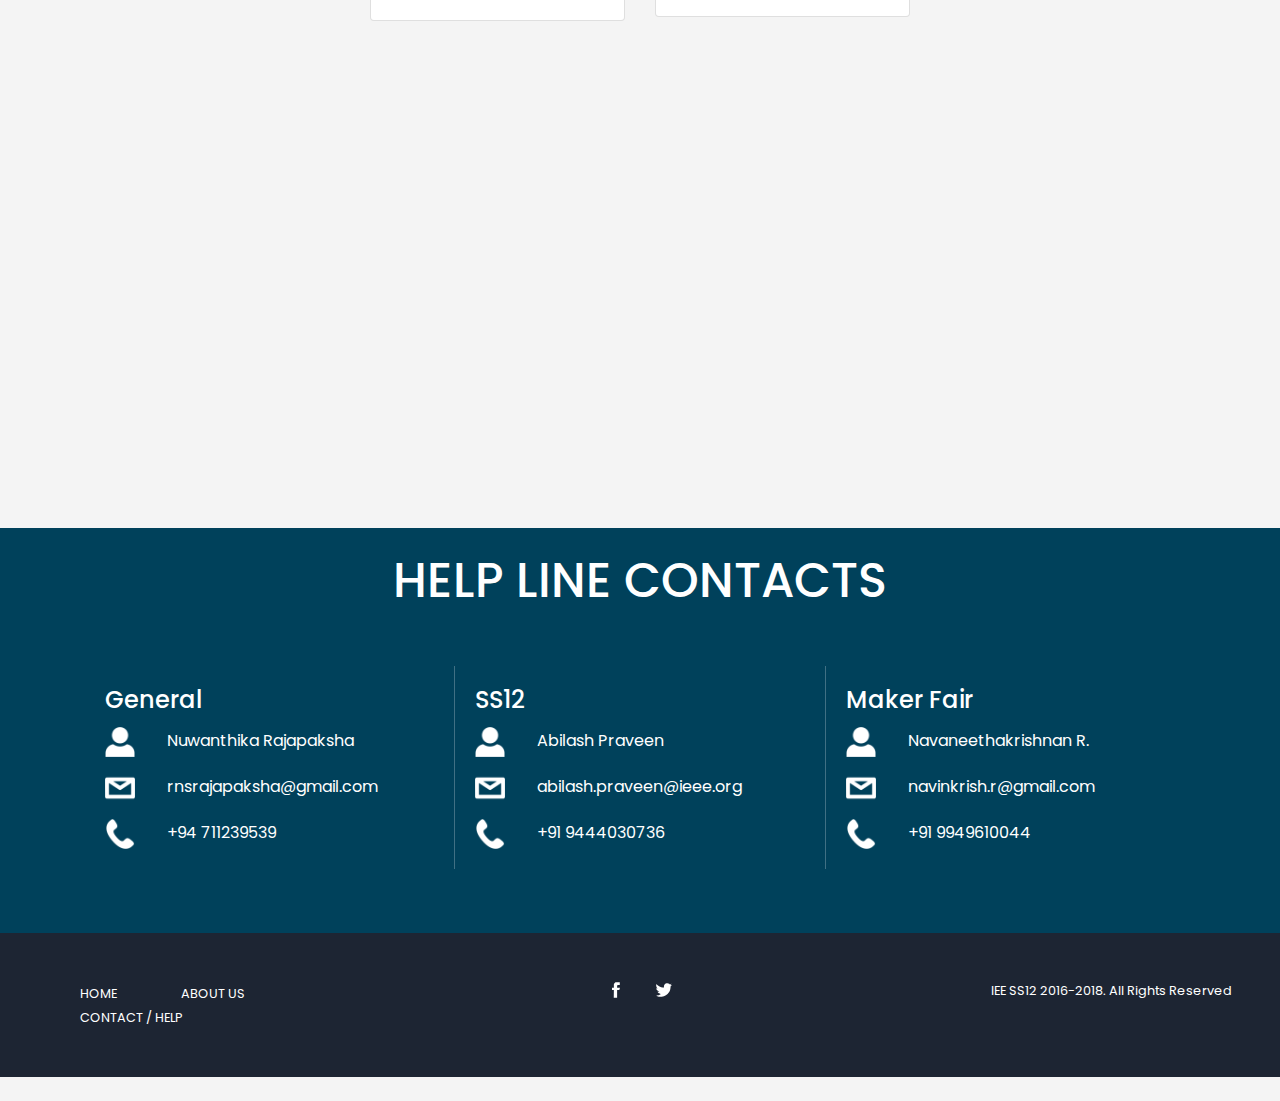
==== commit ea397649: "added description to steering committee" ====
--- a/index.html
+++ b/index.html
@@ -43,48 +43,53 @@
 </head>
 
 <body>
-    
+
     <!-- NAVIGATION -->
     <nav class="navbar navbar-expand-lg navbar-light bg-light fixed-top">
-        <button class="navbar-toggler" type="button" data-toggle="collapse" data-target="#navbarTogglerDemo03" aria-controls="navbarTogglerDemo03" aria-expanded="false" aria-label="Toggle navigation">
-            <span class="navbar-toggler-icon"></span>
-        </button>
-        <a class="navbar-brand" href="#">IEEE SS12</a>
-
-        <div class="collapse navbar-collapse" id="navbarTogglerDemo03">
-            <div class="navbar-nav mr-auto mt-2 mt-lg-0"></div>
-
-            <div class="my-2 my-lg-0">
-                <ul class="navbar-nav mr-auto mt-2 mt-lg-0">
-                    <li class="nav-item active">
-                        <a class="nav-link" href="#carousel">HOME
-                            <span class="sr-only">(current)</span>
-                        </a>
-                    </li>
-                    <li class="nav-item">
-                        <a class="nav-link" href="#statistics">STATISTICS</a>
-                    </li>
-                    <li class="nav-item">
-                        <a class="nav-link" href="#pathways">PATHWAYS</a>
-                    </li>
-                    <li class="nav-item">
-                        <a class="nav-link" href="#project-areas">PROJECT AREAS</a>
-                    </li>
-                    <li class="nav-item">
-                        <a class="nav-link" href="#timeline">TIMELINE</a>
-                    </li>
-                    <li class="nav-item">
-                        <a class="nav-link" href="#gallery">GALLERY</a>
-                    </li>
-                    <li class="nav-item">
-                        <a class="nav-link" href="#map-venue">FIND US</a>
-                    </li>
-                    <li class="nav-item">
-                        <a class="nav-link" href="#contact">CONTACT</a>
-                    </li>
-                </ul>
-            </div>
-
+        <div class="container-fluid">
+            <button class="navbar-toggler" type="button" data-toggle="collapse" data-target="#navbarTogglerDemo03" aria-controls="navbarTogglerDemo03"
+                aria-expanded="false" aria-label="Toggle navigation">
+                <span class="navbar-toggler-icon"></span>
+            </button>
+            <a class="navbar-brand" href="#">
+                <img src="./images/colour-logo.png" alt="IEEE SS12" class="img-fluid" id="main-logo">
+            </a>
+
+            <div class="collapse navbar-collapse" id="navbarTogglerDemo03">
+                <div class="navbar-nav mr-auto mt-2 mt-lg-0"></div>
+
+                <div class="my-2 my-lg-0">
+                    <ul class="navbar-nav mr-auto mt-2 mt-lg-0">
+                        <li class="nav-item active">
+                            <a class="nav-link" href="#carousel">HOME
+                                <span class="sr-only">(current)</span>
+                            </a>
+                        </li>
+                        <li class="nav-item">
+                            <a class="nav-link" href="#statistics">STATISTICS</a>
+                        </li>
+                        <li class="nav-item">
+                            <a class="nav-link" href="#pathways">PATHWAYS</a>
+                        </li>
+                        <li class="nav-item">
+                            <a class="nav-link" href="#project-areas">PROJECT AREAS</a>
+                        </li>
+                        <li class="nav-item">
+                            <a class="nav-link" href="#timeline">TIMELINE</a>
+                        </li>
+                        <li class="nav-item">
+                            <a class="nav-link" href="#gallery">GALLERY</a>
+                        </li>
+                        <li class="nav-item">
+                            <a class="nav-link" href="#map-venue">FIND US</a>
+                        </li>
+                        <li class="nav-item">
+                            <a class="nav-link" href="#contact">CONTACT</a>
+                        </li>
+                    </ul>
+                </div>
+
+            </div>
         </div>
     </nav>
     <!-- END NAVIGATION -->
@@ -122,7 +127,7 @@
         </div>
     </section>
     <!-- END BANNER -->
-    
+
 
     <section class="statistics" id="statistics">
         <div class="container">
@@ -144,7 +149,7 @@
         </div>
     </section>
 
-    
+
     <!-- COMPETITION COUNTDOWN AND STATISTICS -->
     <section class="counter" id="counter">
         <div class="container-fluid ">
@@ -161,9 +166,9 @@
                 </div>
     </section>
     <!-- END COMPETITION COUNTDOWN AND STATISTICS -->
-    
-
-    
+
+
+
     <!-- PATHWAYS CARDS -->
     <section class="pathways" id="pathways">
         <div class="container">
@@ -190,8 +195,10 @@
                             <!-- <h6 class="card-subtitle mb-2 text-muted">A Brief Introduction</h6> -->
                             <!-- <img class="card-img-top" src="images/ss12logo.png" alt="SS12 Logo"> -->
                             <p class="card-text pathways-card-text" style=" margin-top: 40px">SS12 is a
-                                <strong>Code-A-Thon and Make-A-Thon Challenge</strong> organized to recognize the best social innovators in Asia Pacific. The theme for this year is
-                                <strong>‘EMPATHY TO ENGINEERING: SOLUTIONS FOR MACRO ISSUES’</strong>. Students form Universities all over Asia and Middle East will be participating displaying their engineering skills.</p>
+                                <strong>Code-A-Thon and Make-A-Thon Challenge</strong> organized to recognize the best social innovators
+                                in Asia Pacific. The theme for this year is
+                                <strong>‘EMPATHY TO ENGINEERING: SOLUTIONS FOR MACRO ISSUES’</strong>. Students form Universities
+                                all over Asia and Middle East will be participating displaying their engineering skills.</p>
                         </div>
                         <div class="know-more-btn-section">
                             <a href="about.html#card-1" id="know-more-link" style="text-decoration: none; margin: 4em auto;">
@@ -206,8 +213,10 @@
                             </h4>
                             <!-- <img class="card-img-top" src="images/ss12logo.png" alt="SS12 Logo"> -->
                             <p class="card-text pathways-card-text" style=" margin-top: 40px">A
-                                <strong>Maker Fair</strong> is a celebration of innovators, makers, doers coming together to showcase their products to the local community. All types of makers like Tech enthusiasts, Crafters, Tinkerers, Hobbyists, Industries
-                                and other organizations, clubs and forums, authors, artists, students and entrepreneurs are welcome to the Maker Fair.</p>
+                                <strong>Maker Fair</strong> is a celebration of innovators, makers, doers coming together to showcase
+                                their products to the local community. All types of makers like Tech enthusiasts, Crafters,
+                                Tinkerers, Hobbyists, Industries and other organizations, clubs and forums, authors, artists,
+                                students and entrepreneurs are welcome to the Maker Fair.</p>
                         </div>
                         <div class="know-more-btn-section">
                             <a href="about.html#card-2" id="know-more-link" style="text-decoration: none; margin: 4em auto;">
@@ -218,11 +227,13 @@
                     <div class="card pathways-card" id="card-3" style="width: 18rem;">
                         <div class="card-body">
                             <h4 class="card-title">
-                                <strong>SS12 JUNIOR EINSTEIN</strong>
+                                <strong>JUNIOR EINSTEIN</strong>
                             </h4>
                             <!-- <img class="card-img-top" src="images/ss12logo.png" alt="SS12 Logo"> -->
                             <p class="card-text pathways-card-text" style=" margin-top: 40px">
-                                <strong>Fresh minds</strong> cater for fresh innovations in the domains untouched and for the issues unresolved. We invite students with curious minds to explore the possibility of becoming Einstein.
+                                <strong>Fresh minds</strong> cater for fresh innovations in the domains untouched and for the issues
+                                unresolved. We invite students with curious minds to explore the possibility of becoming
+                                Einstein.
                             </p>
                         </div>
                         <div class="know-more-btn-section">
@@ -234,11 +245,13 @@
                     <div class="card pathways-card" id="card-4" style="width: 18rem;">
                         <div class="card-body">
                             <h4 class="card-title">
-                                <strong>SS12 VIRTUAL TRACK</strong>
+                                <strong>VIRTUAL TRACK</strong>
                             </h4>
                             <!-- <img class="card-img-top" src="images/ss12logo.png" alt="SS12 Logo"> -->
-                            <p class="card-text pathways-card-text" style=" margin-top: 40px">Nothing can stop people from showing off their innovation for social cause to the right audience at the right time. Distance does not matter; money is no obstacle, if your project is a point of pride for you. Participants who
-                                cannot reach the venue physically are invited to register for virtual track to present their projects online.</p>
+                            <p class="card-text pathways-card-text" style=" margin-top: 40px">Nothing can stop people from showing off their innovation for social cause to the right audience
+                                at the right time. Distance does not matter; money is no obstacle, if your project is a point
+                                of pride for you. Participants who cannot reach the venue physically are invited to register
+                                for virtual track to present their projects online.</p>
 
                         </div>
                         <div class="know-more-btn-section">
@@ -263,69 +276,74 @@
                         </div>
                     </div>
                     <div class="card-body" style="text-align: justify;">
-                        <p>IEEE is the world’s largest technical professional organization dedicated to advancing technology for the benefit of humanity. IEEE and its members inspire a global community to innovate for a better tomorrow through its highly-cited
-                            publications, conferences, technology standards, and professional and educational activities. IEEE is the trusted “voice” for engineering, computing and technology information around the globe. There are more than 420,000 IEEE
-                            members in more than 160 countries.</p>
-                        <p>IEEE publishes a third of the world’s technical literature in electrical engineering, computer science and electronics and is a leading developer of international standards that underpin many of today’s telecommunications, information
-                            technology and power generation products and services. </p>
+                        <p>IEEE is the world’s largest technical professional organization dedicated to advancing technology
+                            for the benefit of humanity. IEEE and its members inspire a global community to innovate for
+                            a better tomorrow through its highly-cited publications, conferences, technology standards, and
+                            professional and educational activities. IEEE is the trusted “voice” for engineering, computing
+                            and technology information around the globe. There are more than 420,000 IEEE members in more
+                            than 160 countries.</p>
+                        <p>IEEE publishes a third of the world’s technical literature in electrical engineering, computer science
+                            and electronics and is a leading developer of international standards that underpin many of today’s
+                            telecommunications, information technology and power generation products and services. </p>
                     </div>
                 </div>
             </div>
         </div>
     </section>
     <!-- END PATHWAYS CARDS -->
-    
-
-    
-    <!-- PROJECT AREAS -->
-    <div class="row cat-back">
-
-        <div class="col-lg-12 col-xs-12">
-            <div class="row">
-                <p class="title-main">PROJECT CATEGORIES</p>
-            </div>
-            <div class="row">
-                <p class="title-sub">Rest of the Text</p>
-            </div>
-        </div>
-
-        <div class="container">
-            <div class="col-lg-4 col-sm-6 cat-img">
-                <div class="text-center">
-                    <img src="images/cat/cat-01.png" class="cat-size-img" alt="...">
-                </div>
-            </div>
-            <div class="col-lg-4 col-sm-6 cat-img">
-                <div class="text-center">
-                    <img src="images/cat/cat-02.png" class="cat-size-img" alt="...">
-                </div>
-            </div>
-            <div class="col-lg-4 col-sm-6 cat-img">
-                <div class="text-center">
-                    <img src="images/cat/cat-03.png" class="cat-size-img" alt="...">
-                </div>
-            </div>
-            <div class="col-lg-4 col-sm-6 cat-img">
-                <div class="text-center">
-                    <img src="images/cat/cat-04.png" class="cat-size-img" alt="...">
-                </div>
-            </div>
-            <div class="col-lg-4 col-sm-6 cat-img">
-                <div class="text-center">
-                    <img src="images/cat/cat-05.png" class="cat-size-img" alt="...">
-                </div>
-            </div>
-            <div class="col-lg-4 col-sm-6 cat-img">
-                <div class="text-center">
-                    <img src="images/cat/cat-06.png" class="cat-size-img" alt="...">
+
+
+    <div class="container-fluid">
+        <!-- PROJECT AREAS -->
+        <div class="row cat-back">
+
+            <div class="col-lg-12 col-xs-12">
+                <div class="row">
+                    <p class="title-main">PROJECT CATEGORIES</p>
+                </div>
+                <div class="row">
+                    <p class="title-sub">Rest of the Text</p>
+                </div>
+            </div>
+
+            <div class="container">
+                <div class="col-lg-4 col-sm-6 cat-img">
+                    <div class="text-center">
+                        <img src="images/cat/cat-01.png" class="cat-size-img" alt="...">
+                    </div>
+                </div>
+                <div class="col-lg-4 col-sm-6 cat-img">
+                    <div class="text-center">
+                        <img src="images/cat/cat-02.png" class="cat-size-img" alt="...">
+                    </div>
+                </div>
+                <div class="col-lg-4 col-sm-6 cat-img">
+                    <div class="text-center">
+                        <img src="images/cat/cat-03.png" class="cat-size-img" alt="...">
+                    </div>
+                </div>
+                <div class="col-lg-4 col-sm-6 cat-img">
+                    <div class="text-center">
+                        <img src="images/cat/cat-04.png" class="cat-size-img" alt="...">
+                    </div>
+                </div>
+                <div class="col-lg-4 col-sm-6 cat-img">
+                    <div class="text-center">
+                        <img src="images/cat/cat-05.png" class="cat-size-img" alt="...">
+                    </div>
+                </div>
+                <div class="col-lg-4 col-sm-6 cat-img">
+                    <div class="text-center">
+                        <img src="images/cat/cat-06.png" class="cat-size-img" alt="...">
+                    </div>
                 </div>
             </div>
         </div>
     </div>
     <!-- END PROJECT AREAS -->
-    
-
-    
+
+
+
     <!-- TIMELINE -->
     <div class="container-fluid timelineBack">
         <section class="timeline" id="timeline">
@@ -355,9 +373,9 @@
         </section>
     </div>
     <!-- END TIMELINE -->
-    
-
-    
+
+
+
     <!-- GALLERY -->
 
     <div class="container-fluid gallery-title">
@@ -413,37 +431,46 @@
                 <div class="container gallery-section">
                     <div class="row gallery-row">
                         <div class="col-lg-4 col-md-4">
-                            <img class="gallery-item" src="https://40.media.tumblr.com/7302cf024c924726c6ad99bb80b0be41/tumblr_nauccbKUCw1tubinno1_1280.jpg" />
-                        </div>
-                        <div class="col-lg-4 col-md-4">
-                            <img class="gallery-item" src="https://40.media.tumblr.com/7302cf024c924726c6ad99bb80b0be41/tumblr_nauccbKUCw1tubinno1_1280.jpg" />
-                        </div>
-                        <div class="col-lg-4 col-md-4">
-                            <img class="gallery-item" src="https://40.media.tumblr.com/7302cf024c924726c6ad99bb80b0be41/tumblr_nauccbKUCw1tubinno1_1280.jpg" />
+                            <img class="gallery-item" src="https://40.media.tumblr.com/7302cf024c924726c6ad99bb80b0be41/tumblr_nauccbKUCw1tubinno1_1280.jpg"
+                            />
+                        </div>
+                        <div class="col-lg-4 col-md-4">
+                            <img class="gallery-item" src="https://40.media.tumblr.com/7302cf024c924726c6ad99bb80b0be41/tumblr_nauccbKUCw1tubinno1_1280.jpg"
+                            />
+                        </div>
+                        <div class="col-lg-4 col-md-4">
+                            <img class="gallery-item" src="https://40.media.tumblr.com/7302cf024c924726c6ad99bb80b0be41/tumblr_nauccbKUCw1tubinno1_1280.jpg"
+                            />
                         </div>
                     </div>
 
                     <div class="row gallery-row">
                         <div class="col-lg-4 col-md-4">
-                            <img class="gallery-item" src="https://40.media.tumblr.com/7302cf024c924726c6ad99bb80b0be41/tumblr_nauccbKUCw1tubinno1_1280.jpg" />
-                        </div>
-                        <div class="col-lg-4 col-md-4">
-                            <img class="gallery-item" src="https://40.media.tumblr.com/7302cf024c924726c6ad99bb80b0be41/tumblr_nauccbKUCw1tubinno1_1280.jpg" />
-                        </div>
-                        <div class="col-lg-4 col-md-4">
-                            <img class="gallery-item" src="https://40.media.tumblr.com/7302cf024c924726c6ad99bb80b0be41/tumblr_nauccbKUCw1tubinno1_1280.jpg" />
+                            <img class="gallery-item" src="https://40.media.tumblr.com/7302cf024c924726c6ad99bb80b0be41/tumblr_nauccbKUCw1tubinno1_1280.jpg"
+                            />
+                        </div>
+                        <div class="col-lg-4 col-md-4">
+                            <img class="gallery-item" src="https://40.media.tumblr.com/7302cf024c924726c6ad99bb80b0be41/tumblr_nauccbKUCw1tubinno1_1280.jpg"
+                            />
+                        </div>
+                        <div class="col-lg-4 col-md-4">
+                            <img class="gallery-item" src="https://40.media.tumblr.com/7302cf024c924726c6ad99bb80b0be41/tumblr_nauccbKUCw1tubinno1_1280.jpg"
+                            />
                         </div>
                     </div>
 
                     <div class="row gallery-row">
                         <div class="col-lg-4 col-md-4">
-                            <img class="gallery-item" src="https://40.media.tumblr.com/7302cf024c924726c6ad99bb80b0be41/tumblr_nauccbKUCw1tubinno1_1280.jpg" />
-                        </div>
-                        <div class="col-lg-4 col-md-4">
-                            <img class="gallery-item" src="https://40.media.tumblr.com/7302cf024c924726c6ad99bb80b0be41/tumblr_nauccbKUCw1tubinno1_1280.jpg" />
-                        </div>
-                        <div class="col-lg-4 col-md-4">
-                            <img class="gallery-item" src="https://40.media.tumblr.com/7302cf024c924726c6ad99bb80b0be41/tumblr_nauccbKUCw1tubinno1_1280.jpg" />
+                            <img class="gallery-item" src="https://40.media.tumblr.com/7302cf024c924726c6ad99bb80b0be41/tumblr_nauccbKUCw1tubinno1_1280.jpg"
+                            />
+                        </div>
+                        <div class="col-lg-4 col-md-4">
+                            <img class="gallery-item" src="https://40.media.tumblr.com/7302cf024c924726c6ad99bb80b0be41/tumblr_nauccbKUCw1tubinno1_1280.jpg"
+                            />
+                        </div>
+                        <div class="col-lg-4 col-md-4">
+                            <img class="gallery-item" src="https://40.media.tumblr.com/7302cf024c924726c6ad99bb80b0be41/tumblr_nauccbKUCw1tubinno1_1280.jpg"
+                            />
                         </div>
                     </div>
                 </div>
@@ -451,9 +478,365 @@
         </div>
     </div>
     <!-- END GALLERY -->
-   
-
-    
+
+
+
+    <!-- Organization Team -->
+    <div class="container-fluid gallery-title">
+        <h1 class="text-center">Steering Committee</h1>
+    </div>
+    <section id="organizer-team">
+        <div class="container org-row-margin">
+            <div class="row">
+                <div class="col-md-3">
+                    <div class="card org-card">
+                        <div class="card-body">
+
+                            <div class="feature-image-org">
+                                <img src="./images/profile/1.png" class="img-thumbnail" alt="">
+                            </div>
+
+                            <div class="organization-member">
+                                <h5 class="card-title">Prof. Ramalatha Marimuthu</h5>
+                                <h6>SS12 Chair</h6>
+                                <!-- <a href="#" class="btn btn-primary">Know More</a> -->
+                            </div>
+                            <!-- <p class="card-text">Some quick example text to build on the card title and make up the bulk of the card's content.</p> -->
+
+                        </div>
+                    </div>
+
+                </div>
+
+                <div class="col-md-3">
+                    <div class="card org-card">
+                        <div class="card-body">
+
+                            <div class="feature-image-org">
+                                <img src="./images/profile/2.png" class="img-thumbnail" alt="">
+                            </div>
+
+                            <div class="organization-member">
+                                <h5 class="card-title">Mr. S.Purushothaman</h5>
+                                <h6>SS12 Chair Partnerships</h6>
+                                <!-- <a href="#" class="btn btn-primary">Know More</a> -->
+                            </div>
+                            <!-- <p class="card-text">Some quick example text to build on the card title and make up the bulk of the card's content.</p> -->
+
+                        </div>
+                    </div>
+
+                </div>
+
+
+                <div class="col-md-3">
+                    <div class="card org-card">
+                        <div class="card-body">
+
+                            <div class="feature-image-org">
+                                <img src="./images/profile/4.png" class="img-thumbnail" alt="">
+                            </div>
+
+                            <div class="organization-member">
+                                <h5 class="card-title">Prof. Parkash Lohana</h5>
+                                <h6>SS12 Chair Partnership</h6>
+                                <!-- <a href="#" class="btn btn-primary">Know More</a> -->
+                            </div>
+                            <!-- <p class="card-text">Some quick example text to build on the card title and make up the bulk of the card's content.</p> -->
+
+                        </div>
+                    </div>
+
+                </div>
+
+                <div class="col-md-3">
+                    <div class="card org-card">
+                        <div class="card-body">
+
+                            <div class="feature-image-org">
+                                <img src="./images/profile/3.png" class="img-thumbnail" alt="">
+                            </div>
+
+                            <div class="organization-member">
+                                <h5 class="card-title">Ms. Udari De Alwis</h5>
+                                <h6>SS12 Chair Operations</h6>
+                                <!-- <a href="#" class="btn btn-primary">Know More</a> -->
+                            </div>
+                            <!-- <p class="card-text">Some quick example text to build on the card title and make up the bulk of the card's content.</p> -->
+
+                        </div>
+                    </div>
+
+                </div>
+
+            </div>
+
+
+            <!-- Second Row -->
+
+            <div class="row">
+                <div class="col-md-3">
+                    <div class="card org-card">
+                        <div class="card-body">
+
+                            <div class="feature-image-org">
+                                <img src="./images/profile/6.png" class="img-thumbnail" alt="">
+                            </div>
+
+                            <div class="organization-member">
+                                <h5 class="card-title">Ms.Nuwanthika Rajapaksha</h5>
+                                <h6>SS12 Chair Operations</h6>
+                                <!-- <a href="#" class="btn btn-primary">Know More</a> -->
+                            </div>
+                            <!-- <p class="card-text">Some quick example text to build on the card title and make up the bulk of the card's content.</p> -->
+
+                        </div>
+                    </div>
+
+                </div>
+
+                <div class="col-md-3">
+                    <div class="card org-card">
+                        <div class="card-body">
+
+                            <div class="feature-image-org">
+                                <img src="./images/profile/5.png" class="img-thumbnail" alt="">
+                            </div>
+
+                            <div class="organization-member">
+                                <h5 class="card-title">Mr.Chandana Munasinghe</h5>
+                                <h6>SS12 Chair Operations</h6>
+                                <!-- <a href="#" class="btn btn-primary">Know More</a> -->
+                            </div>
+                            <!-- <p class="card-text">Some quick example text to build on the card title and make up the bulk of the card's content.</p> -->
+
+                        </div>
+                    </div>
+
+                </div>
+
+
+                <div class="col-md-3">
+                    <div class="card org-card">
+                        <div class="card-body">
+
+                            <div class="feature-image-org">
+                                <img src="./images/profile/8.png" class="img-thumbnail" alt="">
+                            </div>
+
+                            <div class="organization-member">
+                                <h5 class="card-title">Mr. Pasan Ranathunga</h5>
+                                <h6>SS12 Chair Design</h6>
+                                <!-- <a href="#" class="btn btn-primary">Know More</a> -->
+                            </div>
+                            <!-- <p class="card-text">Some quick example text to build on the card title and make up the bulk of the card's content.</p> -->
+
+                        </div>
+                    </div>
+
+                </div>
+
+                <div class="col-md-3">
+                    <div class="card org-card">
+                        <div class="card-body">
+
+                            <div class="feature-image-org">
+                                <img src="./images/profile/7.png" class="img-thumbnail" alt="">
+                            </div>
+
+                            <div class="organization-member">
+                                <h5 class="card-title">Mr. Divyanshu Verma</h5>
+                                <h6>Advisor</h6>
+                                <!-- <a href="#" class="btn btn-primary">Know More</a> -->
+                            </div>
+                            <!-- <p class="card-text">Some quick example text to build on the card title and make up the bulk of the card's content.</p> -->
+
+                        </div>
+                    </div>
+
+                </div>
+
+            </div>
+
+
+            <!-- Third Row -->
+            <div class="row">
+                <div class="col-md-3">
+                    <div class="card org-card">
+                        <div class="card-body">
+
+                            <div class="feature-image-org">
+                                <img src="./images/profile/9.png" class="img-thumbnail" alt="">
+                            </div>
+
+                            <div class="organization-member">
+                                <h5 class="card-title">Dr. Bozenna Pasik-Duncan </h5>
+                                <h6>Advisor</h6>
+                                <!-- <a href="#" class="btn btn-primary">Know More</a> -->
+                            </div>
+                            <!-- <p class="card-text">Some quick example text to build on the card title and make up the bulk of the card's content.</p> -->
+
+                        </div>
+                    </div>
+
+                </div>
+
+                <div class="col-md-3">
+                    <div class="card org-card">
+                        <div class="card-body">
+
+                            <div class="feature-image-org">
+                                <img src="./images/profile/10.png" class="img-thumbnail" alt="">
+                            </div>
+
+                            <div class="organization-member">
+                                <h5 class="card-title">Dr. Stanley Lam</h5>
+                                <h6>International Liaisons</h6>
+                                <!-- <a href="#" class="btn btn-primary">Know More</a> -->
+                            </div>
+                            <!-- <p class="card-text">Some quick example text to build on the card title and make up the bulk of the card's content.</p> -->
+
+                        </div>
+                    </div>
+
+                </div>
+
+
+                <div class="col-md-3">
+                    <div class="card org-card">
+                        <div class="card-body">
+
+                            <div class="feature-image-org">
+                                <img src="./images/profile/11.png" class="img-thumbnail" alt="">
+                            </div>
+
+                            <div class="organization-member">
+                                <h5 class="card-title">Ms.Tasnim Binte Shawkat</h5>
+                                <h6>Chair, Communications</h6>
+                                <!-- <a href="#" class="btn btn-primary">Know More</a> -->
+                            </div>
+                            <!-- <p class="card-text">Some quick example text to build on the card title and make up the bulk of the card's content.</p> -->
+
+                        </div>
+                    </div>
+
+                </div>
+
+                <div class="col-md-3">
+                    <div class="card org-card">
+                        <div class="card-body">
+
+                            <div class="feature-image-org">
+                                <img src="./images/profile/12.png" class="img-thumbnail" alt="">
+                            </div>
+
+                            <div class="organization-member">
+                                <h5 class="card-title">Mr.Vishnu PR</h5>
+                                <h6>Chair, Junior Einstein Track</h6>
+                                <!-- <a href="#" class="btn btn-primary">Know More</a> -->
+                            </div>
+                            <!-- <p class="card-text">Some quick example text to build on the card title and make up the bulk of the card's content.</p> -->
+
+                        </div>
+                    </div>
+
+                </div>
+
+            </div>
+
+
+            <!-- Fourth Row -->
+            <div class="row">
+                <div class="col-md-3">
+                    <div class="card org-card">
+                        <div class="card-body">
+
+                            <div class="feature-image-org">
+                                <img src="./images/profile/14.png" class="img-thumbnail" alt="">
+                            </div>
+
+                            <div class="organization-member">
+                                <h5 class="card-title">Mr.Vamsi J Krishna</h5>
+                                <h6>Chair, Virtual Track</h6>
+                                <!-- <a href="#" class="btn btn-primary">Know More</a> -->
+                            </div>
+                            <!-- <p class="card-text">Some quick example text to build on the card title and make up the bulk of the card's content.</p> -->
+
+                        </div>
+                    </div>
+
+                </div>
+
+                <div class="col-md-3">
+                    <div class="card org-card">
+                        <div class="card-body">
+
+                            <div class="feature-image-org">
+                                <img src="./images/profile/13.png" class="img-thumbnail" alt="">
+                            </div>
+
+                            <div class="organization-member">
+                                <h5 class="card-title">Mr. Navaneethakrishnan</h5>
+                                <h6>Chair, Maker Fair</h6>
+                                <!-- <a href="#" class="btn btn-primary">Know More</a> -->
+                            </div>
+                            <!-- <p class="card-text">Some quick example text to build on the card title and make up the bulk of the card's content.</p> -->
+
+                        </div>
+                    </div>
+
+                </div>
+
+
+                <div class="col-md-3">
+                    <div class="card org-card">
+                        <div class="card-body">
+
+                            <div class="feature-image-org">
+                                <img src="./images/profile/15.png" class="img-thumbnail" alt="">
+                            </div>
+
+                            <div class="organization-member">
+                                <h5 class="card-title">Mr. Abilash Praveen</h5>
+                                <h6>Chair, Innovation Challenge</h6>
+                                <!-- <a href="#" class="btn btn-primary">Know More</a> -->
+                            </div>
+                            <!-- <p class="card-text">Some quick example text to build on the card title and make up the bulk of the card's content.</p> -->
+
+                        </div>
+                    </div>
+
+                </div>
+
+                <div class="col-md-3">
+                    <div class="card org-card">
+                        <div class="card-body">
+
+                            <div class="feature-image-org">
+                                <img src="./images/profile/16.png" class="img-thumbnail" alt="">
+                            </div>
+
+                            <div class="organization-member">
+                                <h5 class="card-title">Dr. Sagar.G</h5>
+                                <h6>Immediate Past Chair</h6>
+                                <!-- <a href="#" class="btn btn-primary">Know More</a> -->
+                            </div>
+                            <!-- <p class="card-text">Some quick example text to build on the card title and make up the bulk of the card's content.</p> -->
+
+                        </div>
+                    </div>
+
+                </div>
+
+            </div>
+
+
+        </div>
+    </section>
+
+    <!-- End Organization Team -->
+
+
     <!-- MAP -->
     <section class="map-venue" id="map-venue">
         <div class="container-fluid">
@@ -467,9 +850,9 @@
         </div>
     </section>
     <!-- END MAP -->
-    
-
-    
+
+
+
     <!-- CONTACT -->
     <section class="contact" id="contact">
         <div class="container">
@@ -516,9 +899,9 @@
         </div>
     </section>
     <!-- END CONTACT -->
-    
-
-    
+
+
+
     <!-- FOOTER START -->
     <div class="container-fluid footerWrapper">
         <div class="row">
@@ -537,7 +920,8 @@
                 <div class="row footer-logos">
                     <div class="logo-content">
                         <div id="facebook">
-                            <svg version="1.1" class="footer-logo-item" xmlns="http://www.w3.org/2000/svg" xmlns:xlink="http://www.w3.org/1999/xlink" x="0px" y="0px" viewBox="0 0 1000 1000" enable-background="new 0 0 1000 1000" xml:space="preserve">
+                            <svg version="1.1" class="footer-logo-item" xmlns="http://www.w3.org/2000/svg" xmlns:xlink="http://www.w3.org/1999/xlink"
+                                x="0px" y="0px" viewBox="0 0 1000 1000" enable-background="new 0 0 1000 1000" xml:space="preserve">
                                 <metadata> Svg Vector Icons : http://www.onlinewebfonts.com/icon </metadata>
                                 <g>
                                     <g>
@@ -580,7 +964,8 @@
                             </svg>
                         </div>
                         <div id="twitter">
-                            <svg version="1.1" class="footer-logo-item" xmlns="http://www.w3.org/2000/svg" xmlns:xlink="http://www.w3.org/1999/xlink" x="0px" y="0px" viewBox="0 0 1000 1000" enable-background="new 0 0 1000 1000" xml:space="preserve">
+                            <svg version="1.1" class="footer-logo-item" xmlns="http://www.w3.org/2000/svg" xmlns:xlink="http://www.w3.org/1999/xlink"
+                                x="0px" y="0px" viewBox="0 0 1000 1000" enable-background="new 0 0 1000 1000" xml:space="preserve">
                                 <metadata> Svg Vector Icons : http://www.onlinewebfonts.com/icon </metadata>
                                 <g>
                                     <path d="M220.5,275.8c154.9,78.5,285.8,74,285.8,74S456.7,176.2,610.1,99.2C763.5,22.2,869,152,869,152s26.8-7.4,46.7-14.8c19.9-7.4,48.8-20.5,48.8-20.5l-47.3,84.7l72.8-7.8c0,0-9,13.2-38.1,40c-29.1,26.8-41.1,40.7-41.1,40.7s10.4,209-99.2,369.9C701.9,805.1,560.2,901.7,354.4,922c-205.8,20.3-339.9-63.4-339.9-63.4s90-5.2,147.4-27.2c57.4-22,139.9-80,139.9-80s-117.3-36.2-159.4-77c-42.1-40.8-52.6-64.9-52.6-64.9l115.8-1.5c0,0-121.8-64.9-156.4-116.2C14.5,440.4,10,390.6,10,390.6l89,36.1c0,0-74-101-84.5-179.5C4,168.7,28,126.4,28,126.4S65.6,197.3,220.5,275.8z"
@@ -597,7 +982,7 @@
         </div>
     </div>
     <!-- FOOTER END -->
-    
+
 
     <!-- jQuery (necessary for Bootstrap's JavaScript plugins) -->
     <script src="https://ajax.googleapis.com/ajax/libs/jquery/3.3.1/jquery.min.js"></script>
@@ -619,7 +1004,7 @@
     <script src="/bower_components/jquery.countdown/dist/jquery.countdown.js"></script>
 
     <script type="text/javascript">
-        $('#clock').countdown('2018/09/08', function(event) {
+        $('#clock').countdown('2018/09/08', function (event) {
             var $this = $(this).html(event.strftime('' +
                 '<span class="numText">%w</span> weeks ' +
                 '<span class="numText">%d</span> days ' +
